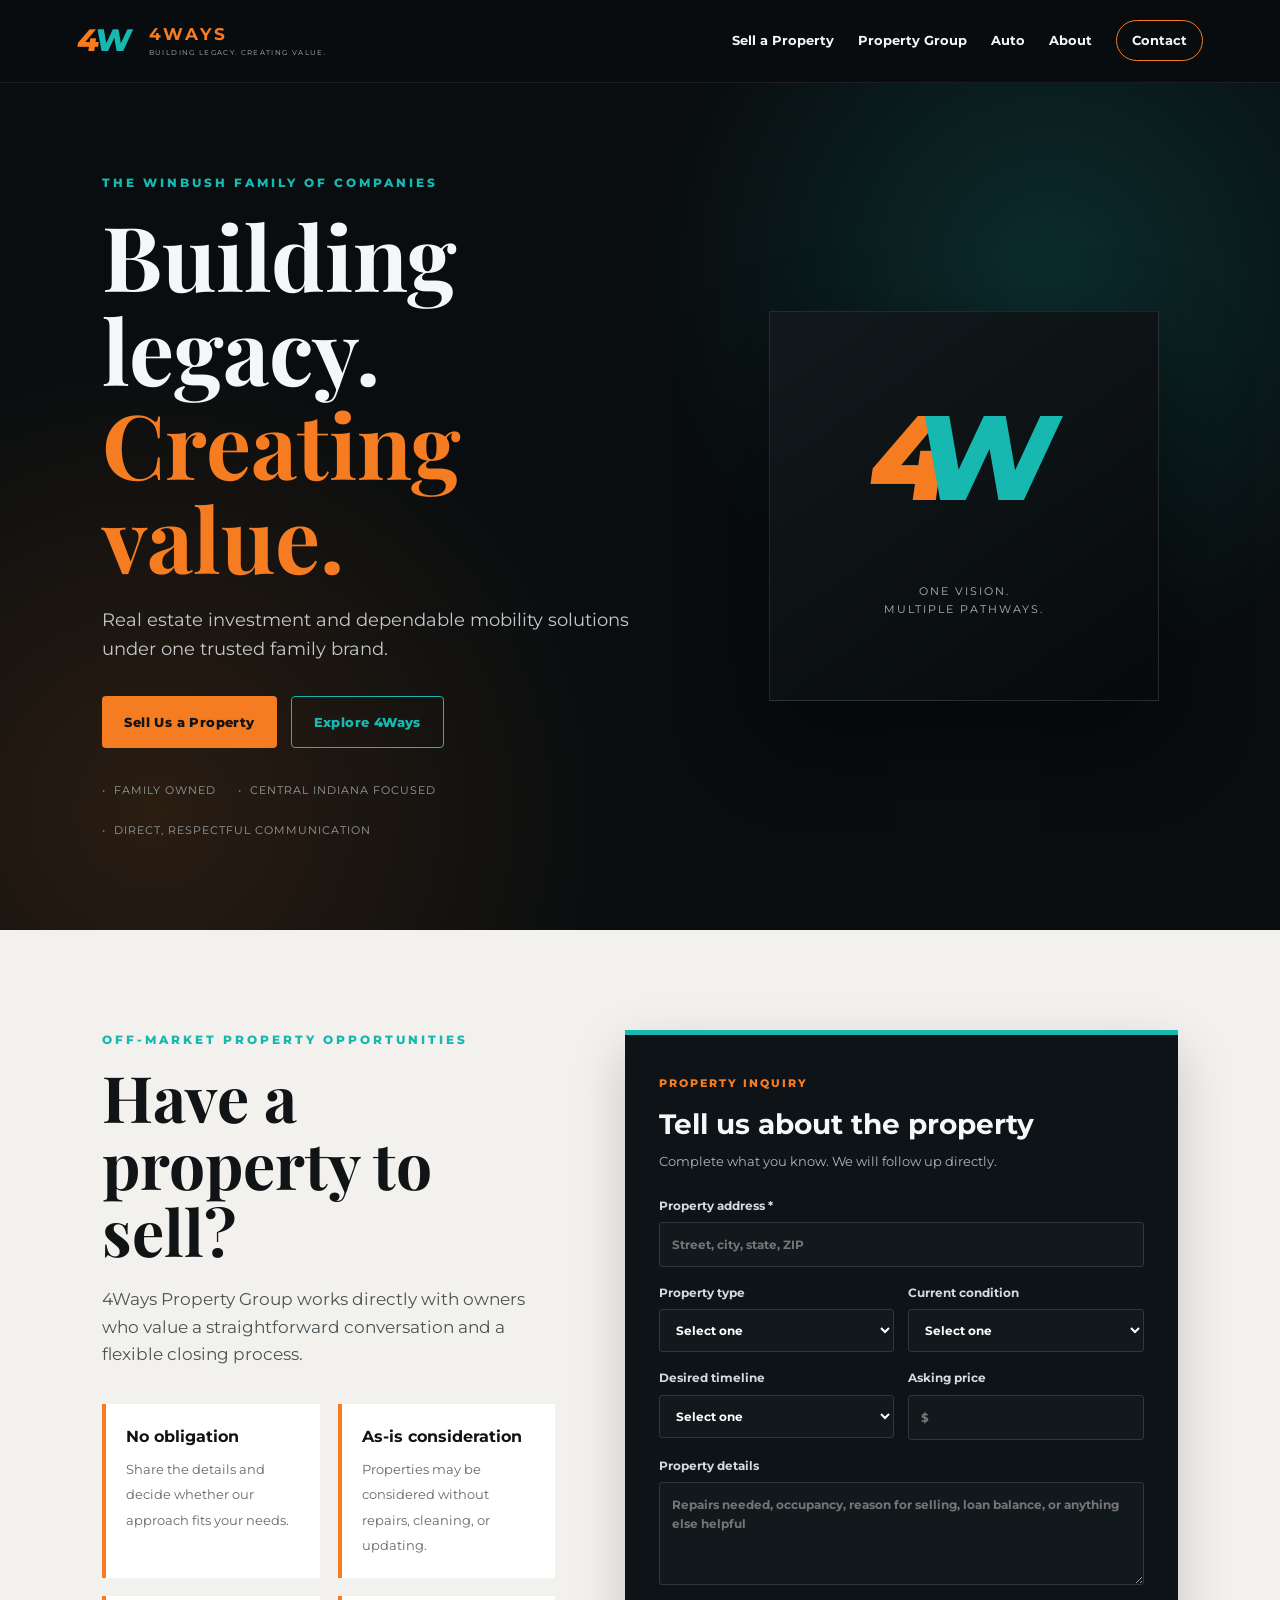
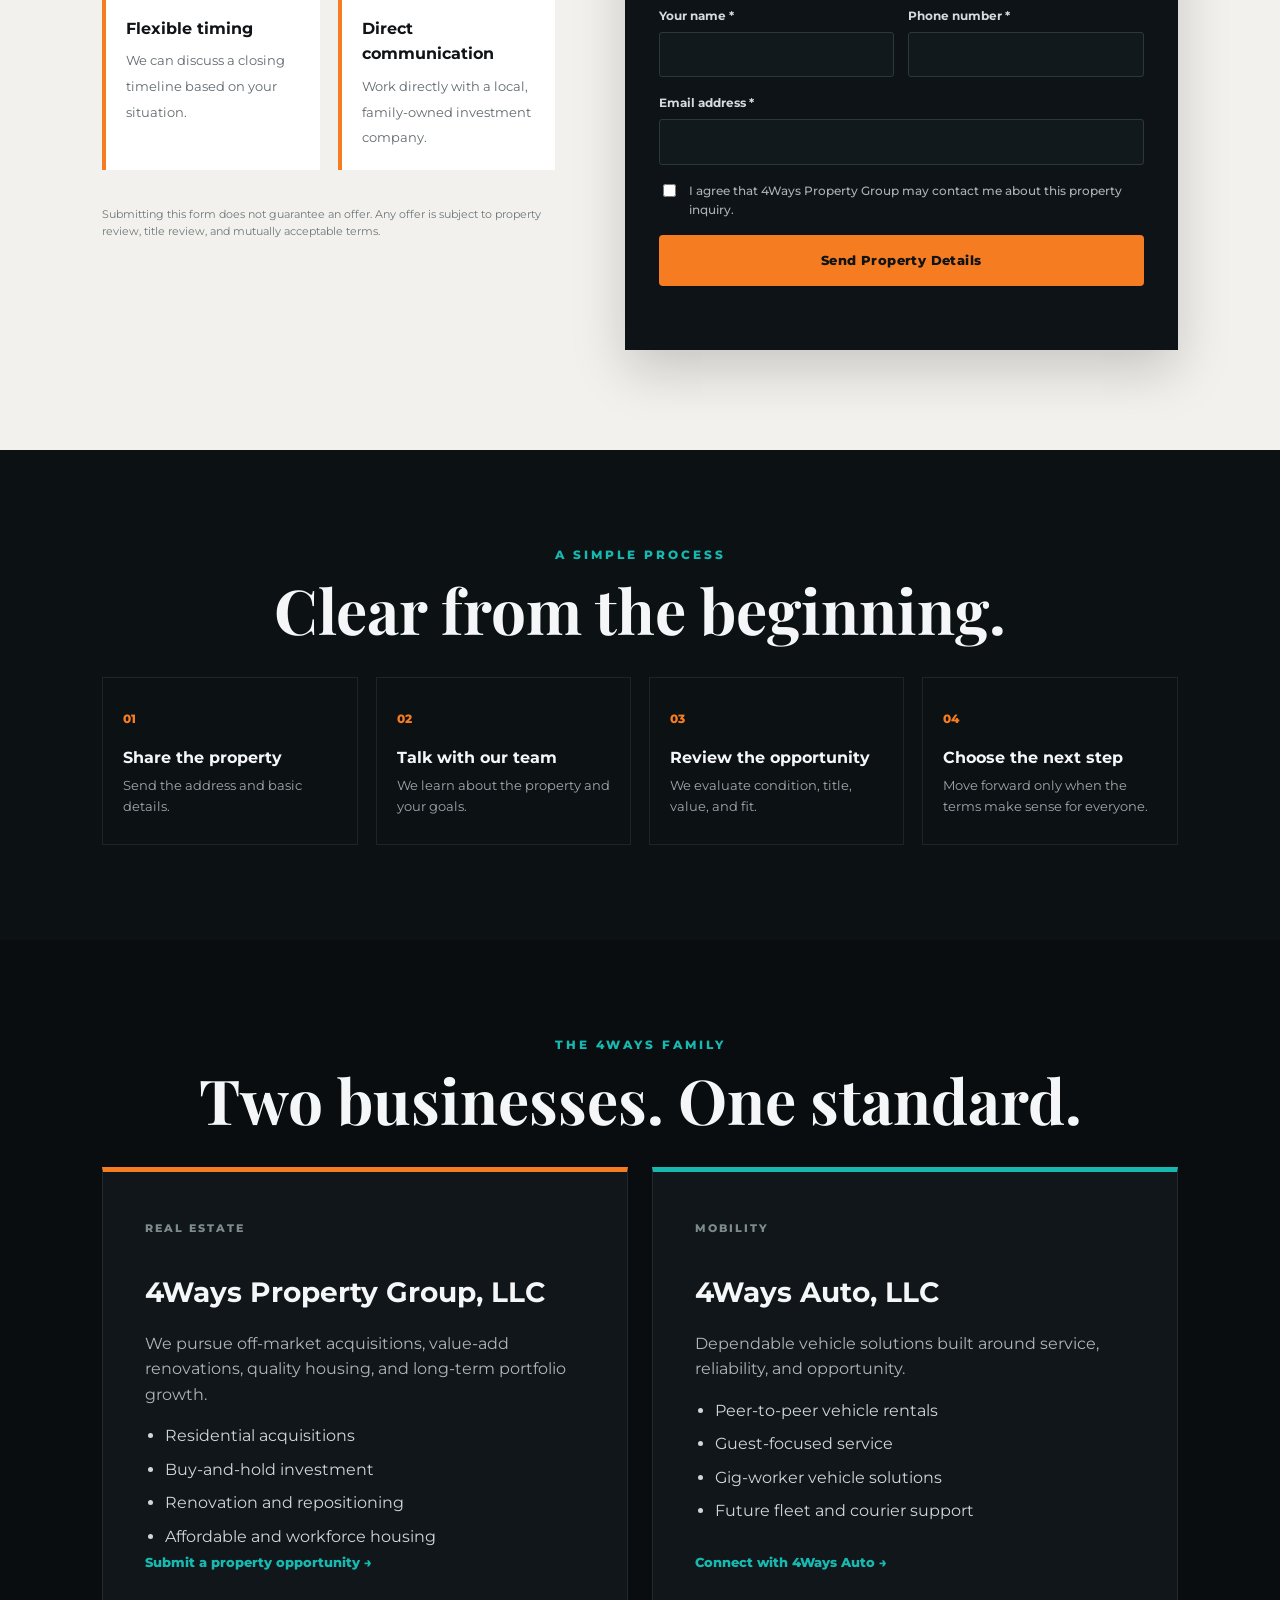
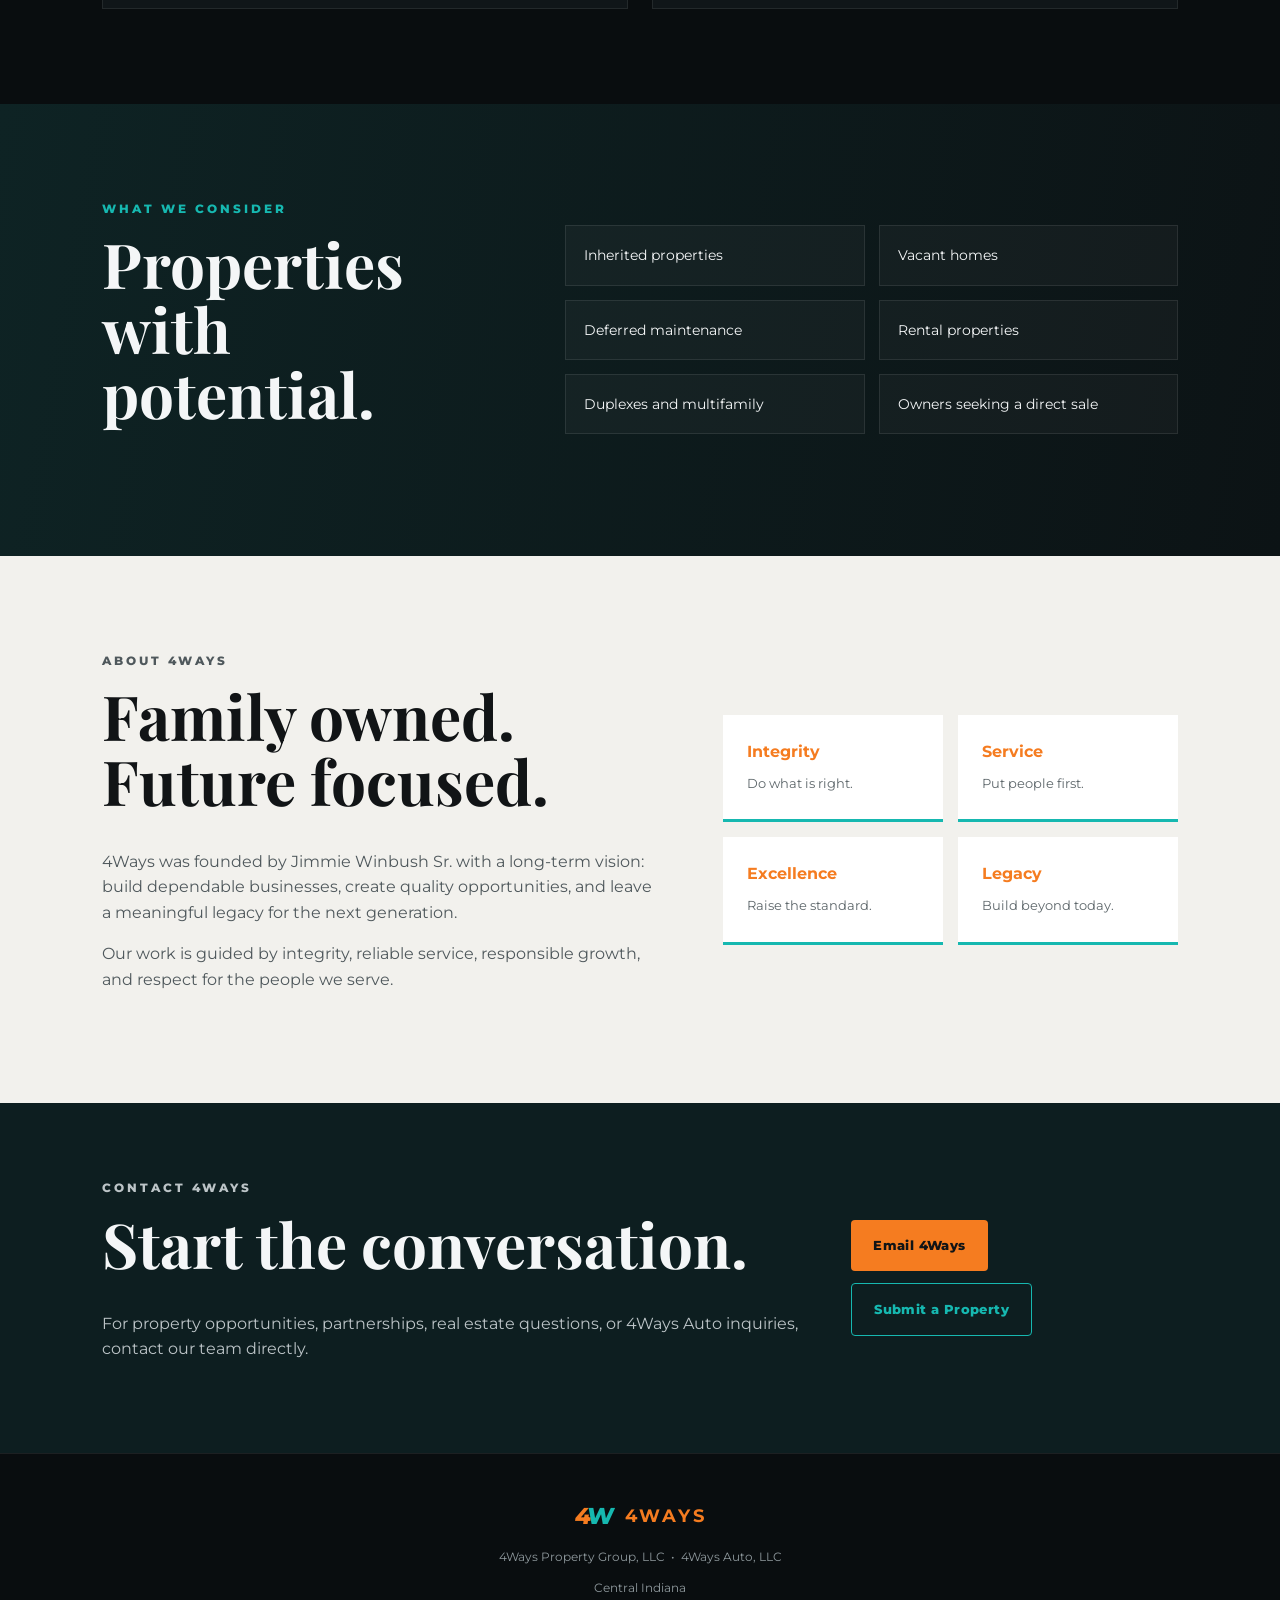
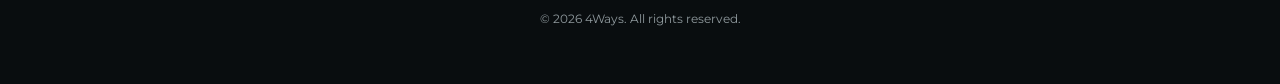
==== index.html @ 448c47f7 "Add files via upload" ====
<!DOCTYPE html>
<html lang="en">
<head>
  <meta charset="UTF-8">
  <meta name="viewport" content="width=device-width, initial-scale=1.0">
  <meta name="description" content="4Ways Property Group acquires off-market properties and creates long-term value through responsible real estate investment. 4Ways Auto provides dependable mobility solutions.">
  <title>4Ways | Property Group & Auto</title>
  <link rel="preconnect" href="https://fonts.googleapis.com">
  <link rel="preconnect" href="https://fonts.gstatic.com" crossorigin>
  <link href="https://fonts.googleapis.com/css2?family=Montserrat:wght@400;500;600;700;800&family=Playfair+Display:wght@700&display=swap" rel="stylesheet">
  <link rel="stylesheet" href="styles.css">
</head>
<body>
  <header class="site-header">
    <a class="brand" href="#home" aria-label="4Ways home">
      <span class="logo-mark" aria-hidden="true"><span>4</span>W</span>
      <span class="brand-text">
        <strong>4WAYS</strong>
        <small>BUILDING LEGACY. CREATING VALUE.</small>
      </span>
    </a>

    <button class="menu-toggle" aria-expanded="false" aria-controls="main-nav">Menu</button>

    <nav id="main-nav">
      <a href="#sell">Sell a Property</a>
      <a href="#property">Property Group</a>
      <a href="#auto">Auto</a>
      <a href="#about">About</a>
      <a class="nav-button" href="#contact">Contact</a>
    </nav>
  </header>

  <main>
    <section id="home" class="hero">
      <div class="hero-copy">
        <p class="eyebrow">THE WINBUSH FAMILY OF COMPANIES</p>
        <h1>Building legacy.<br><span>Creating value.</span></h1>
        <p class="lead">Real estate investment and dependable mobility solutions under one trusted family brand.</p>
        <div class="hero-actions">
          <a class="button primary" href="#sell">Sell Us a Property</a>
          <a class="button outline" href="#businesses">Explore 4Ways</a>
        </div>
        <div class="trust-row">
          <span>Family owned</span>
          <span>Central Indiana focused</span>
          <span>Direct, respectful communication</span>
        </div>
      </div>

      <div class="hero-panel" aria-label="4Ways brand mark">
        <div class="large-mark"><span>4</span>W</div>
        <p>One vision.<br>Multiple pathways.</p>
      </div>
    </section>

    <section id="sell" class="seller-section">
      <div class="seller-copy">
        <p class="eyebrow">OFF-MARKET PROPERTY OPPORTUNITIES</p>
        <h2>Have a property to sell?</h2>
        <p>4Ways Property Group works directly with owners who value a straightforward conversation and a flexible closing process.</p>

        <div class="benefits">
          <div><strong>No obligation</strong><span>Share the details and decide whether our approach fits your needs.</span></div>
          <div><strong>As-is consideration</strong><span>Properties may be considered without repairs, cleaning, or updating.</span></div>
          <div><strong>Flexible timing</strong><span>We can discuss a closing timeline based on your situation.</span></div>
          <div><strong>Direct communication</strong><span>Work directly with a local, family-owned investment company.</span></div>
        </div>

        <p class="disclaimer">Submitting this form does not guarantee an offer. Any offer is subject to property review, title review, and mutually acceptable terms.</p>
      </div>

      <form id="property-form" class="lead-form">
        <div class="form-heading">
          <span>PROPERTY INQUIRY</span>
          <h3>Tell us about the property</h3>
          <p>Complete what you know. We will follow up directly.</p>
        </div>

        <label>
          Property address *
          <input type="text" name="address" required placeholder="Street, city, state, ZIP">
        </label>

        <div class="field-grid">
          <label>
            Property type
            <select name="propertyType">
              <option value="">Select one</option>
              <option>Single-family home</option>
              <option>Duplex or multifamily</option>
              <option>Apartment building</option>
              <option>Mixed-use property</option>
              <option>Vacant land</option>
              <option>Other</option>
            </select>
          </label>

          <label>
            Current condition
            <select name="condition">
              <option value="">Select one</option>
              <option>Move-in ready</option>
              <option>Needs light updates</option>
              <option>Needs significant repairs</option>
              <option>Vacant or distressed</option>
              <option>Unsure</option>
            </select>
          </label>
        </div>

        <div class="field-grid">
          <label>
            Desired timeline
            <select name="timeline">
              <option value="">Select one</option>
              <option>As soon as possible</option>
              <option>Within 30 days</option>
              <option>Within 60–90 days</option>
              <option>Flexible</option>
              <option>Just exploring</option>
            </select>
          </label>

          <label>
            Asking price
            <input type="text" name="askingPrice" placeholder="$">
          </label>
        </div>

        <label>
          Property details
          <textarea name="details" rows="4" placeholder="Repairs needed, occupancy, reason for selling, loan balance, or anything else helpful"></textarea>
        </label>

        <div class="field-grid">
          <label>
            Your name *
            <input type="text" name="name" required>
          </label>

          <label>
            Phone number *
            <input type="tel" name="phone" required>
          </label>
        </div>

        <label>
          Email address *
          <input type="email" name="email" required>
        </label>

        <label class="consent">
          <input type="checkbox" required>
          <span>I agree that 4Ways Property Group may contact me about this property inquiry.</span>
        </label>

        <button class="button primary submit-button" type="submit">Send Property Details</button>
        <p id="form-status" class="form-status" role="status"></p>
      </form>
    </section>

    <section class="process">
      <p class="eyebrow">A SIMPLE PROCESS</p>
      <h2>Clear from the beginning.</h2>
      <div class="process-grid">
        <div><span>01</span><strong>Share the property</strong><p>Send the address and basic details.</p></div>
        <div><span>02</span><strong>Talk with our team</strong><p>We learn about the property and your goals.</p></div>
        <div><span>03</span><strong>Review the opportunity</strong><p>We evaluate condition, title, value, and fit.</p></div>
        <div><span>04</span><strong>Choose the next step</strong><p>Move forward only when the terms make sense for everyone.</p></div>
      </div>
    </section>

    <section id="businesses" class="businesses">
      <div class="section-heading">
        <p class="eyebrow">THE 4WAYS FAMILY</p>
        <h2>Two businesses. One standard.</h2>
      </div>

      <div class="business-grid">
        <article id="property" class="business-card property-card">
          <span class="card-label">REAL ESTATE</span>
          <h3>4Ways Property Group, LLC</h3>
          <p>We pursue off-market acquisitions, value-add renovations, quality housing, and long-term portfolio growth.</p>
          <ul>
            <li>Residential acquisitions</li>
            <li>Buy-and-hold investment</li>
            <li>Renovation and repositioning</li>
            <li>Affordable and workforce housing</li>
          </ul>
          <a href="#sell">Submit a property opportunity →</a>
        </article>

        <article id="auto" class="business-card auto-card">
          <span class="card-label">MOBILITY</span>
          <h3>4Ways Auto, LLC</h3>
          <p>Dependable vehicle solutions built around service, reliability, and opportunity.</p>
          <ul>
            <li>Peer-to-peer vehicle rentals</li>
            <li>Guest-focused service</li>
            <li>Gig-worker vehicle solutions</li>
            <li>Future fleet and courier support</li>
          </ul>
          <a href="#contact">Connect with 4Ways Auto →</a>
        </article>
      </div>
    </section>

    <section class="focus">
      <div>
        <p class="eyebrow">WHAT WE CONSIDER</p>
        <h2>Properties with potential.</h2>
      </div>
      <div class="focus-grid">
        <span>Inherited properties</span>
        <span>Vacant homes</span>
        <span>Deferred maintenance</span>
        <span>Rental properties</span>
        <span>Duplexes and multifamily</span>
        <span>Owners seeking a direct sale</span>
      </div>
    </section>

    <section id="about" class="about">
      <div class="about-copy">
        <p class="eyebrow">ABOUT 4WAYS</p>
        <h2>Family owned. Future focused.</h2>
        <p>4Ways was founded by Jimmie Winbush Sr. with a long-term vision: build dependable businesses, create quality opportunities, and leave a meaningful legacy for the next generation.</p>
        <p>Our work is guided by integrity, reliable service, responsible growth, and respect for the people we serve.</p>
      </div>

      <div class="values">
        <div><strong>Integrity</strong><span>Do what is right.</span></div>
        <div><strong>Service</strong><span>Put people first.</span></div>
        <div><strong>Excellence</strong><span>Raise the standard.</span></div>
        <div><strong>Legacy</strong><span>Build beyond today.</span></div>
      </div>
    </section>

    <section id="contact" class="contact">
      <div>
        <p class="eyebrow">CONTACT 4WAYS</p>
        <h2>Start the conversation.</h2>
        <p>For property opportunities, partnerships, real estate questions, or 4Ways Auto inquiries, contact our team directly.</p>
      </div>
      <div class="contact-actions">
        <a class="button primary" href="mailto:jwinbush@4wayspropertygroup.com">Email 4Ways</a>
        <a class="button outline" href="#sell">Submit a Property</a>
      </div>
    </section>
  </main>

  <footer>
    <div class="footer-logo"><span class="logo-mark"><span>4</span>W</span><strong>4WAYS</strong></div>
    <p>4Ways Property Group, LLC &nbsp;•&nbsp; 4Ways Auto, LLC</p>
    <p>Central Indiana</p>
    <p>© <span id="year"></span> 4Ways. All rights reserved.</p>
  </footer>

  <script src="script.js"></script>
</body>
</html>
---- styles.css ----
*{box-sizing:border-box}html{scroll-behavior:smooth;scroll-padding-top:86px}body{margin:0;background:#090d0f;color:#f4f6f7;font-family:Montserrat,Arial,sans-serif;line-height:1.6}a{color:inherit;text-decoration:none}button,input,select,textarea{font:inherit}.site-header{position:sticky;top:0;z-index:50;display:flex;align-items:center;justify-content:space-between;padding:16px 6vw;background:rgba(9,13,15,.94);backdrop-filter:blur(15px);border-bottom:1px solid rgba(255,255,255,.08)}.brand{display:flex;align-items:center;gap:12px}.logo-mark{display:inline-grid;grid-auto-flow:column;align-items:center;width:60px;font-size:31px;font-weight:800;letter-spacing:-9px;transform:skew(-8deg);padding-right:9px}.logo-mark span{color:#f57c20}.logo-mark{color:#16b8b0}.brand-text{display:flex;flex-direction:column;line-height:1}.brand-text strong{color:#f57c20;letter-spacing:3px;font-size:17px}.brand-text small{font-size:7px;letter-spacing:1.35px;color:#aeb7bb;margin-top:6px}nav{display:flex;align-items:center;gap:24px;font-size:13px;font-weight:700}nav a:hover{color:#16b8b0}.nav-button{border:1px solid #f57c20;border-radius:999px;padding:9px 15px}.menu-toggle{display:none;border:1px solid rgba(255,255,255,.2);background:transparent;color:white;padding:8px 12px;border-radius:4px}.hero{min-height:82vh;display:grid;grid-template-columns:1.15fr .85fr;gap:70px;align-items:center;padding:90px 8vw;background:radial-gradient(circle at 82% 22%,rgba(22,184,176,.18),transparent 32%),radial-gradient(circle at 12% 86%,rgba(245,124,32,.14),transparent 35%)}.eyebrow{margin:0;color:#16b8b0;font-size:12px;font-weight:800;letter-spacing:3px}.hero h1,.seller-copy h2,.process h2,.section-heading h2,.focus h2,.about h2,.contact h2{font-family:'Playfair Display',Georgia,serif;line-height:1.05}.hero h1{font-size:clamp(52px,7vw,94px);margin:16px 0 22px}.hero h1 span{color:#f57c20}.lead{max-width:700px;color:#c3c9cc;font-size:18px}.hero-actions{display:flex;gap:14px;flex-wrap:wrap;margin-top:32px}.button{display:inline-flex;align-items:center;justify-content:center;border:0;border-radius:4px;padding:15px 22px;font-weight:800;font-size:13px;letter-spacing:.4px;cursor:pointer}.primary{background:#f57c20;color:#111416}.outline{border:1px solid #16b8b0;color:#16b8b0;background:transparent}.trust-row{display:flex;gap:22px;flex-wrap:wrap;margin-top:34px;color:#949da1;font-size:11px;text-transform:uppercase;letter-spacing:1px}.trust-row span:before{content:'•';color:#16b8b0;margin-right:8px}.hero-panel{justify-self:center;width:min(390px,92%);aspect-ratio:1;border:1px solid rgba(255,255,255,.11);background:linear-gradient(145deg,#12191c,#070a0b);display:grid;place-items:center;text-align:center;box-shadow:0 35px 80px rgba(0,0,0,.46)}.large-mark{font-size:120px;font-weight:800;letter-spacing:-31px;transform:skew(-8deg);padding-right:30px;color:#16b8b0}.large-mark span{color:#f57c20}.hero-panel p{margin-top:-90px;color:#adb5b8;font-size:11px;letter-spacing:2px;text-transform:uppercase}.seller-section{display:grid;grid-template-columns:.9fr 1.1fr;gap:70px;padding:100px 8vw;background:#f2f1ed;color:#111416}.seller-copy h2{font-size:clamp(42px,5vw,68px);margin:14px 0 22px}.seller-copy>p:not(.eyebrow):not(.disclaimer){color:#4b5357;font-size:17px}.benefits{display:grid;grid-template-columns:1fr 1fr;gap:18px;margin:36px 0}.benefits div{padding:20px;background:white;border-left:4px solid #f57c20}.benefits strong{display:block;margin-bottom:6px}.benefits span{font-size:13px;color:#626a6e}.disclaimer{font-size:11px;color:#6f777a}.lead-form{background:#0d1316;color:#f6f7f8;padding:34px;border-top:5px solid #16b8b0;box-shadow:0 20px 50px rgba(0,0,0,.18)}.form-heading span{color:#f57c20;font-size:11px;font-weight:800;letter-spacing:2px}.form-heading h3{font-size:28px;margin:8px 0 4px}.form-heading p{margin:0 0 24px;color:#aeb6ba;font-size:13px}.lead-form label{display:block;font-size:12px;font-weight:700;color:#d6dadd;margin-bottom:16px}.lead-form input,.lead-form select,.lead-form textarea{width:100%;margin-top:7px;border:1px solid #2d383d;background:#11191d;color:white;padding:12px;border-radius:3px;outline:none}.lead-form input:focus,.lead-form select:focus,.lead-form textarea:focus{border-color:#16b8b0}.field-grid{display:grid;grid-template-columns:1fr 1fr;gap:14px}.consent{display:flex!important;gap:10px;align-items:flex-start;font-weight:500!important;color:#aab2b5!important}.consent input{width:auto;margin-top:3px}.submit-button{width:100%}.form-status{min-height:18px;font-size:12px;color:#16b8b0;margin-bottom:0}.process,.businesses,.focus,.about{padding:95px 8vw}.process{text-align:center;background:#0c1114}.process h2,.section-heading h2,.focus h2,.about h2,.contact h2{font-size:clamp(38px,5vw,62px);margin:13px 0 35px}.process-grid{display:grid;grid-template-columns:repeat(4,1fr);gap:18px}.process-grid div{padding:27px 20px;border:1px solid rgba(255,255,255,.08);text-align:left}.process-grid span{color:#f57c20;font-size:12px;font-weight:800}.process-grid strong{display:block;font-size:16px;margin:14px 0 5px}.process-grid p{margin:0;color:#9fa8ac;font-size:13px}.businesses{background:#090d0f}.section-heading{text-align:center}.business-grid{display:grid;grid-template-columns:1fr 1fr;gap:24px}.business-card{position:relative;padding:42px;min-height:430px;background:#101619;border:1px solid rgba(255,255,255,.08)}.property-card{border-top:5px solid #f57c20}.auto-card{border-top:5px solid #16b8b0}.card-label{font-size:11px;font-weight:800;letter-spacing:2px;color:#7f8a8f}.business-card h3{font-size:28px;margin:30px 0 14px}.business-card p{color:#aeb6ba}.business-card ul{padding-left:20px;color:#d2d6d8}.business-card li{margin:8px 0}.business-card a{position:absolute;left:42px;bottom:35px;color:#16b8b0;font-weight:800;font-size:13px}.focus{display:grid;grid-template-columns:.8fr 1.2fr;gap:55px;align-items:center;background:linear-gradient(100deg,#0e2324,#0c1315)}.focus-grid{display:grid;grid-template-columns:1fr 1fr;gap:14px}.focus-grid span{padding:18px;border:1px solid rgba(255,255,255,.09);background:rgba(255,255,255,.03);font-size:14px}.about{display:grid;grid-template-columns:1.1fr .9fr;gap:65px;align-items:center;background:#f2f1ed;color:#111416}.about-copy p{color:#4f585c}.values{display:grid;grid-template-columns:1fr 1fr;gap:15px}.values div{padding:24px;background:white;border-bottom:3px solid #16b8b0}.values strong{display:block;color:#f57c20;margin-bottom:5px}.values span{font-size:13px;color:#5e676b}.contact{padding:75px 8vw;display:flex;align-items:center;justify-content:space-between;gap:35px;background:#0d1e20}.contact p{color:#bcc4c7;max-width:720px}.contact-actions{display:flex;gap:12px;flex-wrap:wrap}footer{text-align:center;padding:44px 8vw;border-top:1px solid rgba(255,255,255,.08);color:#8f999d;font-size:12px}.footer-logo{display:flex;justify-content:center;align-items:center;gap:8px;color:#f57c20;font-size:18px;letter-spacing:3px}.footer-logo .logo-mark{font-size:23px;width:44px}@media(max-width:900px){.menu-toggle{display:block}nav{display:none;position:absolute;top:74px;left:0;right:0;background:#090d0f;padding:22px 6vw;flex-direction:column;align-items:flex-start}nav.open{display:flex}.hero,.seller-section,.focus,.about{grid-template-columns:1fr}.hero-panel{display:none}.process-grid{grid-template-columns:1fr 1fr}.business-grid{grid-template-columns:1fr}.business-card a{position:static;display:inline-block;margin-top:25px}}@media(max-width:580px){.brand-text small{display:none}.hero{padding:70px 7vw;min-height:auto}.hero h1{font-size:48px}.seller-section,.process,.businesses,.focus,.about{padding:70px 7vw}.field-grid,.benefits,.process-grid,.focus-grid,.values{grid-template-columns:1fr}.lead-form{padding:24px}.contact{padding:60px 7vw;flex-direction:column;align-items:flex-start}}
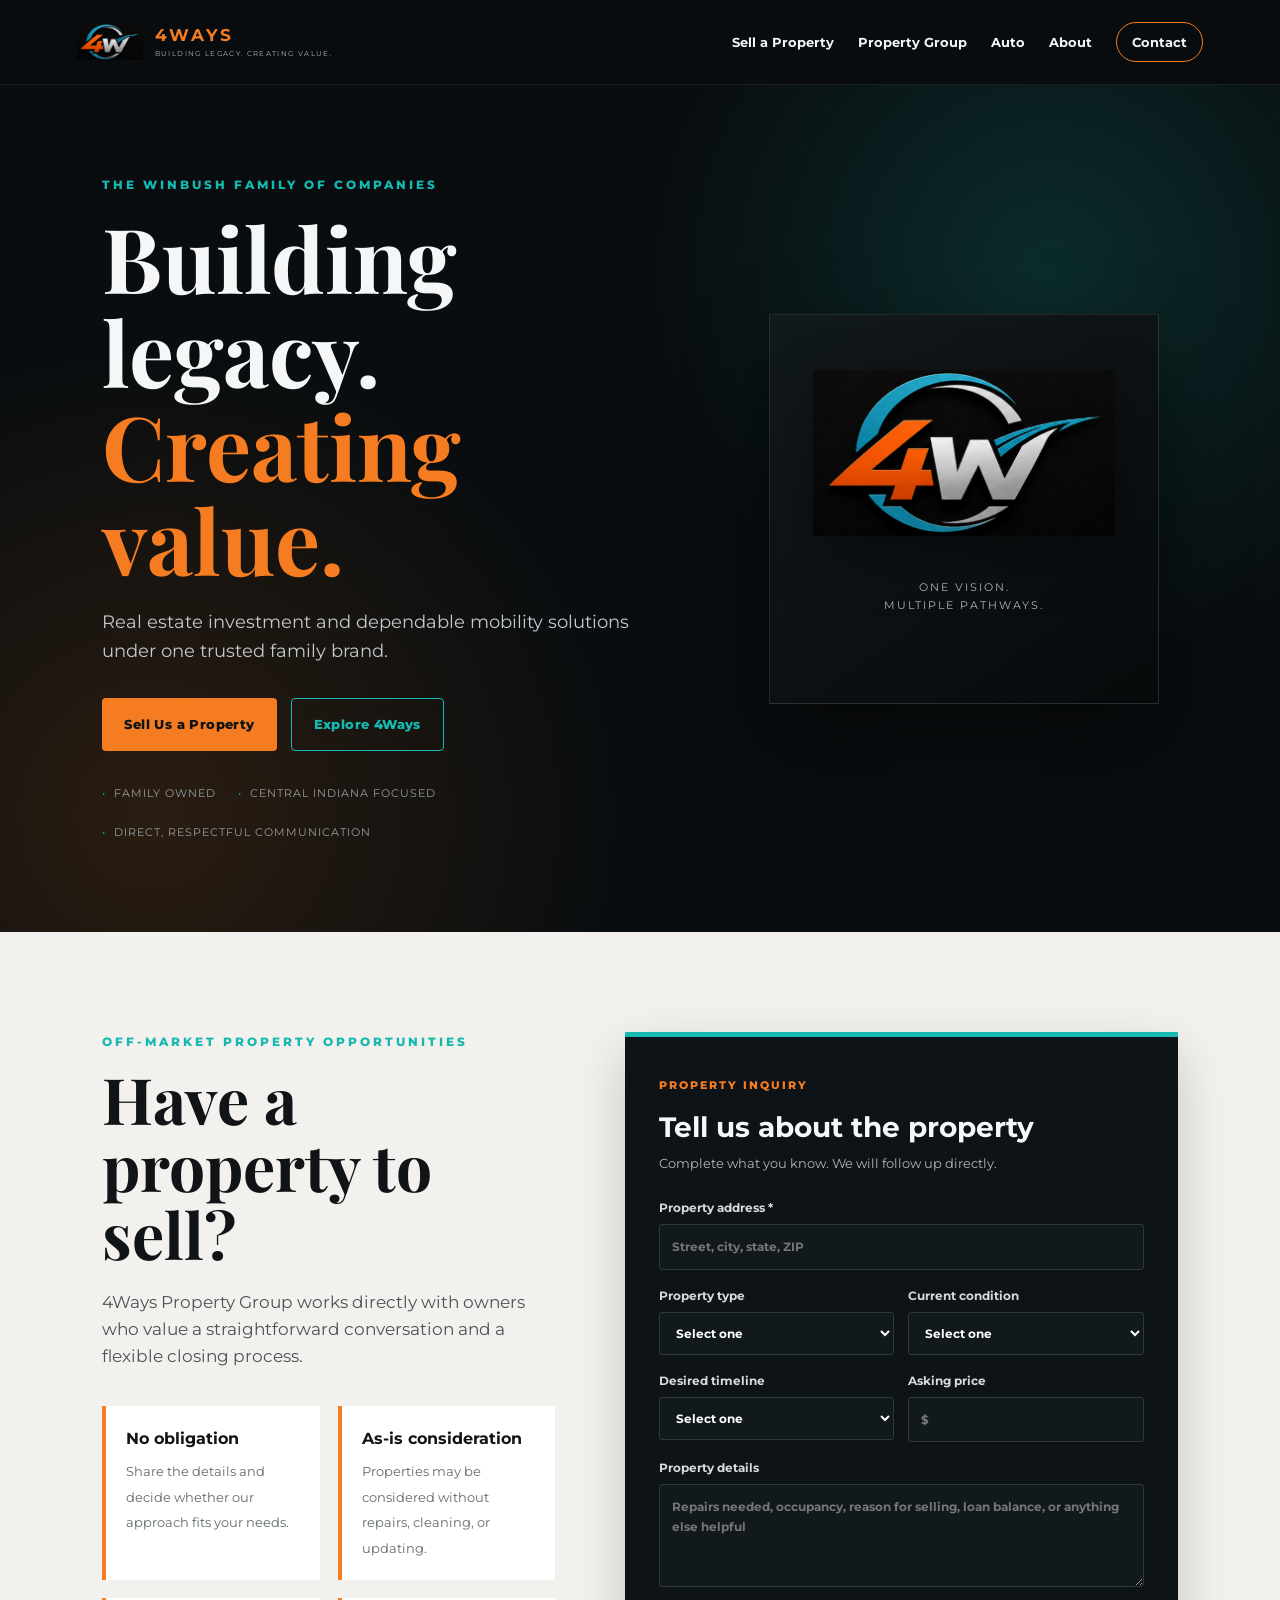
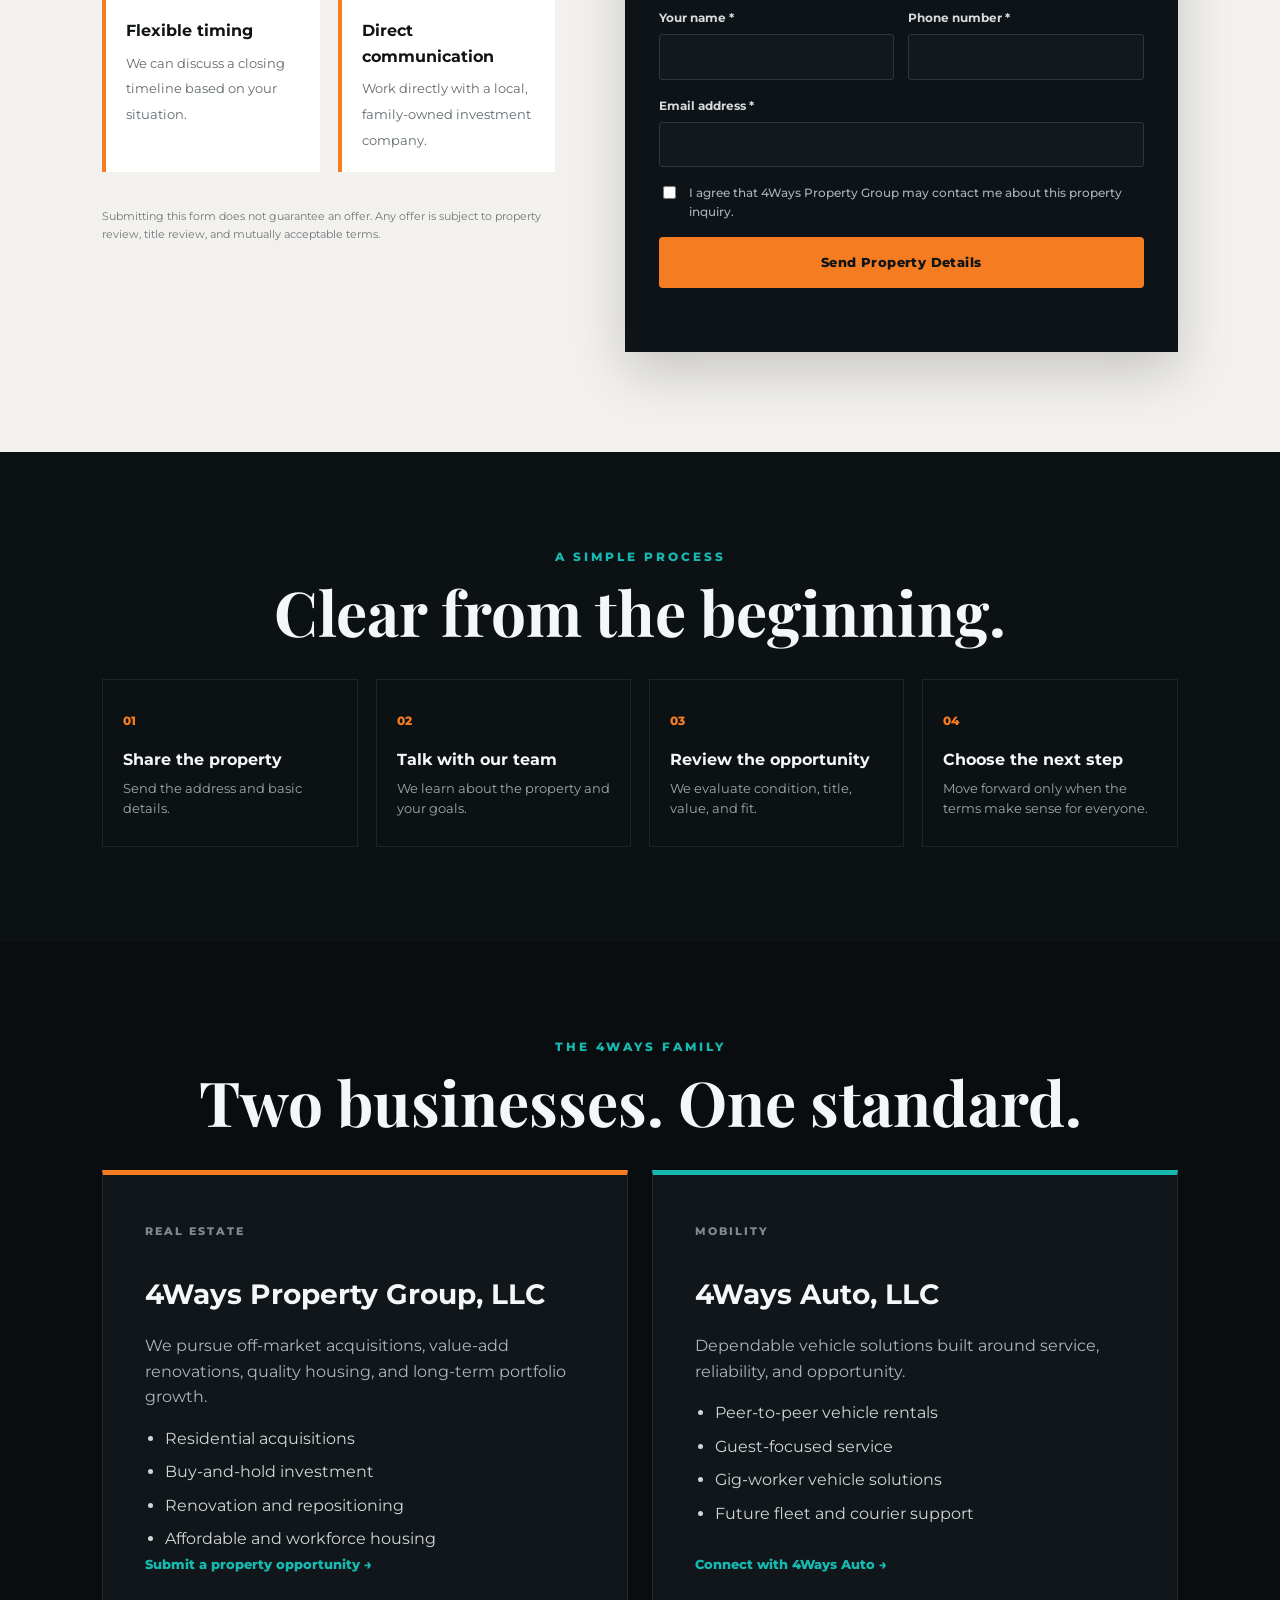
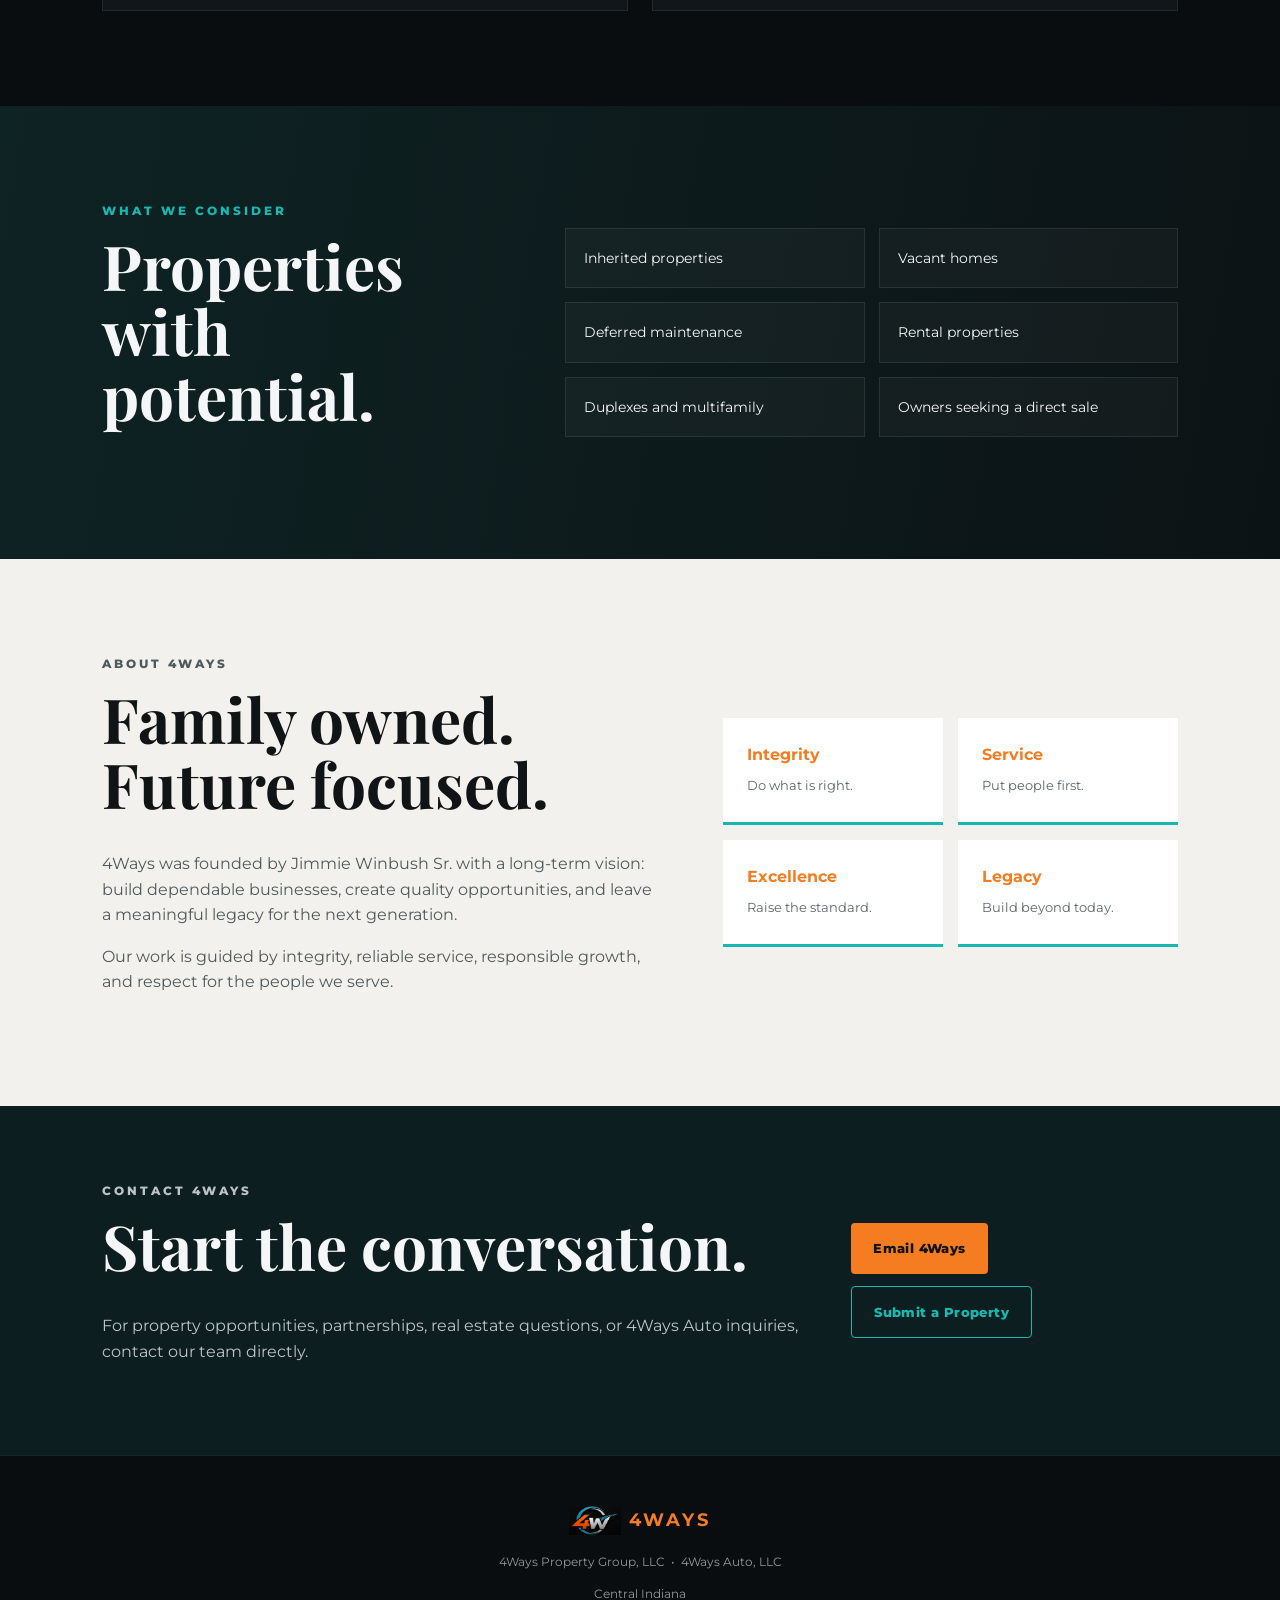
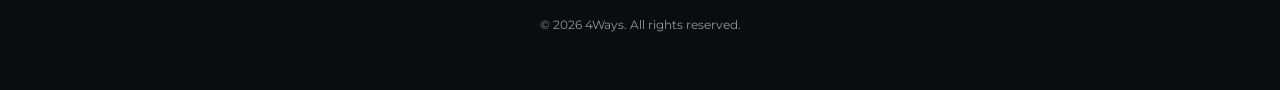
==== commit 3725d15e: "Add files via upload" ====
--- a/index.html
+++ b/index.html
@@ -13,7 +13,7 @@
 <body>
   <header class="site-header">
     <a class="brand" href="#home" aria-label="4Ways home">
-      <span class="logo-mark" aria-hidden="true"><span>4</span>W</span>
+      <img class="brand-logo" src="4ways-logo.png" alt="4Ways logo">
       <span class="brand-text">
         <strong>4WAYS</strong>
         <small>BUILDING LEGACY. CREATING VALUE.</small>
@@ -49,7 +49,7 @@
       </div>
 
       <div class="hero-panel" aria-label="4Ways brand mark">
-        <div class="large-mark"><span>4</span>W</div>
+        <img class="hero-logo" src="4ways-logo.png" alt="4Ways logo">
         <p>One vision.<br>Multiple pathways.</p>
       </div>
     </section>
@@ -251,7 +251,7 @@
   </main>
 
   <footer>
-    <div class="footer-logo"><span class="logo-mark"><span>4</span>W</span><strong>4WAYS</strong></div>
+    <div class="footer-logo"><img src="4ways-logo.png" alt="4Ways logo"><strong>4WAYS</strong></div>
     <p>4Ways Property Group, LLC &nbsp;•&nbsp; 4Ways Auto, LLC</p>
     <p>Central Indiana</p>
     <p>© <span id="year"></span> 4Ways. All rights reserved.</p>
--- a/styles.css
+++ b/styles.css
@@ -1 +1,22 @@
-*{box-sizing:border-box}html{scroll-behavior:smooth;scroll-padding-top:86px}body{margin:0;background:#090d0f;color:#f4f6f7;font-family:Montserrat,Arial,sans-serif;line-height:1.6}a{color:inherit;text-decoration:none}button,input,select,textarea{font:inherit}.site-header{position:sticky;top:0;z-index:50;display:flex;align-items:center;justify-content:space-between;padding:16px 6vw;background:rgba(9,13,15,.94);backdrop-filter:blur(15px);border-bottom:1px solid rgba(255,255,255,.08)}.brand{display:flex;align-items:center;gap:12px}.logo-mark{display:inline-grid;grid-auto-flow:column;align-items:center;width:60px;font-size:31px;font-weight:800;letter-spacing:-9px;transform:skew(-8deg);padding-right:9px}.logo-mark span{color:#f57c20}.logo-mark{color:#16b8b0}.brand-text{display:flex;flex-direction:column;line-height:1}.brand-text strong{color:#f57c20;letter-spacing:3px;font-size:17px}.brand-text small{font-size:7px;letter-spacing:1.35px;color:#aeb7bb;margin-top:6px}nav{display:flex;align-items:center;gap:24px;font-size:13px;font-weight:700}nav a:hover{color:#16b8b0}.nav-button{border:1px solid #f57c20;border-radius:999px;padding:9px 15px}.menu-toggle{display:none;border:1px solid rgba(255,255,255,.2);background:transparent;color:white;padding:8px 12px;border-radius:4px}.hero{min-height:82vh;display:grid;grid-template-columns:1.15fr .85fr;gap:70px;align-items:center;padding:90px 8vw;background:radial-gradient(circle at 82% 22%,rgba(22,184,176,.18),transparent 32%),radial-gradient(circle at 12% 86%,rgba(245,124,32,.14),transparent 35%)}.eyebrow{margin:0;color:#16b8b0;font-size:12px;font-weight:800;letter-spacing:3px}.hero h1,.seller-copy h2,.process h2,.section-heading h2,.focus h2,.about h2,.contact h2{font-family:'Playfair Display',Georgia,serif;line-height:1.05}.hero h1{font-size:clamp(52px,7vw,94px);margin:16px 0 22px}.hero h1 span{color:#f57c20}.lead{max-width:700px;color:#c3c9cc;font-size:18px}.hero-actions{display:flex;gap:14px;flex-wrap:wrap;margin-top:32px}.button{display:inline-flex;align-items:center;justify-content:center;border:0;border-radius:4px;padding:15px 22px;font-weight:800;font-size:13px;letter-spacing:.4px;cursor:pointer}.primary{background:#f57c20;color:#111416}.outline{border:1px solid #16b8b0;color:#16b8b0;background:transparent}.trust-row{display:flex;gap:22px;flex-wrap:wrap;margin-top:34px;color:#949da1;font-size:11px;text-transform:uppercase;letter-spacing:1px}.trust-row span:before{content:'•';color:#16b8b0;margin-right:8px}.hero-panel{justify-self:center;width:min(390px,92%);aspect-ratio:1;border:1px solid rgba(255,255,255,.11);background:linear-gradient(145deg,#12191c,#070a0b);display:grid;place-items:center;text-align:center;box-shadow:0 35px 80px rgba(0,0,0,.46)}.large-mark{font-size:120px;font-weight:800;letter-spacing:-31px;transform:skew(-8deg);padding-right:30px;color:#16b8b0}.large-mark span{color:#f57c20}.hero-panel p{margin-top:-90px;color:#adb5b8;font-size:11px;letter-spacing:2px;text-transform:uppercase}.seller-section{display:grid;grid-template-columns:.9fr 1.1fr;gap:70px;padding:100px 8vw;background:#f2f1ed;color:#111416}.seller-copy h2{font-size:clamp(42px,5vw,68px);margin:14px 0 22px}.seller-copy>p:not(.eyebrow):not(.disclaimer){color:#4b5357;font-size:17px}.benefits{display:grid;grid-template-columns:1fr 1fr;gap:18px;margin:36px 0}.benefits div{padding:20px;background:white;border-left:4px solid #f57c20}.benefits strong{display:block;margin-bottom:6px}.benefits span{font-size:13px;color:#626a6e}.disclaimer{font-size:11px;color:#6f777a}.lead-form{background:#0d1316;color:#f6f7f8;padding:34px;border-top:5px solid #16b8b0;box-shadow:0 20px 50px rgba(0,0,0,.18)}.form-heading span{color:#f57c20;font-size:11px;font-weight:800;letter-spacing:2px}.form-heading h3{font-size:28px;margin:8px 0 4px}.form-heading p{margin:0 0 24px;color:#aeb6ba;font-size:13px}.lead-form label{display:block;font-size:12px;font-weight:700;color:#d6dadd;margin-bottom:16px}.lead-form input,.lead-form select,.lead-form textarea{width:100%;margin-top:7px;border:1px solid #2d383d;background:#11191d;color:white;padding:12px;border-radius:3px;outline:none}.lead-form input:focus,.lead-form select:focus,.lead-form textarea:focus{border-color:#16b8b0}.field-grid{display:grid;grid-template-columns:1fr 1fr;gap:14px}.consent{display:flex!important;gap:10px;align-items:flex-start;font-weight:500!important;color:#aab2b5!important}.consent input{width:auto;margin-top:3px}.submit-button{width:100%}.form-status{min-height:18px;font-size:12px;color:#16b8b0;margin-bottom:0}.process,.businesses,.focus,.about{padding:95px 8vw}.process{text-align:center;background:#0c1114}.process h2,.section-heading h2,.focus h2,.about h2,.contact h2{font-size:clamp(38px,5vw,62px);margin:13px 0 35px}.process-grid{display:grid;grid-template-columns:repeat(4,1fr);gap:18px}.process-grid div{padding:27px 20px;border:1px solid rgba(255,255,255,.08);text-align:left}.process-grid span{color:#f57c20;font-size:12px;font-weight:800}.process-grid strong{display:block;font-size:16px;margin:14px 0 5px}.process-grid p{margin:0;color:#9fa8ac;font-size:13px}.businesses{background:#090d0f}.section-heading{text-align:center}.business-grid{display:grid;grid-template-columns:1fr 1fr;gap:24px}.business-card{position:relative;padding:42px;min-height:430px;background:#101619;border:1px solid rgba(255,255,255,.08)}.property-card{border-top:5px solid #f57c20}.auto-card{border-top:5px solid #16b8b0}.card-label{font-size:11px;font-weight:800;letter-spacing:2px;color:#7f8a8f}.business-card h3{font-size:28px;margin:30px 0 14px}.business-card p{color:#aeb6ba}.business-card ul{padding-left:20px;color:#d2d6d8}.business-card li{margin:8px 0}.business-card a{position:absolute;left:42px;bottom:35px;color:#16b8b0;font-weight:800;font-size:13px}.focus{display:grid;grid-template-columns:.8fr 1.2fr;gap:55px;align-items:center;background:linear-gradient(100deg,#0e2324,#0c1315)}.focus-grid{display:grid;grid-template-columns:1fr 1fr;gap:14px}.focus-grid span{padding:18px;border:1px solid rgba(255,255,255,.09);background:rgba(255,255,255,.03);font-size:14px}.about{display:grid;grid-template-columns:1.1fr .9fr;gap:65px;align-items:center;background:#f2f1ed;color:#111416}.about-copy p{color:#4f585c}.values{display:grid;grid-template-columns:1fr 1fr;gap:15px}.values div{padding:24px;background:white;border-bottom:3px solid #16b8b0}.values strong{display:block;color:#f57c20;margin-bottom:5px}.values span{font-size:13px;color:#5e676b}.contact{padding:75px 8vw;display:flex;align-items:center;justify-content:space-between;gap:35px;background:#0d1e20}.contact p{color:#bcc4c7;max-width:720px}.contact-actions{display:flex;gap:12px;flex-wrap:wrap}footer{text-align:center;padding:44px 8vw;border-top:1px solid rgba(255,255,255,.08);color:#8f999d;font-size:12px}.footer-logo{display:flex;justify-content:center;align-items:center;gap:8px;color:#f57c20;font-size:18px;letter-spacing:3px}.footer-logo .logo-mark{font-size:23px;width:44px}@media(max-width:900px){.menu-toggle{display:block}nav{display:none;position:absolute;top:74px;left:0;right:0;background:#090d0f;padding:22px 6vw;flex-direction:column;align-items:flex-start}nav.open{display:flex}.hero,.seller-section,.focus,.about{grid-template-columns:1fr}.hero-panel{display:none}.process-grid{grid-template-columns:1fr 1fr}.business-grid{grid-template-columns:1fr}.business-card a{position:static;display:inline-block;margin-top:25px}}@media(max-width:580px){.brand-text small{display:none}.hero{padding:70px 7vw;min-height:auto}.hero h1{font-size:48px}.seller-section,.process,.businesses,.focus,.about{padding:70px 7vw}.field-grid,.benefits,.process-grid,.focus-grid,.values{grid-template-columns:1fr}.lead-form{padding:24px}.contact{padding:60px 7vw;flex-direction:column;align-items:flex-start}}+*{box-sizing:border-box}html{scroll-behavior:smooth;scroll-padding-top:86px}body{margin:0;background:#090d0f;color:#f4f6f7;font-family:Montserrat,Arial,sans-serif;line-height:1.6}a{color:inherit;text-decoration:none}button,input,select,textarea{font:inherit}.site-header{position:sticky;top:0;z-index:50;display:flex;align-items:center;justify-content:space-between;padding:16px 6vw;background:rgba(9,13,15,.94);backdrop-filter:blur(15px);border-bottom:1px solid rgba(255,255,255,.08)}.brand{display:flex;align-items:center;gap:12px}.logo-mark{display:inline-grid;grid-auto-flow:column;align-items:center;width:60px;font-size:31px;font-weight:800;letter-spacing:-9px;transform:skew(-8deg);padding-right:9px}.logo-mark span{color:#f57c20}.logo-mark{color:#16b8b0}.brand-text{display:flex;flex-direction:column;line-height:1}.brand-text strong{color:#f57c20;letter-spacing:3px;font-size:17px}.brand-text small{font-size:7px;letter-spacing:1.35px;color:#aeb7bb;margin-top:6px}nav{display:flex;align-items:center;gap:24px;font-size:13px;font-weight:700}nav a:hover{color:#16b8b0}.nav-button{border:1px solid #f57c20;border-radius:999px;padding:9px 15px}.menu-toggle{display:none;border:1px solid rgba(255,255,255,.2);background:transparent;color:white;padding:8px 12px;border-radius:4px}.hero{min-height:82vh;display:grid;grid-template-columns:1.15fr .85fr;gap:70px;align-items:center;padding:90px 8vw;background:radial-gradient(circle at 82% 22%,rgba(22,184,176,.18),transparent 32%),radial-gradient(circle at 12% 86%,rgba(245,124,32,.14),transparent 35%)}.eyebrow{margin:0;color:#16b8b0;font-size:12px;font-weight:800;letter-spacing:3px}.hero h1,.seller-copy h2,.process h2,.section-heading h2,.focus h2,.about h2,.contact h2{font-family:'Playfair Display',Georgia,serif;line-height:1.05}.hero h1{font-size:clamp(52px,7vw,94px);margin:16px 0 22px}.hero h1 span{color:#f57c20}.lead{max-width:700px;color:#c3c9cc;font-size:18px}.hero-actions{display:flex;gap:14px;flex-wrap:wrap;margin-top:32px}.button{display:inline-flex;align-items:center;justify-content:center;border:0;border-radius:4px;padding:15px 22px;font-weight:800;font-size:13px;letter-spacing:.4px;cursor:pointer}.primary{background:#f57c20;color:#111416}.outline{border:1px solid #16b8b0;color:#16b8b0;background:transparent}.trust-row{display:flex;gap:22px;flex-wrap:wrap;margin-top:34px;color:#949da1;font-size:11px;text-transform:uppercase;letter-spacing:1px}.trust-row span:before{content:'•';color:#16b8b0;margin-right:8px}.hero-panel{justify-self:center;width:min(390px,92%);aspect-ratio:1;border:1px solid rgba(255,255,255,.11);background:linear-gradient(145deg,#12191c,#070a0b);display:grid;place-items:center;text-align:center;box-shadow:0 35px 80px rgba(0,0,0,.46)}.large-mark{font-size:120px;font-weight:800;letter-spacing:-31px;transform:skew(-8deg);padding-right:30px;color:#16b8b0}.large-mark span{color:#f57c20}.hero-panel p{margin-top:-90px;color:#adb5b8;font-size:11px;letter-spacing:2px;text-transform:uppercase}.seller-section{display:grid;grid-template-columns:.9fr 1.1fr;gap:70px;padding:100px 8vw;background:#f2f1ed;color:#111416}.seller-copy h2{font-size:clamp(42px,5vw,68px);margin:14px 0 22px}.seller-copy>p:not(.eyebrow):not(.disclaimer){color:#4b5357;font-size:17px}.benefits{display:grid;grid-template-columns:1fr 1fr;gap:18px;margin:36px 0}.benefits div{padding:20px;background:white;border-left:4px solid #f57c20}.benefits strong{display:block;margin-bottom:6px}.benefits span{font-size:13px;color:#626a6e}.disclaimer{font-size:11px;color:#6f777a}.lead-form{background:#0d1316;color:#f6f7f8;padding:34px;border-top:5px solid #16b8b0;box-shadow:0 20px 50px rgba(0,0,0,.18)}.form-heading span{color:#f57c20;font-size:11px;font-weight:800;letter-spacing:2px}.form-heading h3{font-size:28px;margin:8px 0 4px}.form-heading p{margin:0 0 24px;color:#aeb6ba;font-size:13px}.lead-form label{display:block;font-size:12px;font-weight:700;color:#d6dadd;margin-bottom:16px}.lead-form input,.lead-form select,.lead-form textarea{width:100%;margin-top:7px;border:1px solid #2d383d;background:#11191d;color:white;padding:12px;border-radius:3px;outline:none}.lead-form input:focus,.lead-form select:focus,.lead-form textarea:focus{border-color:#16b8b0}.field-grid{display:grid;grid-template-columns:1fr 1fr;gap:14px}.consent{display:flex!important;gap:10px;align-items:flex-start;font-weight:500!important;color:#aab2b5!important}.consent input{width:auto;margin-top:3px}.submit-button{width:100%}.form-status{min-height:18px;font-size:12px;color:#16b8b0;margin-bottom:0}.process,.businesses,.focus,.about{padding:95px 8vw}.process{text-align:center;background:#0c1114}.process h2,.section-heading h2,.focus h2,.about h2,.contact h2{font-size:clamp(38px,5vw,62px);margin:13px 0 35px}.process-grid{display:grid;grid-template-columns:repeat(4,1fr);gap:18px}.process-grid div{padding:27px 20px;border:1px solid rgba(255,255,255,.08);text-align:left}.process-grid span{color:#f57c20;font-size:12px;font-weight:800}.process-grid strong{display:block;font-size:16px;margin:14px 0 5px}.process-grid p{margin:0;color:#9fa8ac;font-size:13px}.businesses{background:#090d0f}.section-heading{text-align:center}.business-grid{display:grid;grid-template-columns:1fr 1fr;gap:24px}.business-card{position:relative;padding:42px;min-height:430px;background:#101619;border:1px solid rgba(255,255,255,.08)}.property-card{border-top:5px solid #f57c20}.auto-card{border-top:5px solid #16b8b0}.card-label{font-size:11px;font-weight:800;letter-spacing:2px;color:#7f8a8f}.business-card h3{font-size:28px;margin:30px 0 14px}.business-card p{color:#aeb6ba}.business-card ul{padding-left:20px;color:#d2d6d8}.business-card li{margin:8px 0}.business-card a{position:absolute;left:42px;bottom:35px;color:#16b8b0;font-weight:800;font-size:13px}.focus{display:grid;grid-template-columns:.8fr 1.2fr;gap:55px;align-items:center;background:linear-gradient(100deg,#0e2324,#0c1315)}.focus-grid{display:grid;grid-template-columns:1fr 1fr;gap:14px}.focus-grid span{padding:18px;border:1px solid rgba(255,255,255,.09);background:rgba(255,255,255,.03);font-size:14px}.about{display:grid;grid-template-columns:1.1fr .9fr;gap:65px;align-items:center;background:#f2f1ed;color:#111416}.about-copy p{color:#4f585c}.values{display:grid;grid-template-columns:1fr 1fr;gap:15px}.values div{padding:24px;background:white;border-bottom:3px solid #16b8b0}.values strong{display:block;color:#f57c20;margin-bottom:5px}.values span{font-size:13px;color:#5e676b}.contact{padding:75px 8vw;display:flex;align-items:center;justify-content:space-between;gap:35px;background:#0d1e20}.contact p{color:#bcc4c7;max-width:720px}.contact-actions{display:flex;gap:12px;flex-wrap:wrap}footer{text-align:center;padding:44px 8vw;border-top:1px solid rgba(255,255,255,.08);color:#8f999d;font-size:12px}.footer-logo{display:flex;justify-content:center;align-items:center;gap:8px;color:#f57c20;font-size:18px;letter-spacing:3px}.footer-logo .logo-mark{font-size:23px;width:44px}@media(max-width:900px){.menu-toggle{display:block}nav{display:none;position:absolute;top:74px;left:0;right:0;background:#090d0f;padding:22px 6vw;flex-direction:column;align-items:flex-start}nav.open{display:flex}.hero,.seller-section,.focus,.about{grid-template-columns:1fr}.hero-panel{display:none}.process-grid{grid-template-columns:1fr 1fr}.business-grid{grid-template-columns:1fr}.business-card a{position:static;display:inline-block;margin-top:25px}}@media(max-width:580px){.brand-text small{display:none}.hero{padding:70px 7vw;min-height:auto}.hero h1{font-size:48px}.seller-section,.process,.businesses,.focus,.about{padding:70px 7vw}.field-grid,.benefits,.process-grid,.focus-grid,.values{grid-template-columns:1fr}.lead-form{padding:24px}.contact{padding:60px 7vw;flex-direction:column;align-items:flex-start}}
+.brand-logo{
+  width:66px;
+  height:52px;
+  object-fit:contain;
+  display:block;
+}
+.hero-logo{
+  width:78%;
+  max-width:320px;
+  height:auto;
+  object-fit:contain;
+  display:block;
+  filter:drop-shadow(0 18px 28px rgba(0,0,0,.35));
+}
+.footer-logo img{
+  width:52px;
+  height:40px;
+  object-fit:contain;
+}
+
+.logo-mark,.large-mark{display:none!important}
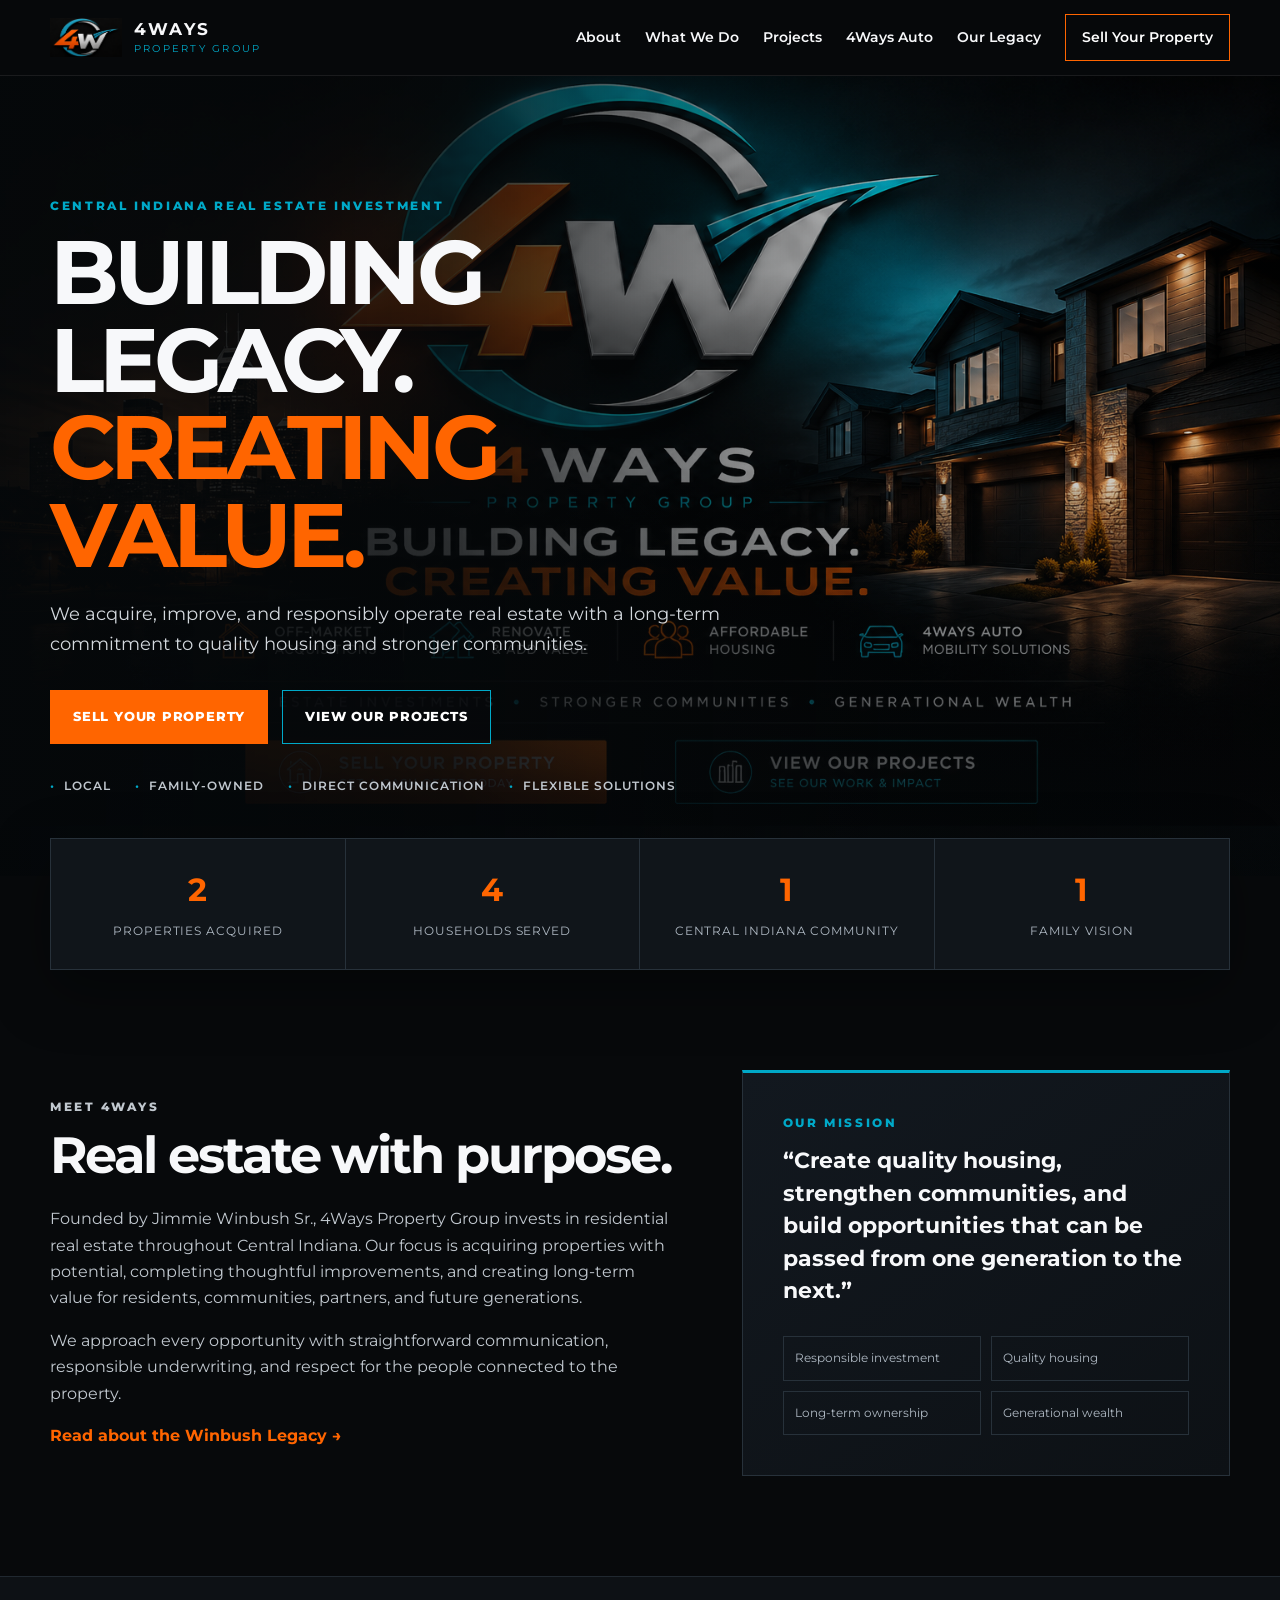
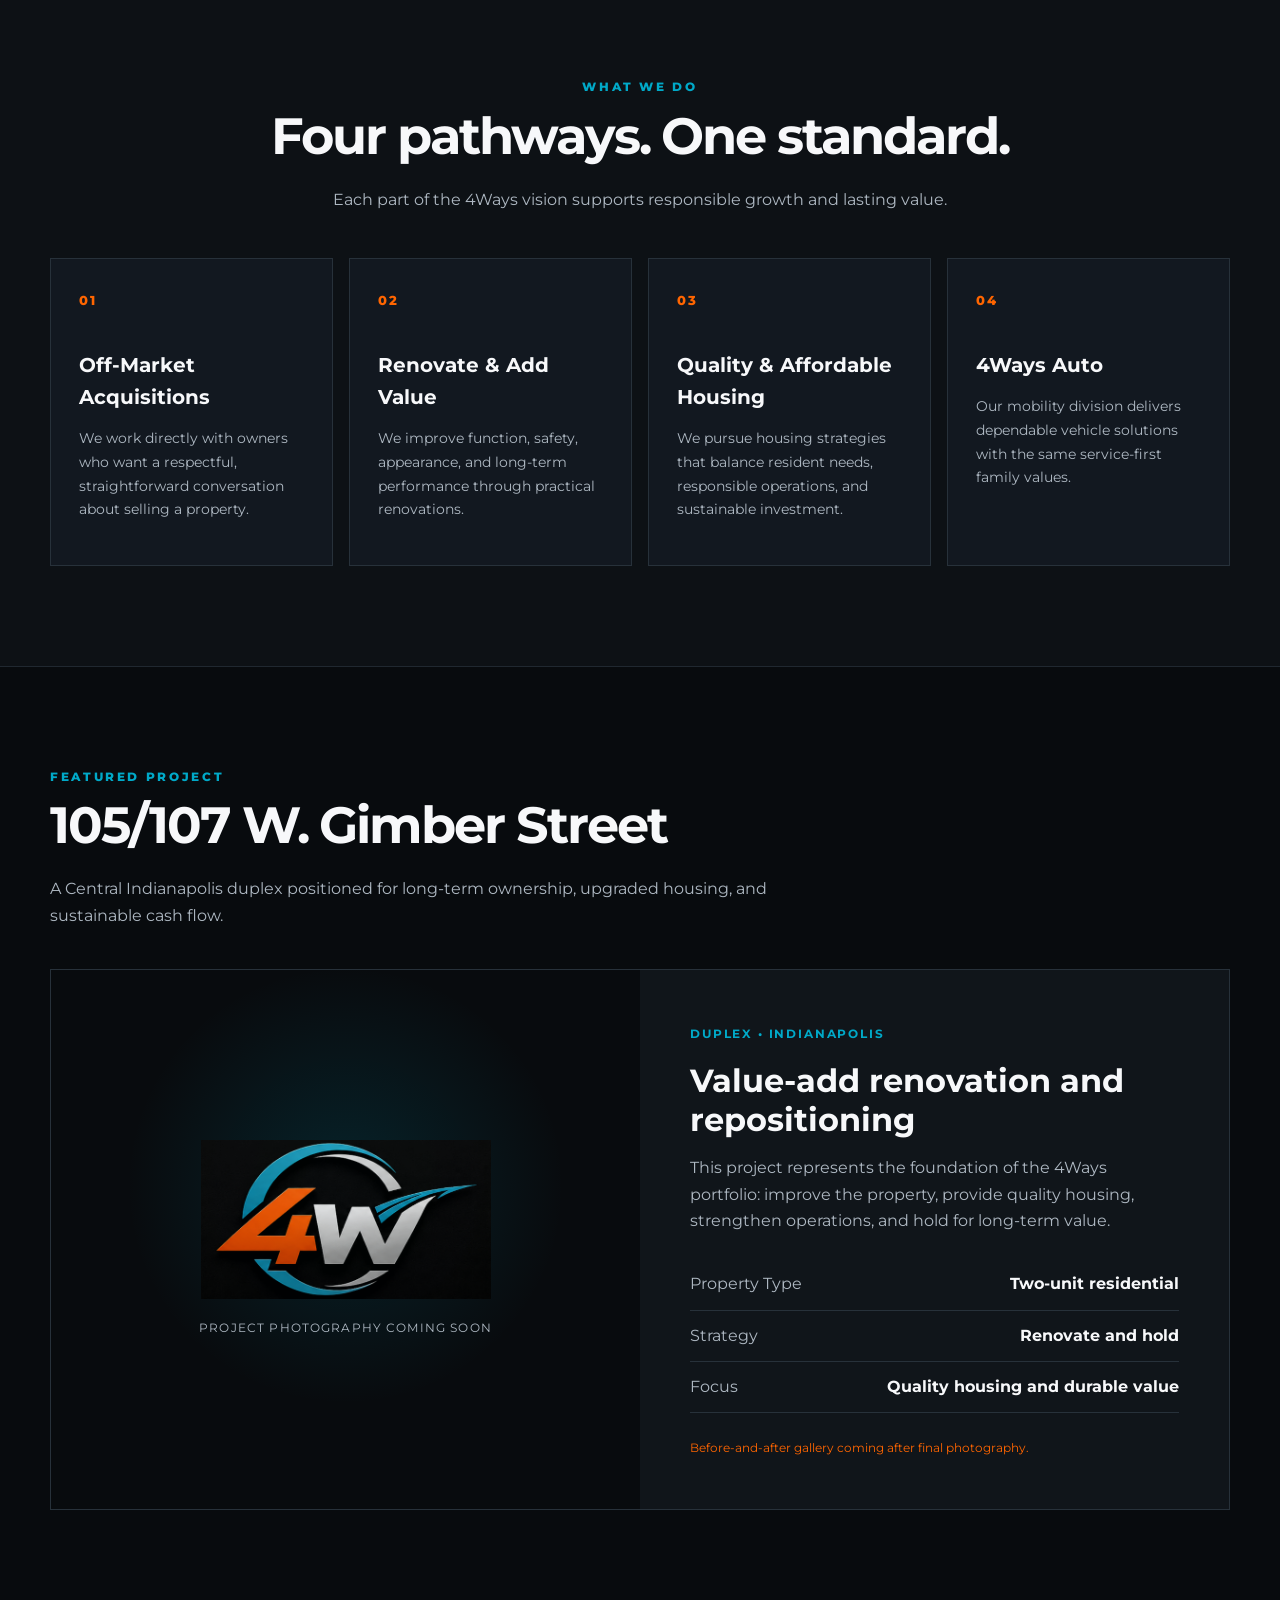
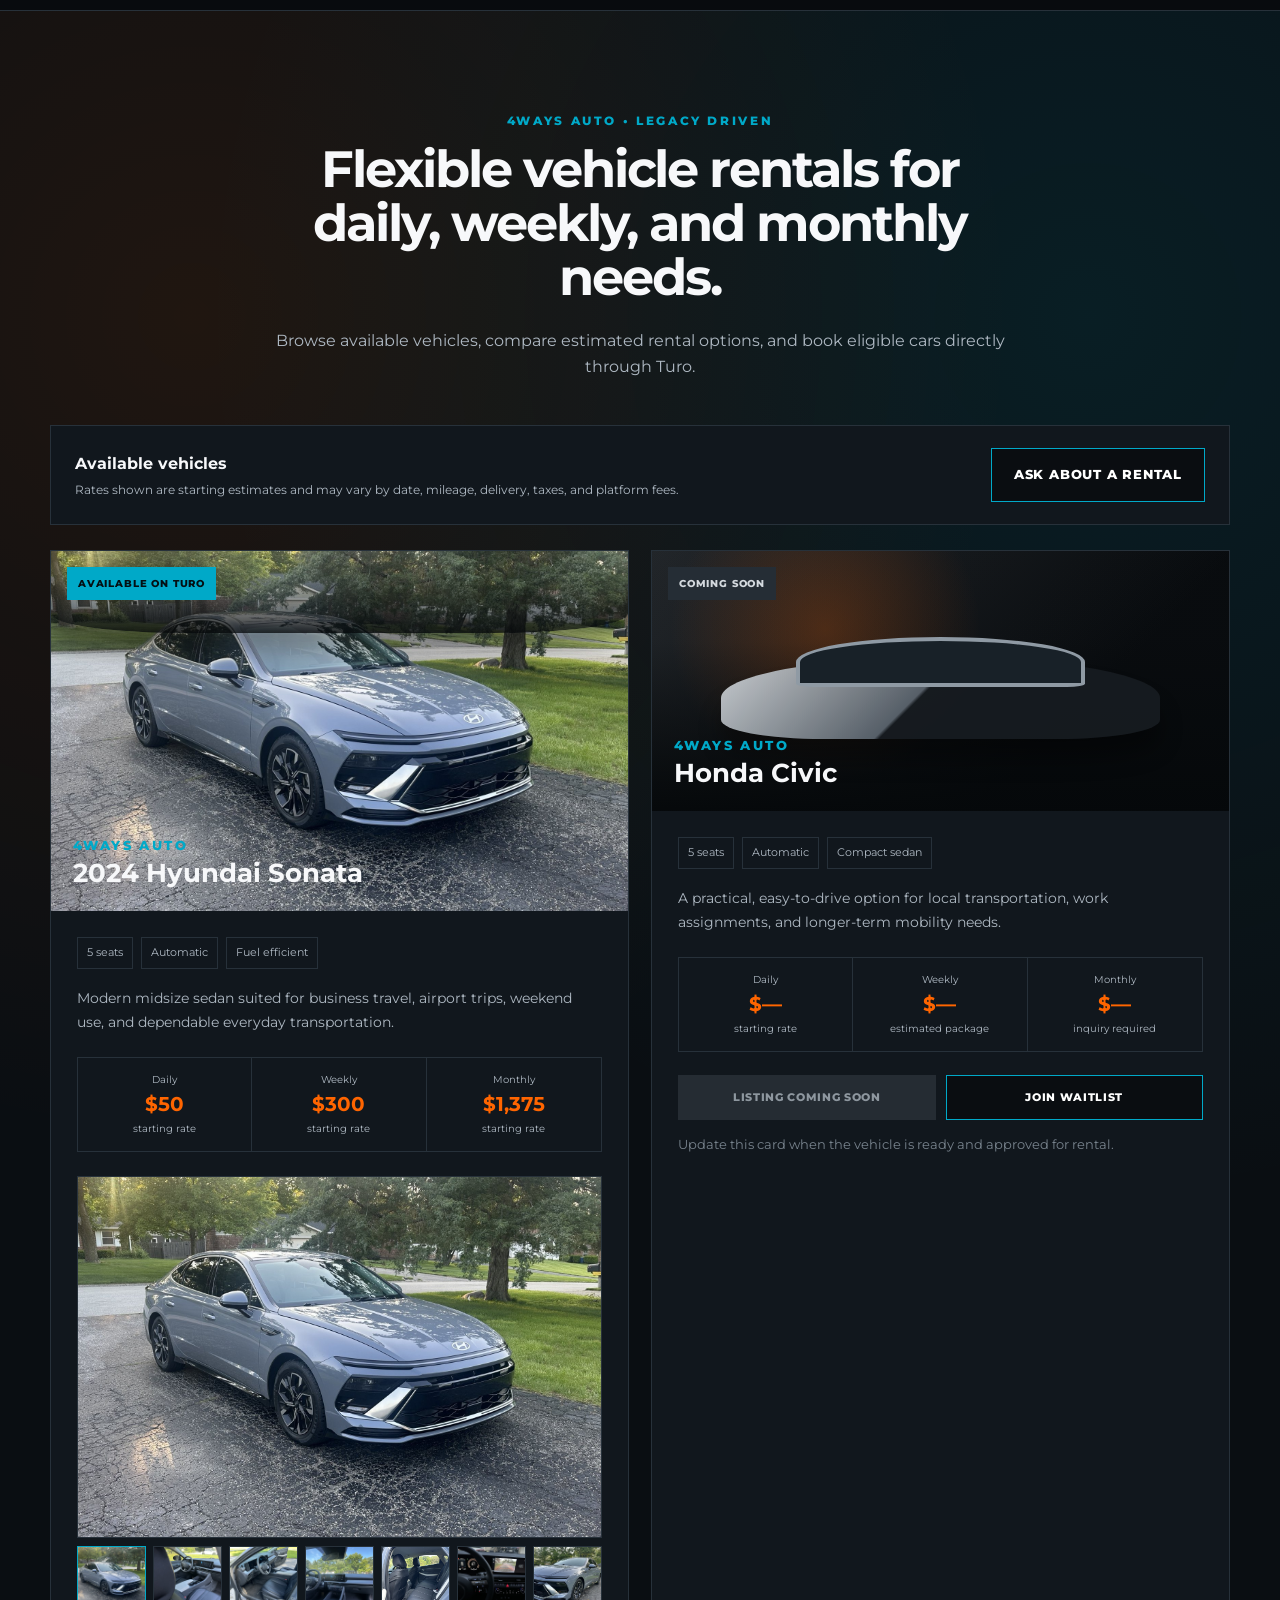
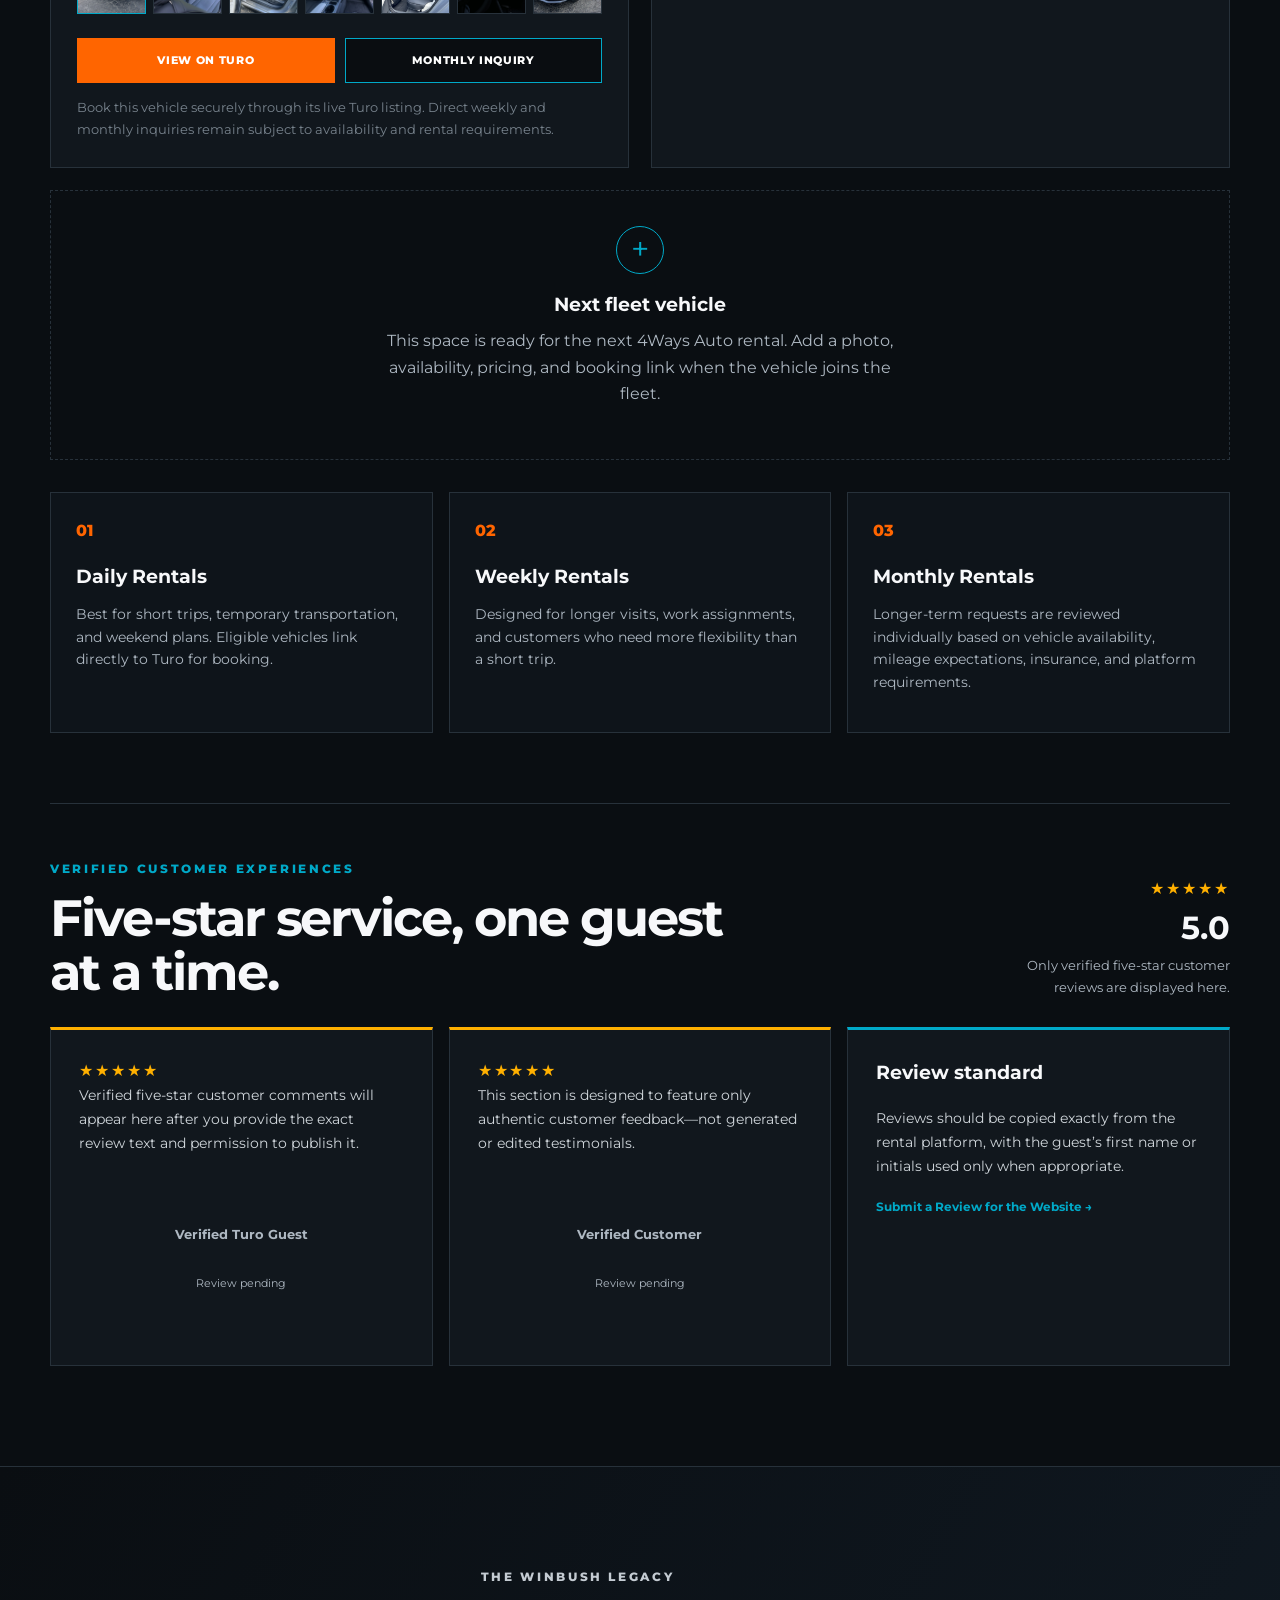
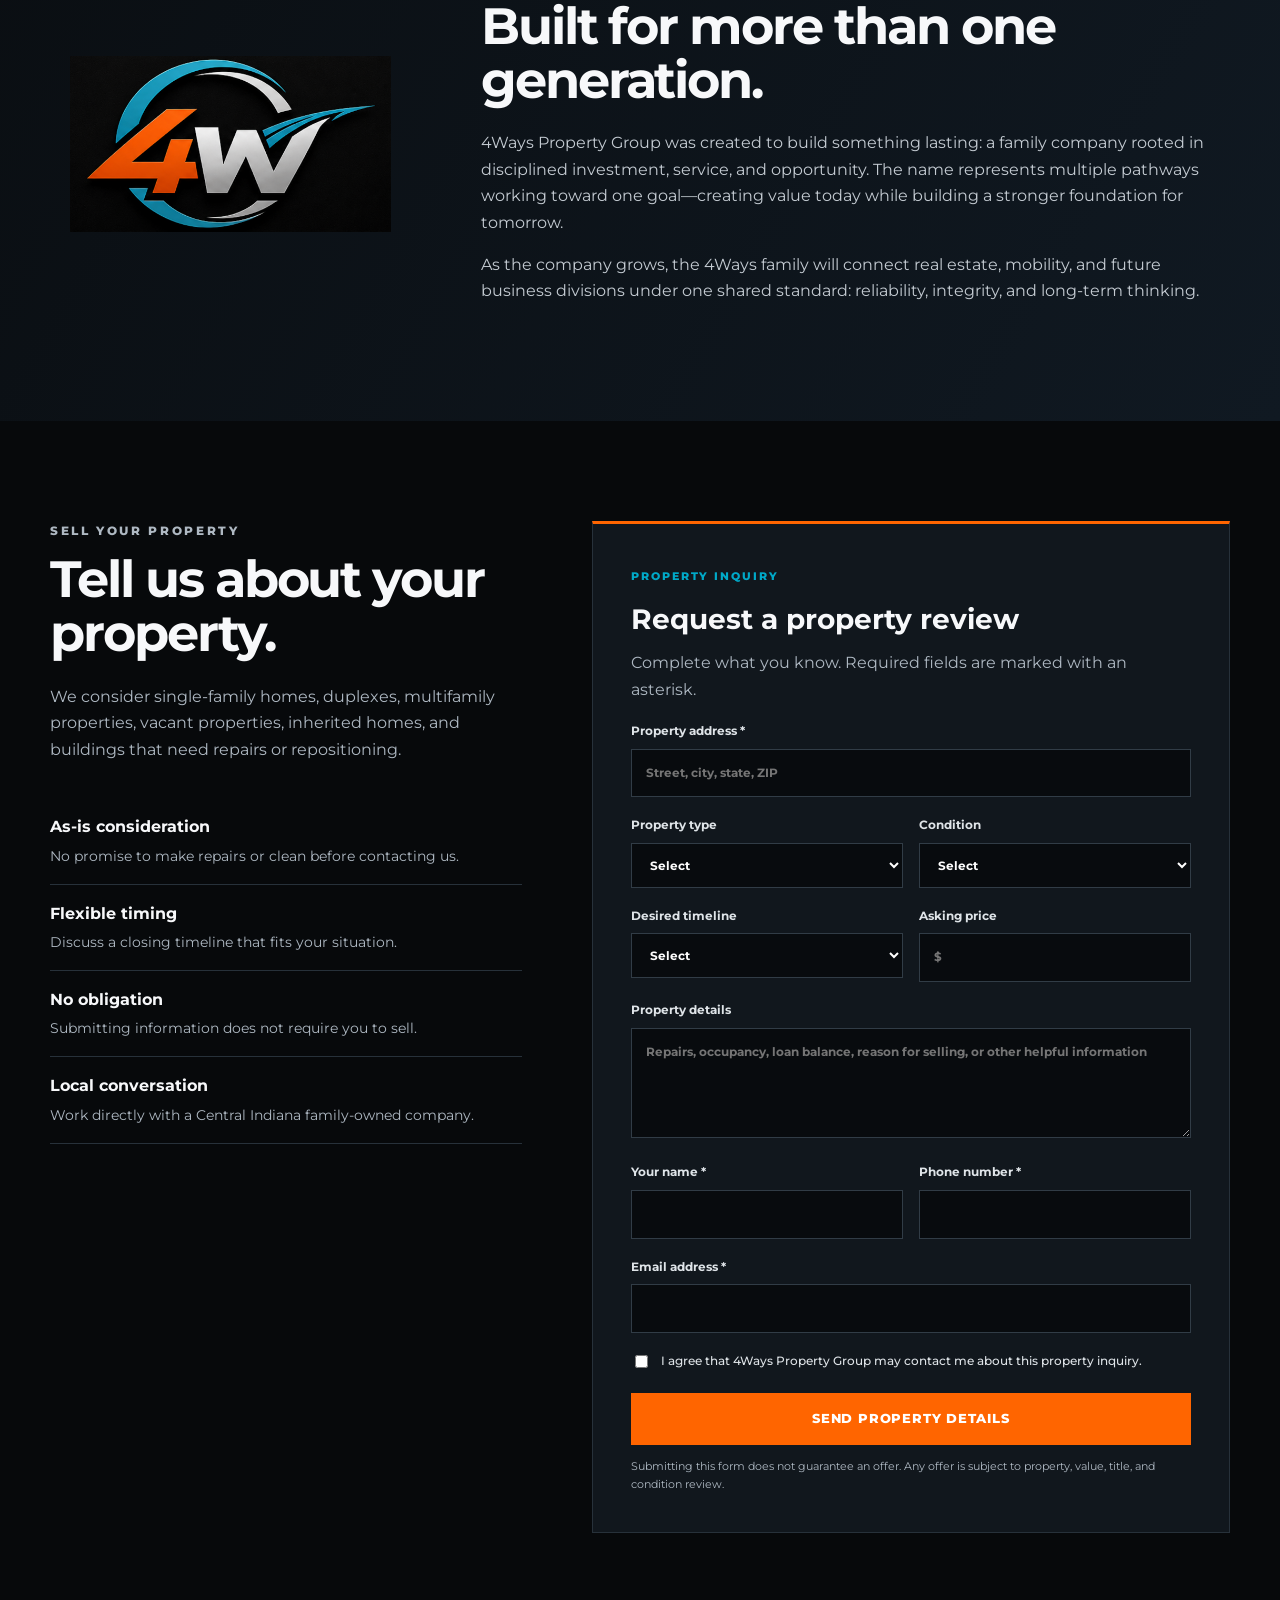
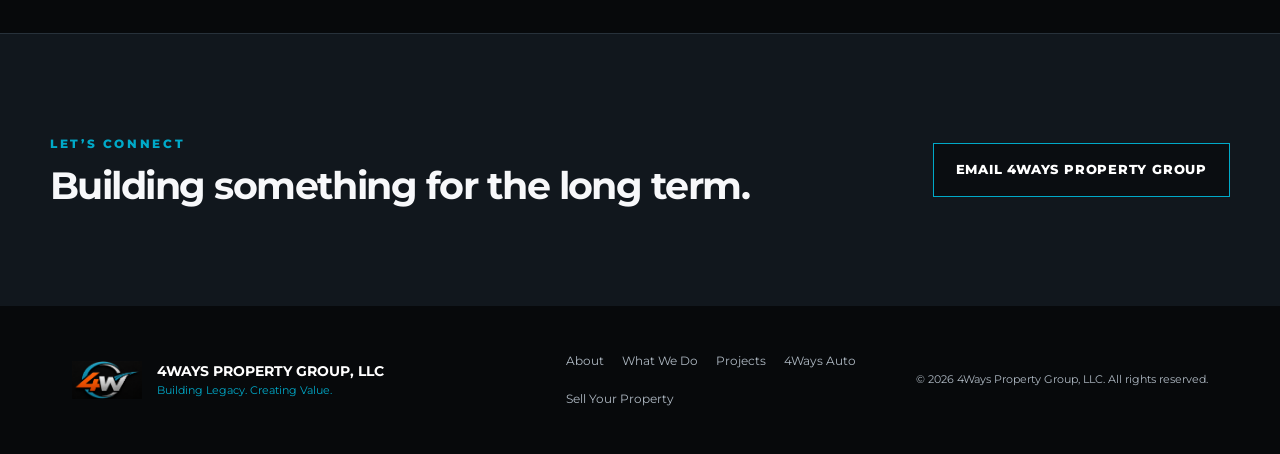
==== commit 84b5e369: "Add files via upload" ====
--- a/index.html
+++ b/index.html
@@ -1,105 +1,326 @@
-<!DOCTYPE html>
+<!doctype html>
 <html lang="en">
 <head>
-  <meta charset="UTF-8">
-  <meta name="viewport" content="width=device-width, initial-scale=1.0">
-  <meta name="description" content="4Ways Property Group acquires off-market properties and creates long-term value through responsible real estate investment. 4Ways Auto provides dependable mobility solutions.">
-  <title>4Ways | Property Group & Auto</title>
+  <meta charset="utf-8">
+  <meta name="viewport" content="width=device-width, initial-scale=1">
+  <meta name="description" content="4Ways Property Group is a family-owned Central Indiana real estate investment company focused on off-market acquisitions, renovations, quality housing, and long-term value.">
+  <meta name="theme-color" content="#080b0e">
+
+  <meta property="og:title" content="4Ways Property Group | Building Legacy. Creating Value.">
+  <meta property="og:description" content="Off-market acquisitions, value-add renovations, affordable housing, and long-term real estate investment in Central Indiana.">
+  <meta property="og:image" content="4ways-hero-banner.png">
+  <meta property="og:type" content="website">
+
+  <title>4Ways Property Group | Building Legacy. Creating Value.</title>
+  <link rel="icon" href="4ways-logo.png">
   <link rel="preconnect" href="https://fonts.googleapis.com">
   <link rel="preconnect" href="https://fonts.gstatic.com" crossorigin>
-  <link href="https://fonts.googleapis.com/css2?family=Montserrat:wght@400;500;600;700;800&family=Playfair+Display:wght@700&display=swap" rel="stylesheet">
+  <link href="https://fonts.googleapis.com/css2?family=Montserrat:wght@400;500;600;700;800&display=swap" rel="stylesheet">
   <link rel="stylesheet" href="styles.css">
 </head>
+
 <body>
   <header class="site-header">
-    <a class="brand" href="#home" aria-label="4Ways home">
-      <img class="brand-logo" src="4ways-logo.png" alt="4Ways logo">
-      <span class="brand-text">
+    <a class="brand" href="#home" aria-label="4Ways Property Group home">
+      <img src="4ways-logo.png" alt="4Ways logo">
+      <span>
         <strong>4WAYS</strong>
-        <small>BUILDING LEGACY. CREATING VALUE.</small>
+        <small>PROPERTY GROUP</small>
       </span>
     </a>
 
-    <button class="menu-toggle" aria-expanded="false" aria-controls="main-nav">Menu</button>
-
-    <nav id="main-nav">
-      <a href="#sell">Sell a Property</a>
-      <a href="#property">Property Group</a>
-      <a href="#auto">Auto</a>
+    <button class="menu-button" type="button" aria-expanded="false" aria-controls="main-nav">
+      Menu
+    </button>
+
+    <nav id="main-nav" aria-label="Main navigation">
       <a href="#about">About</a>
-      <a class="nav-button" href="#contact">Contact</a>
+      <a href="#services">What We Do</a>
+      <a href="#projects">Projects</a>
+      <a href="#auto">4Ways Auto</a>
+      <a href="#legacy">Our Legacy</a>
+      <a class="nav-cta" href="#sell">Sell Your Property</a>
     </nav>
   </header>
 
   <main>
-    <section id="home" class="hero">
-      <div class="hero-copy">
-        <p class="eyebrow">THE WINBUSH FAMILY OF COMPANIES</p>
-        <h1>Building legacy.<br><span>Creating value.</span></h1>
-        <p class="lead">Real estate investment and dependable mobility solutions under one trusted family brand.</p>
+    <section id="home" class="hero" aria-label="4Ways Property Group introduction">
+      <img class="hero-art" src="4ways-hero-banner.png" alt="4Ways Property Group hero graphic featuring Indianapolis, housing, and the 4Ways brand">
+      <div class="hero-overlay"></div>
+      <div class="hero-content">
+        <p class="eyebrow">CENTRAL INDIANA REAL ESTATE INVESTMENT</p>
+        <h1>Building Legacy.<br><span>Creating Value.</span></h1>
+        <p class="hero-lead">We acquire, improve, and responsibly operate real estate with a long-term commitment to quality housing and stronger communities.</p>
         <div class="hero-actions">
-          <a class="button primary" href="#sell">Sell Us a Property</a>
-          <a class="button outline" href="#businesses">Explore 4Ways</a>
-        </div>
-        <div class="trust-row">
-          <span>Family owned</span>
-          <span>Central Indiana focused</span>
-          <span>Direct, respectful communication</span>
-        </div>
-      </div>
-
-      <div class="hero-panel" aria-label="4Ways brand mark">
-        <img class="hero-logo" src="4ways-logo.png" alt="4Ways logo">
-        <p>One vision.<br>Multiple pathways.</p>
+          <a class="button primary" href="#sell">Sell Your Property</a>
+          <a class="button secondary" href="#projects">View Our Projects</a>
+        </div>
+        <div class="trust-strip">
+          <span>Local</span>
+          <span>Family-Owned</span>
+          <span>Direct Communication</span>
+          <span>Flexible Solutions</span>
+        </div>
+      </div>
+    </section>
+
+    <section class="impact" aria-label="4Ways impact">
+      <div>
+        <strong>2</strong>
+        <span>Properties Acquired</span>
+      </div>
+      <div>
+        <strong>4</strong>
+        <span>Households Served</span>
+      </div>
+      <div>
+        <strong>1</strong>
+        <span>Central Indiana Community</span>
+      </div>
+      <div>
+        <strong>1</strong>
+        <span>Family Vision</span>
+      </div>
+    </section>
+
+    <section id="about" class="split-section">
+      <div class="section-copy">
+        <p class="eyebrow">MEET 4WAYS</p>
+        <h2>Real estate with purpose.</h2>
+        <p>Founded by Jimmie Winbush Sr., 4Ways Property Group invests in residential real estate throughout Central Indiana. Our focus is acquiring properties with potential, completing thoughtful improvements, and creating long-term value for residents, communities, partners, and future generations.</p>
+        <p>We approach every opportunity with straightforward communication, responsible underwriting, and respect for the people connected to the property.</p>
+        <a class="text-link" href="#legacy">Read about the Winbush Legacy →</a>
+      </div>
+
+      <aside class="mission-card">
+        <p class="eyebrow">OUR MISSION</p>
+        <blockquote>“Create quality housing, strengthen communities, and build opportunities that can be passed from one generation to the next.”</blockquote>
+        <div class="mission-list">
+          <span>Responsible investment</span>
+          <span>Quality housing</span>
+          <span>Long-term ownership</span>
+          <span>Generational wealth</span>
+        </div>
+      </aside>
+    </section>
+
+    <section id="services" class="dark-section">
+      <div class="section-heading">
+        <p class="eyebrow">WHAT WE DO</p>
+        <h2>Four pathways. One standard.</h2>
+        <p>Each part of the 4Ways vision supports responsible growth and lasting value.</p>
+      </div>
+
+      <div class="service-grid">
+        <article>
+          <span class="service-number">01</span>
+          <h3>Off-Market Acquisitions</h3>
+          <p>We work directly with owners who want a respectful, straightforward conversation about selling a property.</p>
+        </article>
+        <article>
+          <span class="service-number">02</span>
+          <h3>Renovate & Add Value</h3>
+          <p>We improve function, safety, appearance, and long-term performance through practical renovations.</p>
+        </article>
+        <article>
+          <span class="service-number">03</span>
+          <h3>Quality & Affordable Housing</h3>
+          <p>We pursue housing strategies that balance resident needs, responsible operations, and sustainable investment.</p>
+        </article>
+        <article>
+          <span class="service-number">04</span>
+          <h3>4Ways Auto</h3>
+          <p>Our mobility division delivers dependable vehicle solutions with the same service-first family values.</p>
+        </article>
+      </div>
+    </section>
+
+    <section id="projects" class="projects-section">
+      <div class="section-heading left">
+        <p class="eyebrow">FEATURED PROJECT</p>
+        <h2>105/107 W. Gimber Street</h2>
+        <p>A Central Indianapolis duplex positioned for long-term ownership, upgraded housing, and sustainable cash flow.</p>
+      </div>
+
+      <div class="project-card">
+        <div class="project-visual">
+          <div class="project-placeholder">
+            <img src="4ways-logo.png" alt="">
+            <span>Project photography coming soon</span>
+          </div>
+        </div>
+        <div class="project-details">
+          <span class="project-tag">DUPLEX • INDIANAPOLIS</span>
+          <h3>Value-add renovation and repositioning</h3>
+          <p>This project represents the foundation of the 4Ways portfolio: improve the property, provide quality housing, strengthen operations, and hold for long-term value.</p>
+          <dl>
+            <div><dt>Property Type</dt><dd>Two-unit residential</dd></div>
+            <div><dt>Strategy</dt><dd>Renovate and hold</dd></div>
+            <div><dt>Focus</dt><dd>Quality housing and durable value</dd></div>
+          </dl>
+          <span class="coming-soon">Before-and-after gallery coming after final photography.</span>
+        </div>
+      </div>
+    </section>
+
+
+    <section id="auto" class="auto-section">
+      <div class="section-heading">
+        <p class="eyebrow">4WAYS AUTO • LEGACY DRIVEN</p>
+        <h2>Flexible vehicle rentals for daily, weekly, and monthly needs.</h2>
+        <p>Browse available vehicles, compare estimated rental options, and book eligible cars directly through Turo.</p>
+      </div>
+
+      <div class="auto-toolbar">
+        <div>
+          <strong>Available vehicles</strong>
+          <span>Rates shown are starting estimates and may vary by date, mileage, delivery, taxes, and platform fees.</span>
+        </div>
+        <a class="button secondary" href="mailto:jwinbush@4wayspropertygroup.com?subject=4Ways%20Auto%20Rental%20Inquiry">Ask About a Rental</a>
+      </div>
+
+      <div class="vehicle-grid">
+        <article class="vehicle-card">
+          <div class="vehicle-image real-vehicle-image">
+            <img src="sonata-exterior-main.jpg" alt="2024 Hyundai Sonata available from 4Ways Auto">
+            <span class="availability available">Available on Turo</span>
+            <div class="vehicle-name-overlay">
+              <small>4WAYS AUTO</small>
+              <strong>2024 Hyundai Sonata</strong>
+            </div>
+          </div>
+          <div class="vehicle-content">
+            <div class="vehicle-meta"><span>5 seats</span><span>Automatic</span><span>Fuel efficient</span></div>
+            <p>Modern midsize sedan suited for business travel, airport trips, weekend use, and dependable everyday transportation.</p>
+            <div class="rate-grid">
+              <div><small>Daily</small><strong>$50</strong><span>starting rate</span></div>
+              <div><small>Weekly</small><strong>$300</strong><span>starting rate</span></div>
+              <div><small>Monthly</small><strong>$1,375</strong><span>starting rate</span></div>
+            </div>
+
+            <div class="vehicle-gallery" aria-label="2024 Hyundai Sonata photo gallery">
+              <button type="button" class="gallery-main" data-gallery-main>
+                <img src="sonata-exterior-main.jpg" alt="Exterior view of the 2024 Hyundai Sonata">
+              </button>
+              <div class="gallery-thumbnails">
+                <button type="button" data-gallery-src="sonata-exterior-main.jpg" data-gallery-alt="Exterior view of the 2024 Hyundai Sonata"><img src="sonata-exterior-main.jpg" alt=""></button>
+                <button type="button" data-gallery-src="sonata-interior-rear-view.jpg" data-gallery-alt="Front interior viewed from the rear seat"><img src="sonata-interior-rear-view.jpg" alt=""></button>
+                <button type="button" data-gallery-src="sonata-driver-seat.jpg" data-gallery-alt="Driver seat and front cabin"><img src="sonata-driver-seat.jpg" alt=""></button>
+                <button type="button" data-gallery-src="sonata-dashboard-wide.jpg" data-gallery-alt="Wide dashboard and infotainment display"><img src="sonata-dashboard-wide.jpg" alt=""></button>
+                <button type="button" data-gallery-src="sonata-rear-seats.jpg" data-gallery-alt="Rear passenger seating"><img src="sonata-rear-seats.jpg" alt=""></button>
+                <button type="button" data-gallery-src="sonata-reverse-camera.jpg" data-gallery-alt="Digital dashboard and reverse camera"><img src="sonata-reverse-camera.jpg" alt=""></button>
+                <button type="button" data-gallery-src="sonata-exterior-close.jpg" data-gallery-alt="Close exterior view of the Hyundai Sonata"><img src="sonata-exterior-close.jpg" alt=""></button>
+              </div>
+            </div>
+            <div class="vehicle-actions">
+              <a class="button primary" href="https://turo.com/us/en/car-rental/united-states/carmel-in/hyundai/sonata/3814436" target="_blank" rel="noopener">View on Turo</a>
+              <a class="button secondary" href="mailto:jwinbush@4wayspropertygroup.com?subject=2024%20Hyundai%20Sonata%20Rental%20Inquiry">Monthly Inquiry</a>
+            </div>
+            <small class="vehicle-note">Book this vehicle securely through its live Turo listing. Direct weekly and monthly inquiries remain subject to availability and rental requirements.</small>
+          </div>
+        </article>
+
+        <article class="vehicle-card">
+          <div class="vehicle-image vehicle-image-civic">
+            <span class="availability planned">Coming Soon</span>
+            <div class="vehicle-name-overlay">
+              <small>4WAYS AUTO</small>
+              <strong>Honda Civic</strong>
+            </div>
+          </div>
+          <div class="vehicle-content">
+            <div class="vehicle-meta"><span>5 seats</span><span>Automatic</span><span>Compact sedan</span></div>
+            <p>A practical, easy-to-drive option for local transportation, work assignments, and longer-term mobility needs.</p>
+            <div class="rate-grid">
+              <div><small>Daily</small><strong>$—</strong><span>starting rate</span></div>
+              <div><small>Weekly</small><strong>$—</strong><span>estimated package</span></div>
+              <div><small>Monthly</small><strong>$—</strong><span>inquiry required</span></div>
+            </div>
+            <div class="vehicle-actions">
+              <a class="button primary disabled-link" href="#auto">Listing Coming Soon</a>
+              <a class="button secondary" href="mailto:jwinbush@4wayspropertygroup.com?subject=Honda%20Civic%20Rental%20Inquiry">Join Waitlist</a>
+            </div>
+            <small class="vehicle-note">Update this card when the vehicle is ready and approved for rental.</small>
+          </div>
+        </article>
+
+        <article class="vehicle-card add-vehicle-card">
+          <div><span class="plus-mark">+</span><h3>Next fleet vehicle</h3><p>This space is ready for the next 4Ways Auto rental. Add a photo, availability, pricing, and booking link when the vehicle joins the fleet.</p></div>
+        </article>
+      </div>
+
+      <div class="rental-info">
+        <article><span>01</span><h3>Daily Rentals</h3><p>Best for short trips, temporary transportation, and weekend plans. Eligible vehicles link directly to Turo for booking.</p></article>
+        <article><span>02</span><h3>Weekly Rentals</h3><p>Designed for longer visits, work assignments, and customers who need more flexibility than a short trip.</p></article>
+        <article><span>03</span><h3>Monthly Rentals</h3><p>Longer-term requests are reviewed individually based on vehicle availability, mileage expectations, insurance, and platform requirements.</p></article>
+      </div>
+
+      <div class="reviews-panel">
+        <div class="reviews-heading">
+          <div><p class="eyebrow">VERIFIED CUSTOMER EXPERIENCES</p><h2>Five-star service, one guest at a time.</h2></div>
+          <div class="rating-summary" aria-label="5 out of 5 stars"><span class="stars">★★★★★</span><strong>5.0</strong><small>Only verified five-star customer reviews are displayed here.</small></div>
+        </div>
+        <div class="review-grid">
+          <article class="review-card placeholder-review"><span class="stars">★★★★★</span><p>Verified five-star customer comments will appear here after you provide the exact review text and permission to publish it.</p><footer><strong>Verified Turo Guest</strong><span>Review pending</span></footer></article>
+          <article class="review-card placeholder-review"><span class="stars">★★★★★</span><p>This section is designed to feature only authentic customer feedback—not generated or edited testimonials.</p><footer><strong>Verified Customer</strong><span>Review pending</span></footer></article>
+          <article class="review-card review-policy"><h3>Review standard</h3><p>Reviews should be copied exactly from the rental platform, with the guest’s first name or initials used only when appropriate.</p><a href="mailto:jwinbush@4wayspropertygroup.com?subject=Add%20a%204Ways%20Auto%20Review">Submit a Review for the Website →</a></article>
+        </div>
+      </div>
+    </section>
+
+    <section id="legacy" class="legacy-section">
+      <div class="legacy-logo">
+        <img src="4ways-logo.png" alt="4Ways logo">
+      </div>
+      <div>
+        <p class="eyebrow">THE WINBUSH LEGACY</p>
+        <h2>Built for more than one generation.</h2>
+        <p>4Ways Property Group was created to build something lasting: a family company rooted in disciplined investment, service, and opportunity. The name represents multiple pathways working toward one goal—creating value today while building a stronger foundation for tomorrow.</p>
+        <p>As the company grows, the 4Ways family will connect real estate, mobility, and future business divisions under one shared standard: reliability, integrity, and long-term thinking.</p>
       </div>
     </section>
 
     <section id="sell" class="seller-section">
-      <div class="seller-copy">
-        <p class="eyebrow">OFF-MARKET PROPERTY OPPORTUNITIES</p>
-        <h2>Have a property to sell?</h2>
-        <p>4Ways Property Group works directly with owners who value a straightforward conversation and a flexible closing process.</p>
-
-        <div class="benefits">
-          <div><strong>No obligation</strong><span>Share the details and decide whether our approach fits your needs.</span></div>
-          <div><strong>As-is consideration</strong><span>Properties may be considered without repairs, cleaning, or updating.</span></div>
-          <div><strong>Flexible timing</strong><span>We can discuss a closing timeline based on your situation.</span></div>
-          <div><strong>Direct communication</strong><span>Work directly with a local, family-owned investment company.</span></div>
-        </div>
-
-        <p class="disclaimer">Submitting this form does not guarantee an offer. Any offer is subject to property review, title review, and mutually acceptable terms.</p>
+      <div class="seller-intro">
+        <p class="eyebrow">SELL YOUR PROPERTY</p>
+        <h2>Tell us about your property.</h2>
+        <p>We consider single-family homes, duplexes, multifamily properties, vacant properties, inherited homes, and buildings that need repairs or repositioning.</p>
+
+        <div class="benefit-list">
+          <div><strong>As-is consideration</strong><span>No promise to make repairs or clean before contacting us.</span></div>
+          <div><strong>Flexible timing</strong><span>Discuss a closing timeline that fits your situation.</span></div>
+          <div><strong>No obligation</strong><span>Submitting information does not require you to sell.</span></div>
+          <div><strong>Local conversation</strong><span>Work directly with a Central Indiana family-owned company.</span></div>
+        </div>
       </div>
 
       <form id="property-form" class="lead-form">
-        <div class="form-heading">
+        <div class="form-title">
           <span>PROPERTY INQUIRY</span>
-          <h3>Tell us about the property</h3>
-          <p>Complete what you know. We will follow up directly.</p>
-        </div>
-
-        <label>
-          Property address *
-          <input type="text" name="address" required placeholder="Street, city, state, ZIP">
+          <h3>Request a property review</h3>
+          <p>Complete what you know. Required fields are marked with an asterisk.</p>
+        </div>
+
+        <label>Property address *
+          <input name="address" type="text" required placeholder="Street, city, state, ZIP">
         </label>
 
         <div class="field-grid">
-          <label>
-            Property type
+          <label>Property type
             <select name="propertyType">
-              <option value="">Select one</option>
+              <option value="">Select</option>
               <option>Single-family home</option>
-              <option>Duplex or multifamily</option>
+              <option>Duplex</option>
+              <option>Multifamily property</option>
               <option>Apartment building</option>
-              <option>Mixed-use property</option>
+              <option>Mixed-use building</option>
               <option>Vacant land</option>
               <option>Other</option>
             </select>
           </label>
-
-          <label>
-            Current condition
+          <label>Condition
             <select name="condition">
-              <option value="">Select one</option>
+              <option value="">Select</option>
               <option>Move-in ready</option>
               <option>Needs light updates</option>
               <option>Needs significant repairs</option>
@@ -110,10 +331,9 @@
         </div>
 
         <div class="field-grid">
-          <label>
-            Desired timeline
+          <label>Desired timeline
             <select name="timeline">
-              <option value="">Select one</option>
+              <option value="">Select</option>
               <option>As soon as possible</option>
               <option>Within 30 days</option>
               <option>Within 60–90 days</option>
@@ -121,33 +341,26 @@
               <option>Just exploring</option>
             </select>
           </label>
-
-          <label>
-            Asking price
-            <input type="text" name="askingPrice" placeholder="$">
-          </label>
-        </div>
-
-        <label>
-          Property details
-          <textarea name="details" rows="4" placeholder="Repairs needed, occupancy, reason for selling, loan balance, or anything else helpful"></textarea>
+          <label>Asking price
+            <input name="askingPrice" type="text" inputmode="decimal" placeholder="$">
+          </label>
+        </div>
+
+        <label>Property details
+          <textarea name="details" rows="4" placeholder="Repairs, occupancy, loan balance, reason for selling, or other helpful information"></textarea>
         </label>
 
         <div class="field-grid">
-          <label>
-            Your name *
-            <input type="text" name="name" required>
-          </label>
-
-          <label>
-            Phone number *
-            <input type="tel" name="phone" required>
-          </label>
-        </div>
-
-        <label>
-          Email address *
-          <input type="email" name="email" required>
+          <label>Your name *
+            <input name="name" type="text" required>
+          </label>
+          <label>Phone number *
+            <input name="phone" type="tel" required>
+          </label>
+        </div>
+
+        <label>Email address *
+          <input name="email" type="email" required>
         </label>
 
         <label class="consent">
@@ -155,106 +368,34 @@
           <span>I agree that 4Ways Property Group may contact me about this property inquiry.</span>
         </label>
 
-        <button class="button primary submit-button" type="submit">Send Property Details</button>
+        <button class="button primary full" type="submit">Send Property Details</button>
         <p id="form-status" class="form-status" role="status"></p>
+        <small class="form-note">Submitting this form does not guarantee an offer. Any offer is subject to property, value, title, and condition review.</small>
       </form>
     </section>
 
-    <section class="process">
-      <p class="eyebrow">A SIMPLE PROCESS</p>
-      <h2>Clear from the beginning.</h2>
-      <div class="process-grid">
-        <div><span>01</span><strong>Share the property</strong><p>Send the address and basic details.</p></div>
-        <div><span>02</span><strong>Talk with our team</strong><p>We learn about the property and your goals.</p></div>
-        <div><span>03</span><strong>Review the opportunity</strong><p>We evaluate condition, title, value, and fit.</p></div>
-        <div><span>04</span><strong>Choose the next step</strong><p>Move forward only when the terms make sense for everyone.</p></div>
-      </div>
-    </section>
-
-    <section id="businesses" class="businesses">
-      <div class="section-heading">
-        <p class="eyebrow">THE 4WAYS FAMILY</p>
-        <h2>Two businesses. One standard.</h2>
-      </div>
-
-      <div class="business-grid">
-        <article id="property" class="business-card property-card">
-          <span class="card-label">REAL ESTATE</span>
-          <h3>4Ways Property Group, LLC</h3>
-          <p>We pursue off-market acquisitions, value-add renovations, quality housing, and long-term portfolio growth.</p>
-          <ul>
-            <li>Residential acquisitions</li>
-            <li>Buy-and-hold investment</li>
-            <li>Renovation and repositioning</li>
-            <li>Affordable and workforce housing</li>
-          </ul>
-          <a href="#sell">Submit a property opportunity →</a>
-        </article>
-
-        <article id="auto" class="business-card auto-card">
-          <span class="card-label">MOBILITY</span>
-          <h3>4Ways Auto, LLC</h3>
-          <p>Dependable vehicle solutions built around service, reliability, and opportunity.</p>
-          <ul>
-            <li>Peer-to-peer vehicle rentals</li>
-            <li>Guest-focused service</li>
-            <li>Gig-worker vehicle solutions</li>
-            <li>Future fleet and courier support</li>
-          </ul>
-          <a href="#contact">Connect with 4Ways Auto →</a>
-        </article>
-      </div>
-    </section>
-
-    <section class="focus">
-      <div>
-        <p class="eyebrow">WHAT WE CONSIDER</p>
-        <h2>Properties with potential.</h2>
-      </div>
-      <div class="focus-grid">
-        <span>Inherited properties</span>
-        <span>Vacant homes</span>
-        <span>Deferred maintenance</span>
-        <span>Rental properties</span>
-        <span>Duplexes and multifamily</span>
-        <span>Owners seeking a direct sale</span>
-      </div>
-    </section>
-
-    <section id="about" class="about">
-      <div class="about-copy">
-        <p class="eyebrow">ABOUT 4WAYS</p>
-        <h2>Family owned. Future focused.</h2>
-        <p>4Ways was founded by Jimmie Winbush Sr. with a long-term vision: build dependable businesses, create quality opportunities, and leave a meaningful legacy for the next generation.</p>
-        <p>Our work is guided by integrity, reliable service, responsible growth, and respect for the people we serve.</p>
-      </div>
-
-      <div class="values">
-        <div><strong>Integrity</strong><span>Do what is right.</span></div>
-        <div><strong>Service</strong><span>Put people first.</span></div>
-        <div><strong>Excellence</strong><span>Raise the standard.</span></div>
-        <div><strong>Legacy</strong><span>Build beyond today.</span></div>
-      </div>
-    </section>
-
-    <section id="contact" class="contact">
-      <div>
-        <p class="eyebrow">CONTACT 4WAYS</p>
-        <h2>Start the conversation.</h2>
-        <p>For property opportunities, partnerships, real estate questions, or 4Ways Auto inquiries, contact our team directly.</p>
-      </div>
-      <div class="contact-actions">
-        <a class="button primary" href="mailto:jwinbush@4wayspropertygroup.com">Email 4Ways</a>
-        <a class="button outline" href="#sell">Submit a Property</a>
-      </div>
+    <section class="contact-strip">
+      <div>
+        <p class="eyebrow">LET’S CONNECT</p>
+        <h2>Building something for the long term.</h2>
+      </div>
+      <a class="button secondary" href="mailto:jwinbush@4wayspropertygroup.com">Email 4Ways Property Group</a>
     </section>
   </main>
 
   <footer>
-    <div class="footer-logo"><img src="4ways-logo.png" alt="4Ways logo"><strong>4WAYS</strong></div>
-    <p>4Ways Property Group, LLC &nbsp;•&nbsp; 4Ways Auto, LLC</p>
-    <p>Central Indiana</p>
-    <p>© <span id="year"></span> 4Ways. All rights reserved.</p>
+    <div class="footer-brand">
+      <img src="4ways-logo.png" alt="4Ways logo">
+      <div><strong>4WAYS PROPERTY GROUP, LLC</strong><span>Building Legacy. Creating Value.</span></div>
+    </div>
+    <div class="footer-links">
+      <a href="#about">About</a>
+      <a href="#services">What We Do</a>
+      <a href="#projects">Projects</a>
+      <a href="#auto">4Ways Auto</a>
+      <a href="#sell">Sell Your Property</a>
+    </div>
+    <p>© <span id="year"></span> 4Ways Property Group, LLC. All rights reserved.</p>
   </footer>
 
   <script src="script.js"></script>
--- a/styles.css
+++ b/styles.css
@@ -1,22 +1,251 @@
-*{box-sizing:border-box}html{scroll-behavior:smooth;scroll-padding-top:86px}body{margin:0;background:#090d0f;color:#f4f6f7;font-family:Montserrat,Arial,sans-serif;line-height:1.6}a{color:inherit;text-decoration:none}button,input,select,textarea{font:inherit}.site-header{position:sticky;top:0;z-index:50;display:flex;align-items:center;justify-content:space-between;padding:16px 6vw;background:rgba(9,13,15,.94);backdrop-filter:blur(15px);border-bottom:1px solid rgba(255,255,255,.08)}.brand{display:flex;align-items:center;gap:12px}.logo-mark{display:inline-grid;grid-auto-flow:column;align-items:center;width:60px;font-size:31px;font-weight:800;letter-spacing:-9px;transform:skew(-8deg);padding-right:9px}.logo-mark span{color:#f57c20}.logo-mark{color:#16b8b0}.brand-text{display:flex;flex-direction:column;line-height:1}.brand-text strong{color:#f57c20;letter-spacing:3px;font-size:17px}.brand-text small{font-size:7px;letter-spacing:1.35px;color:#aeb7bb;margin-top:6px}nav{display:flex;align-items:center;gap:24px;font-size:13px;font-weight:700}nav a:hover{color:#16b8b0}.nav-button{border:1px solid #f57c20;border-radius:999px;padding:9px 15px}.menu-toggle{display:none;border:1px solid rgba(255,255,255,.2);background:transparent;color:white;padding:8px 12px;border-radius:4px}.hero{min-height:82vh;display:grid;grid-template-columns:1.15fr .85fr;gap:70px;align-items:center;padding:90px 8vw;background:radial-gradient(circle at 82% 22%,rgba(22,184,176,.18),transparent 32%),radial-gradient(circle at 12% 86%,rgba(245,124,32,.14),transparent 35%)}.eyebrow{margin:0;color:#16b8b0;font-size:12px;font-weight:800;letter-spacing:3px}.hero h1,.seller-copy h2,.process h2,.section-heading h2,.focus h2,.about h2,.contact h2{font-family:'Playfair Display',Georgia,serif;line-height:1.05}.hero h1{font-size:clamp(52px,7vw,94px);margin:16px 0 22px}.hero h1 span{color:#f57c20}.lead{max-width:700px;color:#c3c9cc;font-size:18px}.hero-actions{display:flex;gap:14px;flex-wrap:wrap;margin-top:32px}.button{display:inline-flex;align-items:center;justify-content:center;border:0;border-radius:4px;padding:15px 22px;font-weight:800;font-size:13px;letter-spacing:.4px;cursor:pointer}.primary{background:#f57c20;color:#111416}.outline{border:1px solid #16b8b0;color:#16b8b0;background:transparent}.trust-row{display:flex;gap:22px;flex-wrap:wrap;margin-top:34px;color:#949da1;font-size:11px;text-transform:uppercase;letter-spacing:1px}.trust-row span:before{content:'•';color:#16b8b0;margin-right:8px}.hero-panel{justify-self:center;width:min(390px,92%);aspect-ratio:1;border:1px solid rgba(255,255,255,.11);background:linear-gradient(145deg,#12191c,#070a0b);display:grid;place-items:center;text-align:center;box-shadow:0 35px 80px rgba(0,0,0,.46)}.large-mark{font-size:120px;font-weight:800;letter-spacing:-31px;transform:skew(-8deg);padding-right:30px;color:#16b8b0}.large-mark span{color:#f57c20}.hero-panel p{margin-top:-90px;color:#adb5b8;font-size:11px;letter-spacing:2px;text-transform:uppercase}.seller-section{display:grid;grid-template-columns:.9fr 1.1fr;gap:70px;padding:100px 8vw;background:#f2f1ed;color:#111416}.seller-copy h2{font-size:clamp(42px,5vw,68px);margin:14px 0 22px}.seller-copy>p:not(.eyebrow):not(.disclaimer){color:#4b5357;font-size:17px}.benefits{display:grid;grid-template-columns:1fr 1fr;gap:18px;margin:36px 0}.benefits div{padding:20px;background:white;border-left:4px solid #f57c20}.benefits strong{display:block;margin-bottom:6px}.benefits span{font-size:13px;color:#626a6e}.disclaimer{font-size:11px;color:#6f777a}.lead-form{background:#0d1316;color:#f6f7f8;padding:34px;border-top:5px solid #16b8b0;box-shadow:0 20px 50px rgba(0,0,0,.18)}.form-heading span{color:#f57c20;font-size:11px;font-weight:800;letter-spacing:2px}.form-heading h3{font-size:28px;margin:8px 0 4px}.form-heading p{margin:0 0 24px;color:#aeb6ba;font-size:13px}.lead-form label{display:block;font-size:12px;font-weight:700;color:#d6dadd;margin-bottom:16px}.lead-form input,.lead-form select,.lead-form textarea{width:100%;margin-top:7px;border:1px solid #2d383d;background:#11191d;color:white;padding:12px;border-radius:3px;outline:none}.lead-form input:focus,.lead-form select:focus,.lead-form textarea:focus{border-color:#16b8b0}.field-grid{display:grid;grid-template-columns:1fr 1fr;gap:14px}.consent{display:flex!important;gap:10px;align-items:flex-start;font-weight:500!important;color:#aab2b5!important}.consent input{width:auto;margin-top:3px}.submit-button{width:100%}.form-status{min-height:18px;font-size:12px;color:#16b8b0;margin-bottom:0}.process,.businesses,.focus,.about{padding:95px 8vw}.process{text-align:center;background:#0c1114}.process h2,.section-heading h2,.focus h2,.about h2,.contact h2{font-size:clamp(38px,5vw,62px);margin:13px 0 35px}.process-grid{display:grid;grid-template-columns:repeat(4,1fr);gap:18px}.process-grid div{padding:27px 20px;border:1px solid rgba(255,255,255,.08);text-align:left}.process-grid span{color:#f57c20;font-size:12px;font-weight:800}.process-grid strong{display:block;font-size:16px;margin:14px 0 5px}.process-grid p{margin:0;color:#9fa8ac;font-size:13px}.businesses{background:#090d0f}.section-heading{text-align:center}.business-grid{display:grid;grid-template-columns:1fr 1fr;gap:24px}.business-card{position:relative;padding:42px;min-height:430px;background:#101619;border:1px solid rgba(255,255,255,.08)}.property-card{border-top:5px solid #f57c20}.auto-card{border-top:5px solid #16b8b0}.card-label{font-size:11px;font-weight:800;letter-spacing:2px;color:#7f8a8f}.business-card h3{font-size:28px;margin:30px 0 14px}.business-card p{color:#aeb6ba}.business-card ul{padding-left:20px;color:#d2d6d8}.business-card li{margin:8px 0}.business-card a{position:absolute;left:42px;bottom:35px;color:#16b8b0;font-weight:800;font-size:13px}.focus{display:grid;grid-template-columns:.8fr 1.2fr;gap:55px;align-items:center;background:linear-gradient(100deg,#0e2324,#0c1315)}.focus-grid{display:grid;grid-template-columns:1fr 1fr;gap:14px}.focus-grid span{padding:18px;border:1px solid rgba(255,255,255,.09);background:rgba(255,255,255,.03);font-size:14px}.about{display:grid;grid-template-columns:1.1fr .9fr;gap:65px;align-items:center;background:#f2f1ed;color:#111416}.about-copy p{color:#4f585c}.values{display:grid;grid-template-columns:1fr 1fr;gap:15px}.values div{padding:24px;background:white;border-bottom:3px solid #16b8b0}.values strong{display:block;color:#f57c20;margin-bottom:5px}.values span{font-size:13px;color:#5e676b}.contact{padding:75px 8vw;display:flex;align-items:center;justify-content:space-between;gap:35px;background:#0d1e20}.contact p{color:#bcc4c7;max-width:720px}.contact-actions{display:flex;gap:12px;flex-wrap:wrap}footer{text-align:center;padding:44px 8vw;border-top:1px solid rgba(255,255,255,.08);color:#8f999d;font-size:12px}.footer-logo{display:flex;justify-content:center;align-items:center;gap:8px;color:#f57c20;font-size:18px;letter-spacing:3px}.footer-logo .logo-mark{font-size:23px;width:44px}@media(max-width:900px){.menu-toggle{display:block}nav{display:none;position:absolute;top:74px;left:0;right:0;background:#090d0f;padding:22px 6vw;flex-direction:column;align-items:flex-start}nav.open{display:flex}.hero,.seller-section,.focus,.about{grid-template-columns:1fr}.hero-panel{display:none}.process-grid{grid-template-columns:1fr 1fr}.business-grid{grid-template-columns:1fr}.business-card a{position:static;display:inline-block;margin-top:25px}}@media(max-width:580px){.brand-text small{display:none}.hero{padding:70px 7vw;min-height:auto}.hero h1{font-size:48px}.seller-section,.process,.businesses,.focus,.about{padding:70px 7vw}.field-grid,.benefits,.process-grid,.focus-grid,.values{grid-template-columns:1fr}.lead-form{padding:24px}.contact{padding:60px 7vw;flex-direction:column;align-items:flex-start}}
-.brand-logo{
-  width:66px;
-  height:52px;
-  object-fit:contain;
+:root{
+  --black:#07090b;
+  --ink:#101419;
+  --panel:#11171d;
+  --line:#27313a;
+  --white:#f7f8fa;
+  --muted:#aeb8c2;
+  --orange:#ff6500;
+  --teal:#00a9c8;
+  --max:1180px;
+}
+*{box-sizing:border-box}
+html{scroll-behavior:smooth}
+body{
+  margin:0;
+  font-family:Montserrat,Arial,sans-serif;
+  color:var(--white);
+  background:var(--black);
+  line-height:1.65;
+}
+img{max-width:100%;display:block}
+a{color:inherit;text-decoration:none}
+button,input,select,textarea{font:inherit}
+.site-header{
+  position:sticky;top:0;z-index:50;
+  min-height:76px;padding:10px max(22px,calc((100% - var(--max))/2));
+  display:flex;align-items:center;justify-content:space-between;gap:30px;
+  background:rgba(7,9,11,.93);backdrop-filter:blur(14px);
+  border-bottom:1px solid rgba(255,255,255,.08);
+}
+.brand{display:flex;align-items:center;gap:12px}
+.brand img{width:72px;height:54px;object-fit:contain}
+.brand span{display:flex;flex-direction:column;line-height:1.1}
+.brand strong{font-size:1.05rem;letter-spacing:.15em}
+.brand small{color:var(--teal);font-size:.61rem;letter-spacing:.23em;margin-top:5px}
+nav{display:flex;align-items:center;gap:24px;font-size:.85rem;font-weight:600}
+nav a:hover{color:var(--teal)}
+.nav-cta{padding:11px 16px;border:1px solid var(--orange);color:#fff}
+.menu-button{display:none;background:none;border:1px solid var(--line);color:#fff;padding:9px 13px}
+.hero{position:relative;min-height:760px;display:flex;align-items:center;overflow:hidden}
+.hero-art{position:absolute;inset:0;width:100%;height:100%;object-fit:cover;object-position:center}
+.hero-overlay{position:absolute;inset:0;background:linear-gradient(90deg,rgba(5,8,10,.96) 0%,rgba(5,8,10,.82) 35%,rgba(5,8,10,.28) 70%,rgba(5,8,10,.1) 100%),linear-gradient(0deg,rgba(5,8,10,.82),transparent 50%)}
+.hero-content{position:relative;z-index:2;width:min(var(--max),calc(100% - 44px));margin:auto;padding:120px 0 80px}
+.eyebrow{margin:0 0 12px;color:var(--teal);font-size:.75rem;font-weight:800;letter-spacing:.22em}
+h1,h2,h3,p{margin-top:0}
+h1{max-width:760px;margin-bottom:20px;font-size:clamp(3rem,7vw,6rem);line-height:.98;letter-spacing:-.055em;text-transform:uppercase}
+h1 span{color:var(--orange)}
+.hero-lead{max-width:690px;color:#d3d8dd;font-size:1.12rem}
+.hero-actions{display:flex;gap:14px;flex-wrap:wrap;margin:32px 0}
+.button{display:inline-flex;justify-content:center;align-items:center;padding:15px 22px;border:1px solid transparent;font-size:.82rem;font-weight:800;letter-spacing:.06em;text-transform:uppercase;cursor:pointer}
+.primary{background:var(--orange);color:#fff}
+.primary:hover{filter:brightness(1.08)}
+.secondary{background:rgba(7,9,11,.65);border-color:var(--teal);color:#fff}
+.secondary:hover{background:var(--teal);color:#041014}
+.trust-strip{display:flex;flex-wrap:wrap;gap:8px 24px;color:#c0c7ce;font-size:.78rem;font-weight:600;text-transform:uppercase;letter-spacing:.08em}
+.trust-strip span:before{content:"•";color:var(--teal);margin-right:9px}
+.impact{max-width:var(--max);margin:-38px auto 0;position:relative;z-index:4;display:grid;grid-template-columns:repeat(4,1fr);background:#10151a;border:1px solid var(--line);box-shadow:0 20px 60px rgba(0,0,0,.38)}
+.impact div{padding:25px;text-align:center;border-right:1px solid var(--line)}
+.impact div:last-child{border-right:none}
+.impact strong{display:block;color:var(--orange);font-size:2rem}
+.impact span{font-size:.72rem;color:var(--muted);text-transform:uppercase;letter-spacing:.08em}
+.split-section,.seller-section,.legacy-section,.projects-section,.dark-section,.contact-strip{padding:100px max(22px,calc((100% - var(--max))/2))}
+.split-section{display:grid;grid-template-columns:1.12fr .88fr;gap:70px;align-items:center}
+h2{font-size:clamp(2.15rem,4vw,4rem);line-height:1.05;letter-spacing:-.04em;margin-bottom:24px}
+.section-copy p{color:#c1c8cf}
+.text-link{color:var(--orange);font-weight:700}
+.mission-card{padding:40px;background:linear-gradient(145deg,#12181f,#0d1115);border:1px solid var(--line);border-top:3px solid var(--teal)}
+blockquote{margin:0 0 30px;font-size:1.35rem;font-weight:700;line-height:1.5}
+.mission-list{display:grid;grid-template-columns:1fr 1fr;gap:10px}
+.mission-list span{padding:11px;border:1px solid var(--line);color:var(--muted);font-size:.78rem}
+.dark-section{background:#0d1115;border-block:1px solid #202830}
+.section-heading{max-width:760px;text-align:center;margin:0 auto 45px}
+.section-heading.left{text-align:left;margin:0 0 40px}
+.section-heading>p:last-child{color:var(--muted)}
+.service-grid{display:grid;grid-template-columns:repeat(4,1fr);gap:16px}
+.service-grid article{min-height:280px;padding:28px;background:#121820;border:1px solid var(--line)}
+.service-grid article:hover{border-color:var(--teal);transform:translateY(-4px);transition:.2s ease}
+.service-number{color:var(--orange);font-size:.8rem;font-weight:800;letter-spacing:.15em}
+.service-grid h3{margin:35px 0 14px;font-size:1.22rem}
+.service-grid p{color:var(--muted);font-size:.9rem}
+.projects-section{background:#080b0e}
+.project-card{display:grid;grid-template-columns:1fr 1fr;border:1px solid var(--line);background:#10151a}
+.project-visual{min-height:440px;background:radial-gradient(circle at 50% 40%,rgba(0,169,200,.15),transparent 50%),#080b0e;display:flex;align-items:center;justify-content:center}
+.project-placeholder{text-align:center;color:var(--muted);text-transform:uppercase;font-size:.72rem;letter-spacing:.1em}
+.project-placeholder img{width:290px;margin:0 auto 20px;opacity:.92}
+.project-details{padding:50px}
+.project-tag{color:var(--teal);font-size:.72rem;font-weight:700;letter-spacing:.16em}
+.project-details h3{font-size:2rem;line-height:1.2;margin:16px 0}
+.project-details p{color:var(--muted)}
+.project-details dl{margin:25px 0}
+.project-details dl div{display:flex;justify-content:space-between;gap:20px;padding:12px 0;border-bottom:1px solid var(--line)}
+.project-details dt{color:var(--muted)}
+.project-details dd{margin:0;text-align:right;font-weight:700}
+.coming-soon{display:block;color:var(--orange);font-size:.76rem}
+.legacy-section{display:grid;grid-template-columns:.65fr 1.35fr;gap:70px;align-items:center;background:linear-gradient(120deg,#0a0e12,#101922)}
+.legacy-logo{padding:20px}
+.legacy-section p{color:#c4cbd2}
+.seller-section{display:grid;grid-template-columns:.85fr 1.15fr;gap:70px;align-items:start}
+.seller-intro>p{color:var(--muted)}
+.benefit-list{margin-top:35px}
+.benefit-list div{padding:16px 0;border-bottom:1px solid var(--line)}
+.benefit-list strong,.benefit-list span{display:block}
+.benefit-list span{color:var(--muted);font-size:.87rem;margin-top:4px}
+.lead-form{padding:38px;background:#11171d;border:1px solid var(--line);border-top:3px solid var(--orange)}
+.form-title span{color:var(--teal);font-size:.68rem;font-weight:800;letter-spacing:.18em}
+.form-title h3{font-size:1.75rem;margin:8px 0}
+.form-title p,.form-note{color:var(--muted)}
+label{display:block;margin-top:18px;color:#dfe4e8;font-size:.78rem;font-weight:700}
+input,select,textarea{width:100%;margin-top:7px;padding:13px 14px;color:#fff;background:#080b0e;border:1px solid #313c46;outline:none}
+input:focus,select:focus,textarea:focus{border-color:var(--teal)}
+textarea{resize:vertical}
+.field-grid{display:grid;grid-template-columns:1fr 1fr;gap:16px}
+.consent{display:flex;gap:10px;align-items:flex-start;font-weight:500}
+.consent input{width:auto;margin-top:4px}
+.full{width:100%;margin-top:22px;border:none}
+.form-status{margin:12px 0 0;color:var(--teal);font-size:.85rem}
+.form-note{display:block;margin-top:10px;font-size:.7rem}
+.contact-strip{display:flex;justify-content:space-between;align-items:center;gap:30px;background:#11171d;border-top:1px solid var(--line)}
+.contact-strip h2{margin-bottom:0;font-size:clamp(1.8rem,3vw,3rem)}
+footer{max-width:var(--max);margin:auto;padding:45px 22px;color:var(--muted);display:grid;grid-template-columns:1.3fr .9fr auto;align-items:center;gap:28px}
+.footer-brand{display:flex;align-items:center;gap:15px}
+.footer-brand img{width:70px}
+.footer-brand div{display:flex;flex-direction:column}
+.footer-brand strong{color:#fff;font-size:.85rem}
+.footer-brand span{font-size:.68rem;color:var(--teal)}
+.footer-links{display:flex;gap:18px;flex-wrap:wrap;font-size:.75rem}
+footer>p{margin:0;font-size:.68rem;text-align:right}
+@media(max-width:900px){
+  .menu-button{display:block}
+  nav{display:none;position:absolute;top:76px;left:0;right:0;padding:20px 22px;background:#080b0e;border-bottom:1px solid var(--line);flex-direction:column;align-items:stretch}
+  nav.open{display:flex}
+  .hero{min-height:690px}
+  .hero-overlay{background:linear-gradient(90deg,rgba(5,8,10,.94),rgba(5,8,10,.55)),linear-gradient(0deg,rgba(5,8,10,.8),transparent)}
+  .impact{grid-template-columns:1fr 1fr;margin:0}
+  .impact div:nth-child(2){border-right:none}
+  .impact div:nth-child(-n+2){border-bottom:1px solid var(--line)}
+  .split-section,.seller-section,.legacy-section{grid-template-columns:1fr;gap:42px}
+  .service-grid{grid-template-columns:1fr 1fr}
+  .project-card{grid-template-columns:1fr}
+  .project-visual{min-height:330px}
+  footer{grid-template-columns:1fr}
+  footer>p{text-align:left}
+}
+@media(max-width:560px){
+  .brand img{width:58px}
+  .brand small{font-size:.53rem}
+  .hero{min-height:660px}
+  .hero-content{padding-top:90px}
+  h1{font-size:2.65rem}
+  .hero-lead{font-size:.98rem}
+  .impact{grid-template-columns:1fr 1fr}
+  .impact div{padding:20px 10px}
+  .impact strong{font-size:1.55rem}
+  .split-section,.seller-section,.legacy-section,.projects-section,.dark-section,.contact-strip{padding-top:72px;padding-bottom:72px}
+  .service-grid,.field-grid,.mission-list{grid-template-columns:1fr}
+  .project-details{padding:30px}
+  .contact-strip{align-items:flex-start;flex-direction:column}
+}
+
+.auto-section{padding:100px max(22px,calc((100% - var(--max))/2));background:radial-gradient(circle at 15% 10%,rgba(255,101,0,.09),transparent 28%),radial-gradient(circle at 85% 10%,rgba(0,169,200,.10),transparent 30%),#0a0e12;border-block:1px solid var(--line)}
+.auto-toolbar{display:flex;justify-content:space-between;align-items:center;gap:25px;padding:22px 24px;margin-bottom:25px;background:#11171d;border:1px solid var(--line)}
+.auto-toolbar div{display:flex;flex-direction:column}.auto-toolbar strong{font-size:1rem}.auto-toolbar span{color:var(--muted);font-size:.75rem;margin-top:3px}
+.vehicle-grid{display:grid;grid-template-columns:repeat(2,1fr);gap:22px}.vehicle-card{overflow:hidden;background:#11171d;border:1px solid var(--line)}
+.vehicle-image{position:relative;min-height:260px;display:flex;align-items:flex-end;background-position:center;background-size:cover}
+.vehicle-image-sonata{background:linear-gradient(0deg,rgba(5,8,10,.96),rgba(5,8,10,.08) 65%),radial-gradient(circle at 70% 30%,rgba(0,169,200,.32),transparent 35%),linear-gradient(135deg,#202c36,#090c0f 70%)}
+.vehicle-image-civic{background:linear-gradient(0deg,rgba(5,8,10,.96),rgba(5,8,10,.08) 65%),radial-gradient(circle at 30% 30%,rgba(255,101,0,.25),transparent 35%),linear-gradient(135deg,#24282c,#090c0f 70%)}
+.vehicle-image:after{content:"";position:absolute;left:12%;right:12%;bottom:72px;height:82px;border-radius:60% 60% 28% 28%;background:linear-gradient(135deg,#dce1e5,#5e6872 45%,#171c21 46% 100%);box-shadow:0 20px 25px rgba(0,0,0,.4);opacity:.9}
+.vehicle-image:before{content:"";position:absolute;left:25%;right:25%;bottom:124px;height:42px;border-radius:80% 80% 10% 10%;background:#182128;border:4px solid #8f9aa4;z-index:1}
+.availability{position:absolute;z-index:3;top:16px;left:16px;padding:8px 11px;font-size:.65rem;font-weight:800;letter-spacing:.08em;text-transform:uppercase}.availability.available{background:var(--teal);color:#041014}.availability.planned{background:#252d35;color:#d4d9de}
+.vehicle-name-overlay{position:relative;z-index:3;padding:22px;width:100%}.vehicle-name-overlay small{display:block;color:var(--teal);font-weight:800;letter-spacing:.18em}.vehicle-name-overlay strong{display:block;font-size:1.65rem;line-height:1.2}
+.vehicle-content{padding:26px}.vehicle-meta{display:flex;gap:8px;flex-wrap:wrap;margin-bottom:18px}.vehicle-meta span{padding:6px 9px;border:1px solid var(--line);color:var(--muted);font-size:.68rem}.vehicle-content>p{color:var(--muted);font-size:.9rem}
+.rate-grid{display:grid;grid-template-columns:repeat(3,1fr);margin:23px 0;border:1px solid var(--line)}.rate-grid div{padding:14px;text-align:center;border-right:1px solid var(--line)}.rate-grid div:last-child{border-right:0}.rate-grid small,.rate-grid span{display:block;color:var(--muted);font-size:.6rem}.rate-grid strong{display:block;color:var(--orange);font-size:1.25rem}
+.vehicle-actions{display:flex;gap:10px;flex-wrap:wrap}.vehicle-actions .button{flex:1;padding:12px 10px;font-size:.7rem}.vehicle-note{display:block;color:#78838d;margin-top:14px}.disabled-link{background:#252c33;color:#8e979f;pointer-events:none}
+.add-vehicle-card{grid-column:1/-1;min-height:210px;display:flex;align-items:center;justify-content:center;text-align:center;padding:35px;border-style:dashed;background:transparent}.add-vehicle-card>div{max-width:520px}.plus-mark{display:inline-flex;width:48px;height:48px;border:1px solid var(--teal);color:var(--teal);align-items:center;justify-content:center;border-radius:50%;font-size:2rem}.add-vehicle-card h3{margin:16px 0 8px}.add-vehicle-card p{color:var(--muted)}
+.rental-info{display:grid;grid-template-columns:repeat(3,1fr);gap:16px;margin-top:32px}.rental-info article{padding:25px;background:#0e141a;border:1px solid var(--line)}.rental-info article>span{color:var(--orange);font-weight:800}.rental-info h3{margin:18px 0 10px}.rental-info p{color:var(--muted);font-size:.86rem}
+.reviews-panel{margin-top:70px;padding-top:55px;border-top:1px solid var(--line)}.reviews-heading{display:flex;justify-content:space-between;align-items:flex-end;gap:40px;margin-bottom:28px}.reviews-heading h2{max-width:700px;margin-bottom:0}.rating-summary{min-width:220px;text-align:right}.stars{color:#ffb000;letter-spacing:.12em}.rating-summary strong{display:block;font-size:2rem}.rating-summary small{display:block;color:var(--muted);max-width:240px;margin-left:auto}
+.review-grid{display:grid;grid-template-columns:repeat(3,1fr);gap:16px}.review-card{padding:28px;background:#11171d;border:1px solid var(--line)}.review-card>p{color:#d0d6db;font-size:.9rem}.review-card footer{display:flex;flex-direction:column;margin-top:24px}.review-card footer strong{font-size:.8rem}.review-card footer span{color:var(--muted);font-size:.7rem}.placeholder-review{border-top:3px solid #ffb000}.review-policy{border-top:3px solid var(--teal)}.review-policy a{color:var(--teal);font-weight:700;font-size:.78rem}
+@media(max-width:900px){.vehicle-grid{grid-template-columns:1fr}.add-vehicle-card{grid-column:auto}.rental-info,.review-grid{grid-template-columns:1fr}.reviews-heading{align-items:flex-start;flex-direction:column}.rating-summary{text-align:left}.rating-summary small{margin-left:0}}
+@media(max-width:560px){.auto-section{padding-top:72px;padding-bottom:72px}.auto-toolbar{align-items:flex-start;flex-direction:column}.rate-grid{grid-template-columns:1fr}.rate-grid div{border-right:0;border-bottom:1px solid var(--line)}.rate-grid div:last-child{border-bottom:0}}
+
+
+/* Real Sonata photography */
+.real-vehicle-image{
+  min-height:360px;
+  background:#080b0e;
+}
+.real-vehicle-image>img{
+  position:absolute;
+  inset:0;
+  width:100%;
+  height:100%;
+  object-fit:cover;
+  object-position:center;
+}
+.real-vehicle-image:before,
+.real-vehicle-image:after{
+  display:none;
+}
+.real-vehicle-image::after{
+  content:"";
   display:block;
-}
-.hero-logo{
-  width:78%;
-  max-width:320px;
-  height:auto;
-  object-fit:contain;
+  position:absolute;
+  inset:0;
+  background:linear-gradient(0deg,rgba(5,8,10,.94),rgba(5,8,10,.03) 68%);
+}
+.vehicle-gallery{
+  margin:24px 0;
+}
+.gallery-main{
   display:block;
-  filter:drop-shadow(0 18px 28px rgba(0,0,0,.35));
-}
-.footer-logo img{
-  width:52px;
-  height:40px;
-  object-fit:contain;
-}
-
-.logo-mark,.large-mark{display:none!important}
+  width:100%;
+  padding:0;
+  border:1px solid var(--line);
+  background:#080b0e;
+  cursor:pointer;
+  overflow:hidden;
+}
+.gallery-main img{
+  width:100%;
+  height:360px;
+  object-fit:cover;
+}
+.gallery-thumbnails{
+  display:grid;
+  grid-template-columns:repeat(7,1fr);
+  gap:7px;
+  margin-top:8px;
+}
+.gallery-thumbnails button{
+  padding:0;
+  height:68px;
+  overflow:hidden;
+  border:1px solid var(--line);
+  background:#080b0e;
+  cursor:pointer;
+}
+.gallery-thumbnails button:hover,
+.gallery-thumbnails button.active{
+  border-color:var(--teal);
+}
+.gallery-thumbnails img{
+  width:100%;
+  height:100%;
+  object-fit:cover;
+}
+@media(max-width:700px){
+  .gallery-main img{height:280px}
+  .gallery-thumbnails{
+    grid-template-columns:repeat(4,1fr);
+  }
+}
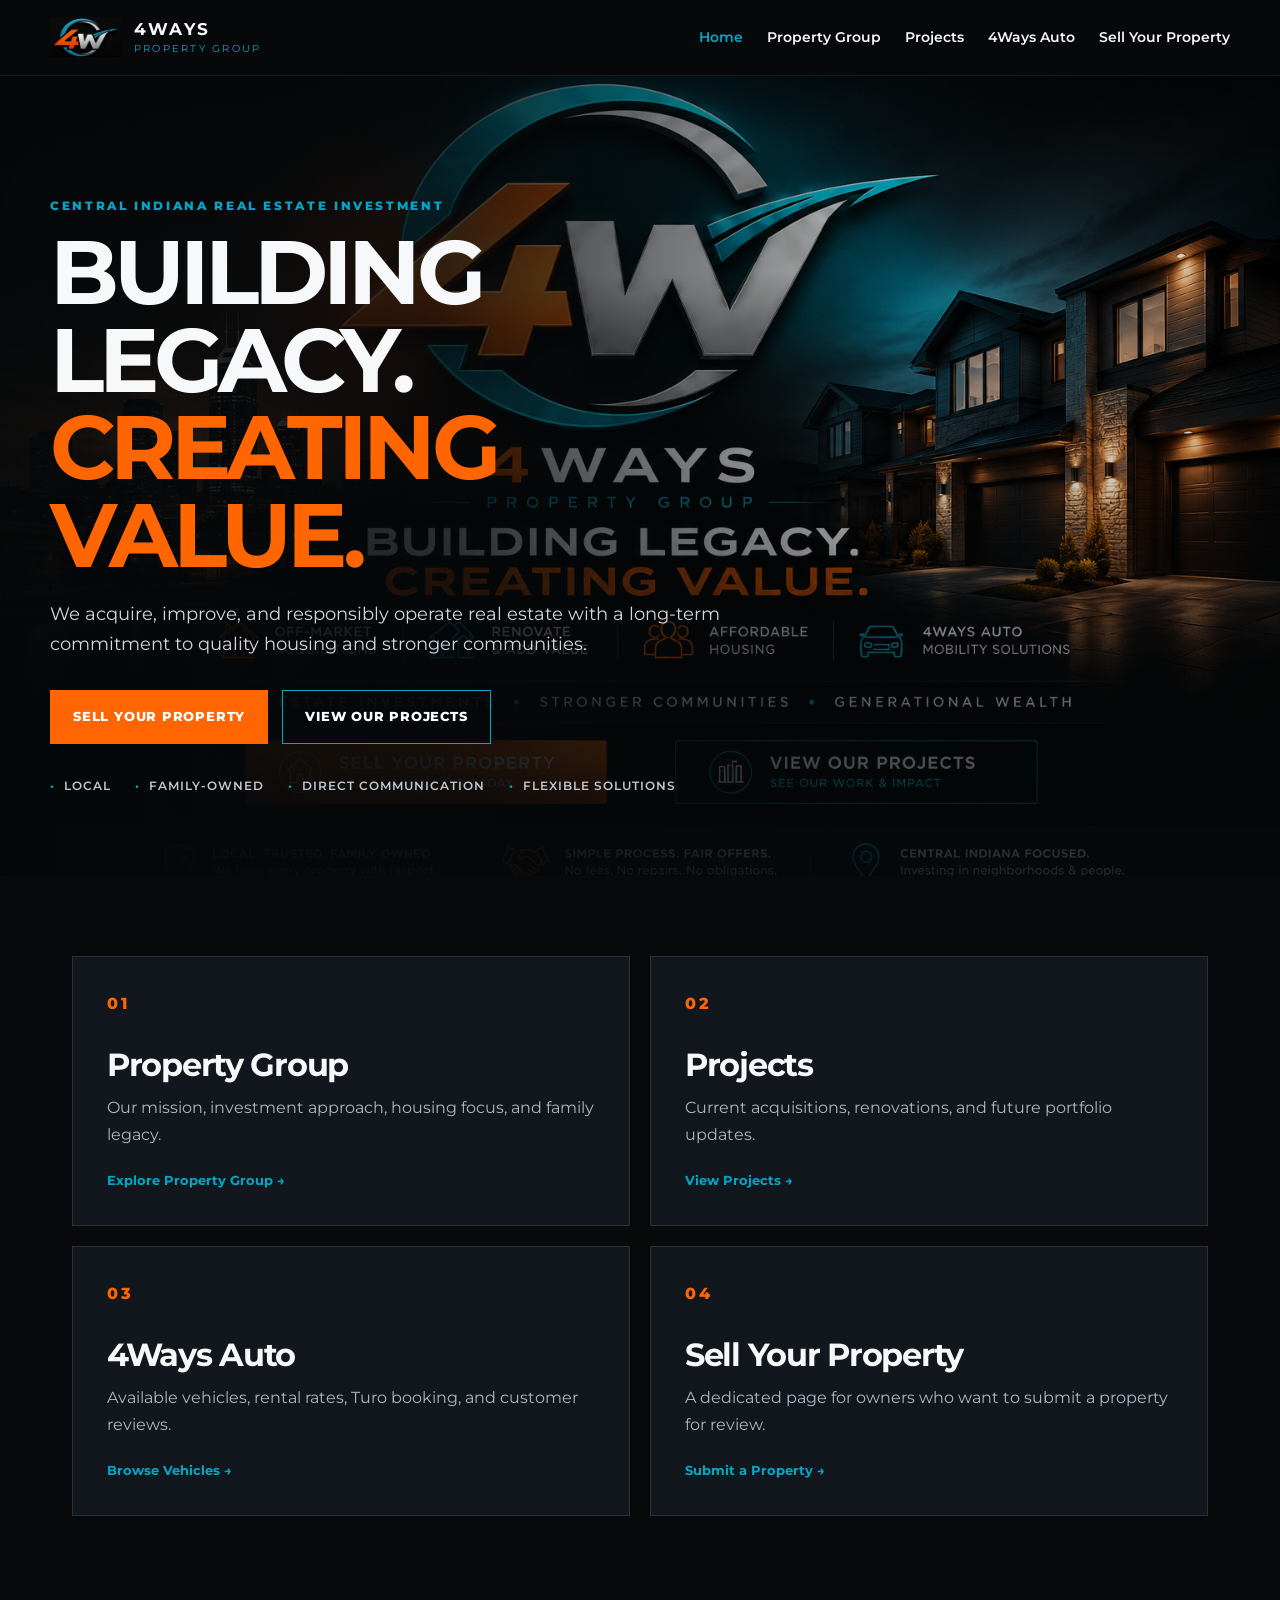
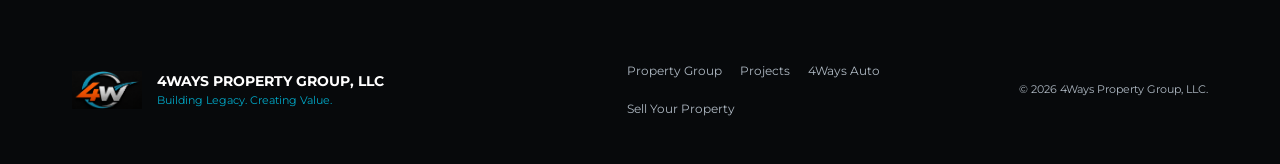
==== commit 552e4adf: "Add files via upload" ====
--- a/index.html
+++ b/index.html
@@ -3,48 +3,31 @@
 <head>
   <meta charset="utf-8">
   <meta name="viewport" content="width=device-width, initial-scale=1">
-  <meta name="description" content="4Ways Property Group is a family-owned Central Indiana real estate investment company focused on off-market acquisitions, renovations, quality housing, and long-term value.">
+  <meta name="description" content="The digital home of 4Ways Property Group and 4Ways Auto.">
   <meta name="theme-color" content="#080b0e">
-
-  <meta property="og:title" content="4Ways Property Group | Building Legacy. Creating Value.">
-  <meta property="og:description" content="Off-market acquisitions, value-add renovations, affordable housing, and long-term real estate investment in Central Indiana.">
-  <meta property="og:image" content="4ways-hero-banner.png">
-  <meta property="og:type" content="website">
-
-  <title>4Ways Property Group | Building Legacy. Creating Value.</title>
+  <title>4Ways | Building Legacy. Creating Value.</title>
   <link rel="icon" href="4ways-logo.png">
   <link rel="preconnect" href="https://fonts.googleapis.com">
   <link rel="preconnect" href="https://fonts.gstatic.com" crossorigin>
   <link href="https://fonts.googleapis.com/css2?family=Montserrat:wght@400;500;600;700;800&display=swap" rel="stylesheet">
   <link rel="stylesheet" href="styles.css">
 </head>
-
 <body>
-  <header class="site-header">
-    <a class="brand" href="#home" aria-label="4Ways Property Group home">
-      <img src="4ways-logo.png" alt="4Ways logo">
-      <span>
-        <strong>4WAYS</strong>
-        <small>PROPERTY GROUP</small>
-      </span>
-    </a>
-
-    <button class="menu-button" type="button" aria-expanded="false" aria-controls="main-nav">
-      Menu
-    </button>
-
-    <nav id="main-nav" aria-label="Main navigation">
-      <a href="#about">About</a>
-      <a href="#services">What We Do</a>
-      <a href="#projects">Projects</a>
-      <a href="#auto">4Ways Auto</a>
-      <a href="#legacy">Our Legacy</a>
-      <a class="nav-cta" href="#sell">Sell Your Property</a>
-    </nav>
-  </header>
-
-  <main>
-    <section id="home" class="hero" aria-label="4Ways Property Group introduction">
+<header class="site-header">
+  <a class="brand" href="index.html" aria-label="4Ways home">
+    <img src="4ways-logo.png" alt="4Ways logo">
+    <span><strong>4WAYS</strong><small>PROPERTY GROUP</small></span>
+  </a>
+  <button class="menu-button" type="button" aria-expanded="false" aria-controls="main-nav">Menu</button>
+  <nav id="main-nav" aria-label="Main navigation">
+    <a class="active" href="index.html">Home</a>
+<a href="property.html">Property Group</a>
+<a href="projects.html">Projects</a>
+<a href="auto.html">4Ways Auto</a>
+<a href="sell.html">Sell Your Property</a>
+  </nav>
+</header>
+<main><section id="home" class="hero" aria-label="4Ways Property Group introduction">
       <img class="hero-art" src="4ways-hero-banner.png" alt="4Ways Property Group hero graphic featuring Indianapolis, housing, and the 4Ways brand">
       <div class="hero-overlay"></div>
       <div class="hero-content">
@@ -52,8 +35,8 @@
         <h1>Building Legacy.<br><span>Creating Value.</span></h1>
         <p class="hero-lead">We acquire, improve, and responsibly operate real estate with a long-term commitment to quality housing and stronger communities.</p>
         <div class="hero-actions">
-          <a class="button primary" href="#sell">Sell Your Property</a>
-          <a class="button secondary" href="#projects">View Our Projects</a>
+          <a class="button primary" href="sell.html">Sell Your Property</a>
+          <a class="button secondary" href="projects.html">View Our Projects</a>
         </div>
         <div class="trust-strip">
           <span>Local</span>
@@ -63,341 +46,26 @@
         </div>
       </div>
     </section>
-
-    <section class="impact" aria-label="4Ways impact">
-      <div>
-        <strong>2</strong>
-        <span>Properties Acquired</span>
-      </div>
-      <div>
-        <strong>4</strong>
-        <span>Households Served</span>
-      </div>
-      <div>
-        <strong>1</strong>
-        <span>Central Indiana Community</span>
-      </div>
-      <div>
-        <strong>1</strong>
-        <span>Family Vision</span>
-      </div>
-    </section>
-
-    <section id="about" class="split-section">
-      <div class="section-copy">
-        <p class="eyebrow">MEET 4WAYS</p>
-        <h2>Real estate with purpose.</h2>
-        <p>Founded by Jimmie Winbush Sr., 4Ways Property Group invests in residential real estate throughout Central Indiana. Our focus is acquiring properties with potential, completing thoughtful improvements, and creating long-term value for residents, communities, partners, and future generations.</p>
-        <p>We approach every opportunity with straightforward communication, responsible underwriting, and respect for the people connected to the property.</p>
-        <a class="text-link" href="#legacy">Read about the Winbush Legacy →</a>
-      </div>
-
-      <aside class="mission-card">
-        <p class="eyebrow">OUR MISSION</p>
-        <blockquote>“Create quality housing, strengthen communities, and build opportunities that can be passed from one generation to the next.”</blockquote>
-        <div class="mission-list">
-          <span>Responsible investment</span>
-          <span>Quality housing</span>
-          <span>Long-term ownership</span>
-          <span>Generational wealth</span>
-        </div>
-      </aside>
-    </section>
-
-    <section id="services" class="dark-section">
-      <div class="section-heading">
-        <p class="eyebrow">WHAT WE DO</p>
-        <h2>Four pathways. One standard.</h2>
-        <p>Each part of the 4Ways vision supports responsible growth and lasting value.</p>
-      </div>
-
-      <div class="service-grid">
-        <article>
-          <span class="service-number">01</span>
-          <h3>Off-Market Acquisitions</h3>
-          <p>We work directly with owners who want a respectful, straightforward conversation about selling a property.</p>
-        </article>
-        <article>
-          <span class="service-number">02</span>
-          <h3>Renovate & Add Value</h3>
-          <p>We improve function, safety, appearance, and long-term performance through practical renovations.</p>
-        </article>
-        <article>
-          <span class="service-number">03</span>
-          <h3>Quality & Affordable Housing</h3>
-          <p>We pursue housing strategies that balance resident needs, responsible operations, and sustainable investment.</p>
-        </article>
-        <article>
-          <span class="service-number">04</span>
-          <h3>4Ways Auto</h3>
-          <p>Our mobility division delivers dependable vehicle solutions with the same service-first family values.</p>
-        </article>
-      </div>
-    </section>
-
-    <section id="projects" class="projects-section">
-      <div class="section-heading left">
-        <p class="eyebrow">FEATURED PROJECT</p>
-        <h2>105/107 W. Gimber Street</h2>
-        <p>A Central Indianapolis duplex positioned for long-term ownership, upgraded housing, and sustainable cash flow.</p>
-      </div>
-
-      <div class="project-card">
-        <div class="project-visual">
-          <div class="project-placeholder">
-            <img src="4ways-logo.png" alt="">
-            <span>Project photography coming soon</span>
-          </div>
-        </div>
-        <div class="project-details">
-          <span class="project-tag">DUPLEX • INDIANAPOLIS</span>
-          <h3>Value-add renovation and repositioning</h3>
-          <p>This project represents the foundation of the 4Ways portfolio: improve the property, provide quality housing, strengthen operations, and hold for long-term value.</p>
-          <dl>
-            <div><dt>Property Type</dt><dd>Two-unit residential</dd></div>
-            <div><dt>Strategy</dt><dd>Renovate and hold</dd></div>
-            <div><dt>Focus</dt><dd>Quality housing and durable value</dd></div>
-          </dl>
-          <span class="coming-soon">Before-and-after gallery coming after final photography.</span>
-        </div>
-      </div>
-    </section>
-
-
-    <section id="auto" class="auto-section">
-      <div class="section-heading">
-        <p class="eyebrow">4WAYS AUTO • LEGACY DRIVEN</p>
-        <h2>Flexible vehicle rentals for daily, weekly, and monthly needs.</h2>
-        <p>Browse available vehicles, compare estimated rental options, and book eligible cars directly through Turo.</p>
-      </div>
-
-      <div class="auto-toolbar">
-        <div>
-          <strong>Available vehicles</strong>
-          <span>Rates shown are starting estimates and may vary by date, mileage, delivery, taxes, and platform fees.</span>
-        </div>
-        <a class="button secondary" href="mailto:jwinbush@4wayspropertygroup.com?subject=4Ways%20Auto%20Rental%20Inquiry">Ask About a Rental</a>
-      </div>
-
-      <div class="vehicle-grid">
-        <article class="vehicle-card">
-          <div class="vehicle-image real-vehicle-image">
-            <img src="sonata-exterior-main.jpg" alt="2024 Hyundai Sonata available from 4Ways Auto">
-            <span class="availability available">Available on Turo</span>
-            <div class="vehicle-name-overlay">
-              <small>4WAYS AUTO</small>
-              <strong>2024 Hyundai Sonata</strong>
-            </div>
-          </div>
-          <div class="vehicle-content">
-            <div class="vehicle-meta"><span>5 seats</span><span>Automatic</span><span>Fuel efficient</span></div>
-            <p>Modern midsize sedan suited for business travel, airport trips, weekend use, and dependable everyday transportation.</p>
-            <div class="rate-grid">
-              <div><small>Daily</small><strong>$50</strong><span>starting rate</span></div>
-              <div><small>Weekly</small><strong>$300</strong><span>starting rate</span></div>
-              <div><small>Monthly</small><strong>$1,375</strong><span>starting rate</span></div>
-            </div>
-
-            <div class="vehicle-gallery" aria-label="2024 Hyundai Sonata photo gallery">
-              <button type="button" class="gallery-main" data-gallery-main>
-                <img src="sonata-exterior-main.jpg" alt="Exterior view of the 2024 Hyundai Sonata">
-              </button>
-              <div class="gallery-thumbnails">
-                <button type="button" data-gallery-src="sonata-exterior-main.jpg" data-gallery-alt="Exterior view of the 2024 Hyundai Sonata"><img src="sonata-exterior-main.jpg" alt=""></button>
-                <button type="button" data-gallery-src="sonata-interior-rear-view.jpg" data-gallery-alt="Front interior viewed from the rear seat"><img src="sonata-interior-rear-view.jpg" alt=""></button>
-                <button type="button" data-gallery-src="sonata-driver-seat.jpg" data-gallery-alt="Driver seat and front cabin"><img src="sonata-driver-seat.jpg" alt=""></button>
-                <button type="button" data-gallery-src="sonata-dashboard-wide.jpg" data-gallery-alt="Wide dashboard and infotainment display"><img src="sonata-dashboard-wide.jpg" alt=""></button>
-                <button type="button" data-gallery-src="sonata-rear-seats.jpg" data-gallery-alt="Rear passenger seating"><img src="sonata-rear-seats.jpg" alt=""></button>
-                <button type="button" data-gallery-src="sonata-reverse-camera.jpg" data-gallery-alt="Digital dashboard and reverse camera"><img src="sonata-reverse-camera.jpg" alt=""></button>
-                <button type="button" data-gallery-src="sonata-exterior-close.jpg" data-gallery-alt="Close exterior view of the Hyundai Sonata"><img src="sonata-exterior-close.jpg" alt=""></button>
-              </div>
-            </div>
-            <div class="vehicle-actions">
-              <a class="button primary" href="https://turo.com/us/en/car-rental/united-states/carmel-in/hyundai/sonata/3814436" target="_blank" rel="noopener">View on Turo</a>
-              <a class="button secondary" href="mailto:jwinbush@4wayspropertygroup.com?subject=2024%20Hyundai%20Sonata%20Rental%20Inquiry">Monthly Inquiry</a>
-            </div>
-            <small class="vehicle-note">Book this vehicle securely through its live Turo listing. Direct weekly and monthly inquiries remain subject to availability and rental requirements.</small>
-          </div>
-        </article>
-
-        <article class="vehicle-card">
-          <div class="vehicle-image vehicle-image-civic">
-            <span class="availability planned">Coming Soon</span>
-            <div class="vehicle-name-overlay">
-              <small>4WAYS AUTO</small>
-              <strong>Honda Civic</strong>
-            </div>
-          </div>
-          <div class="vehicle-content">
-            <div class="vehicle-meta"><span>5 seats</span><span>Automatic</span><span>Compact sedan</span></div>
-            <p>A practical, easy-to-drive option for local transportation, work assignments, and longer-term mobility needs.</p>
-            <div class="rate-grid">
-              <div><small>Daily</small><strong>$—</strong><span>starting rate</span></div>
-              <div><small>Weekly</small><strong>$—</strong><span>estimated package</span></div>
-              <div><small>Monthly</small><strong>$—</strong><span>inquiry required</span></div>
-            </div>
-            <div class="vehicle-actions">
-              <a class="button primary disabled-link" href="#auto">Listing Coming Soon</a>
-              <a class="button secondary" href="mailto:jwinbush@4wayspropertygroup.com?subject=Honda%20Civic%20Rental%20Inquiry">Join Waitlist</a>
-            </div>
-            <small class="vehicle-note">Update this card when the vehicle is ready and approved for rental.</small>
-          </div>
-        </article>
-
-        <article class="vehicle-card add-vehicle-card">
-          <div><span class="plus-mark">+</span><h3>Next fleet vehicle</h3><p>This space is ready for the next 4Ways Auto rental. Add a photo, availability, pricing, and booking link when the vehicle joins the fleet.</p></div>
-        </article>
-      </div>
-
-      <div class="rental-info">
-        <article><span>01</span><h3>Daily Rentals</h3><p>Best for short trips, temporary transportation, and weekend plans. Eligible vehicles link directly to Turo for booking.</p></article>
-        <article><span>02</span><h3>Weekly Rentals</h3><p>Designed for longer visits, work assignments, and customers who need more flexibility than a short trip.</p></article>
-        <article><span>03</span><h3>Monthly Rentals</h3><p>Longer-term requests are reviewed individually based on vehicle availability, mileage expectations, insurance, and platform requirements.</p></article>
-      </div>
-
-      <div class="reviews-panel">
-        <div class="reviews-heading">
-          <div><p class="eyebrow">VERIFIED CUSTOMER EXPERIENCES</p><h2>Five-star service, one guest at a time.</h2></div>
-          <div class="rating-summary" aria-label="5 out of 5 stars"><span class="stars">★★★★★</span><strong>5.0</strong><small>Only verified five-star customer reviews are displayed here.</small></div>
-        </div>
-        <div class="review-grid">
-          <article class="review-card placeholder-review"><span class="stars">★★★★★</span><p>Verified five-star customer comments will appear here after you provide the exact review text and permission to publish it.</p><footer><strong>Verified Turo Guest</strong><span>Review pending</span></footer></article>
-          <article class="review-card placeholder-review"><span class="stars">★★★★★</span><p>This section is designed to feature only authentic customer feedback—not generated or edited testimonials.</p><footer><strong>Verified Customer</strong><span>Review pending</span></footer></article>
-          <article class="review-card review-policy"><h3>Review standard</h3><p>Reviews should be copied exactly from the rental platform, with the guest’s first name or initials used only when appropriate.</p><a href="mailto:jwinbush@4wayspropertygroup.com?subject=Add%20a%204Ways%20Auto%20Review">Submit a Review for the Website →</a></article>
-        </div>
-      </div>
-    </section>
-
-    <section id="legacy" class="legacy-section">
-      <div class="legacy-logo">
-        <img src="4ways-logo.png" alt="4Ways logo">
-      </div>
-      <div>
-        <p class="eyebrow">THE WINBUSH LEGACY</p>
-        <h2>Built for more than one generation.</h2>
-        <p>4Ways Property Group was created to build something lasting: a family company rooted in disciplined investment, service, and opportunity. The name represents multiple pathways working toward one goal—creating value today while building a stronger foundation for tomorrow.</p>
-        <p>As the company grows, the 4Ways family will connect real estate, mobility, and future business divisions under one shared standard: reliability, integrity, and long-term thinking.</p>
-      </div>
-    </section>
-
-    <section id="sell" class="seller-section">
-      <div class="seller-intro">
-        <p class="eyebrow">SELL YOUR PROPERTY</p>
-        <h2>Tell us about your property.</h2>
-        <p>We consider single-family homes, duplexes, multifamily properties, vacant properties, inherited homes, and buildings that need repairs or repositioning.</p>
-
-        <div class="benefit-list">
-          <div><strong>As-is consideration</strong><span>No promise to make repairs or clean before contacting us.</span></div>
-          <div><strong>Flexible timing</strong><span>Discuss a closing timeline that fits your situation.</span></div>
-          <div><strong>No obligation</strong><span>Submitting information does not require you to sell.</span></div>
-          <div><strong>Local conversation</strong><span>Work directly with a Central Indiana family-owned company.</span></div>
-        </div>
-      </div>
-
-      <form id="property-form" class="lead-form">
-        <div class="form-title">
-          <span>PROPERTY INQUIRY</span>
-          <h3>Request a property review</h3>
-          <p>Complete what you know. Required fields are marked with an asterisk.</p>
-        </div>
-
-        <label>Property address *
-          <input name="address" type="text" required placeholder="Street, city, state, ZIP">
-        </label>
-
-        <div class="field-grid">
-          <label>Property type
-            <select name="propertyType">
-              <option value="">Select</option>
-              <option>Single-family home</option>
-              <option>Duplex</option>
-              <option>Multifamily property</option>
-              <option>Apartment building</option>
-              <option>Mixed-use building</option>
-              <option>Vacant land</option>
-              <option>Other</option>
-            </select>
-          </label>
-          <label>Condition
-            <select name="condition">
-              <option value="">Select</option>
-              <option>Move-in ready</option>
-              <option>Needs light updates</option>
-              <option>Needs significant repairs</option>
-              <option>Vacant or distressed</option>
-              <option>Unsure</option>
-            </select>
-          </label>
-        </div>
-
-        <div class="field-grid">
-          <label>Desired timeline
-            <select name="timeline">
-              <option value="">Select</option>
-              <option>As soon as possible</option>
-              <option>Within 30 days</option>
-              <option>Within 60–90 days</option>
-              <option>Flexible</option>
-              <option>Just exploring</option>
-            </select>
-          </label>
-          <label>Asking price
-            <input name="askingPrice" type="text" inputmode="decimal" placeholder="$">
-          </label>
-        </div>
-
-        <label>Property details
-          <textarea name="details" rows="4" placeholder="Repairs, occupancy, loan balance, reason for selling, or other helpful information"></textarea>
-        </label>
-
-        <div class="field-grid">
-          <label>Your name *
-            <input name="name" type="text" required>
-          </label>
-          <label>Phone number *
-            <input name="phone" type="tel" required>
-          </label>
-        </div>
-
-        <label>Email address *
-          <input name="email" type="email" required>
-        </label>
-
-        <label class="consent">
-          <input type="checkbox" required>
-          <span>I agree that 4Ways Property Group may contact me about this property inquiry.</span>
-        </label>
-
-        <button class="button primary full" type="submit">Send Property Details</button>
-        <p id="form-status" class="form-status" role="status"></p>
-        <small class="form-note">Submitting this form does not guarantee an offer. Any offer is subject to property, value, title, and condition review.</small>
-      </form>
-    </section>
-
-    <section class="contact-strip">
-      <div>
-        <p class="eyebrow">LET’S CONNECT</p>
-        <h2>Building something for the long term.</h2>
-      </div>
-      <a class="button secondary" href="mailto:jwinbush@4wayspropertygroup.com">Email 4Ways Property Group</a>
-    </section>
-  </main>
-
-  <footer>
-    <div class="footer-brand">
-      <img src="4ways-logo.png" alt="4Ways logo">
-      <div><strong>4WAYS PROPERTY GROUP, LLC</strong><span>Building Legacy. Creating Value.</span></div>
-    </div>
-    <div class="footer-links">
-      <a href="#about">About</a>
-      <a href="#services">What We Do</a>
-      <a href="#projects">Projects</a>
-      <a href="#auto">4Ways Auto</a>
-      <a href="#sell">Sell Your Property</a>
-    </div>
-    <p>© <span id="year"></span> 4Ways Property Group, LLC. All rights reserved.</p>
-  </footer>
-
-  <script src="script.js"></script>
+<section class="layer-grid">
+  <a class="layer-card" href="property.html"><span>01</span><h2>Property Group</h2><p>Our mission, investment approach, housing focus, and family legacy.</p><strong>Explore Property Group →</strong></a>
+  <a class="layer-card" href="projects.html"><span>02</span><h2>Projects</h2><p>Current acquisitions, renovations, and future portfolio updates.</p><strong>View Projects →</strong></a>
+  <a class="layer-card" href="auto.html"><span>03</span><h2>4Ways Auto</h2><p>Available vehicles, rental rates, Turo booking, and customer reviews.</p><strong>Browse Vehicles →</strong></a>
+  <a class="layer-card" href="sell.html"><span>04</span><h2>Sell Your Property</h2><p>A dedicated page for owners who want to submit a property for review.</p><strong>Submit a Property →</strong></a>
+</section>
+</main>
+<footer>
+  <div class="footer-brand">
+    <img src="4ways-logo.png" alt="4Ways logo">
+    <div><strong>4WAYS PROPERTY GROUP, LLC</strong><span>Building Legacy. Creating Value.</span></div>
+  </div>
+  <div class="footer-links">
+    <a href="property.html">Property Group</a>
+    <a href="projects.html">Projects</a>
+    <a href="auto.html">4Ways Auto</a>
+    <a href="sell.html">Sell Your Property</a>
+  </div>
+  <p>© <span id="year"></span> 4Ways Property Group, LLC.</p>
+</footer>
+<script src="script.js"></script>
 </body>
-</html>
+</html>
--- a/styles.css
+++ b/styles.css
@@ -249,3 +249,20 @@
     grid-template-columns:repeat(4,1fr);
   }
 }
+
+nav a.active{color:var(--teal)}
+.page-hero{
+  padding:130px max(22px,calc((100% - var(--max))/2)) 75px;
+  background:radial-gradient(circle at 80% 15%,rgba(0,169,200,.12),transparent 28%),radial-gradient(circle at 15% 15%,rgba(255,101,0,.10),transparent 26%),#0b0f13;
+  border-bottom:1px solid var(--line);
+}
+.page-hero h1{max-width:900px;margin-bottom:22px;font-size:clamp(2.8rem,6vw,5.6rem)}
+.page-hero>p:last-child{max-width:760px;color:var(--muted);font-size:1.05rem}
+.layer-grid{max-width:var(--max);margin:0 auto;padding:80px 22px 100px;display:grid;grid-template-columns:repeat(2,1fr);gap:20px}
+.layer-card{min-height:270px;padding:34px;background:#11171d;border:1px solid var(--line);display:flex;flex-direction:column}
+.layer-card:hover{border-color:var(--teal);transform:translateY(-4px);transition:.2s ease}
+.layer-card>span{color:var(--orange);font-weight:800;letter-spacing:.16em}
+.layer-card h2{margin:30px 0 14px;font-size:2rem}
+.layer-card p{color:var(--muted);max-width:520px}
+.layer-card strong{margin-top:auto;color:var(--teal);font-size:.82rem}
+@media(max-width:700px){.layer-grid{grid-template-columns:1fr}.page-hero{padding-top:105px}}
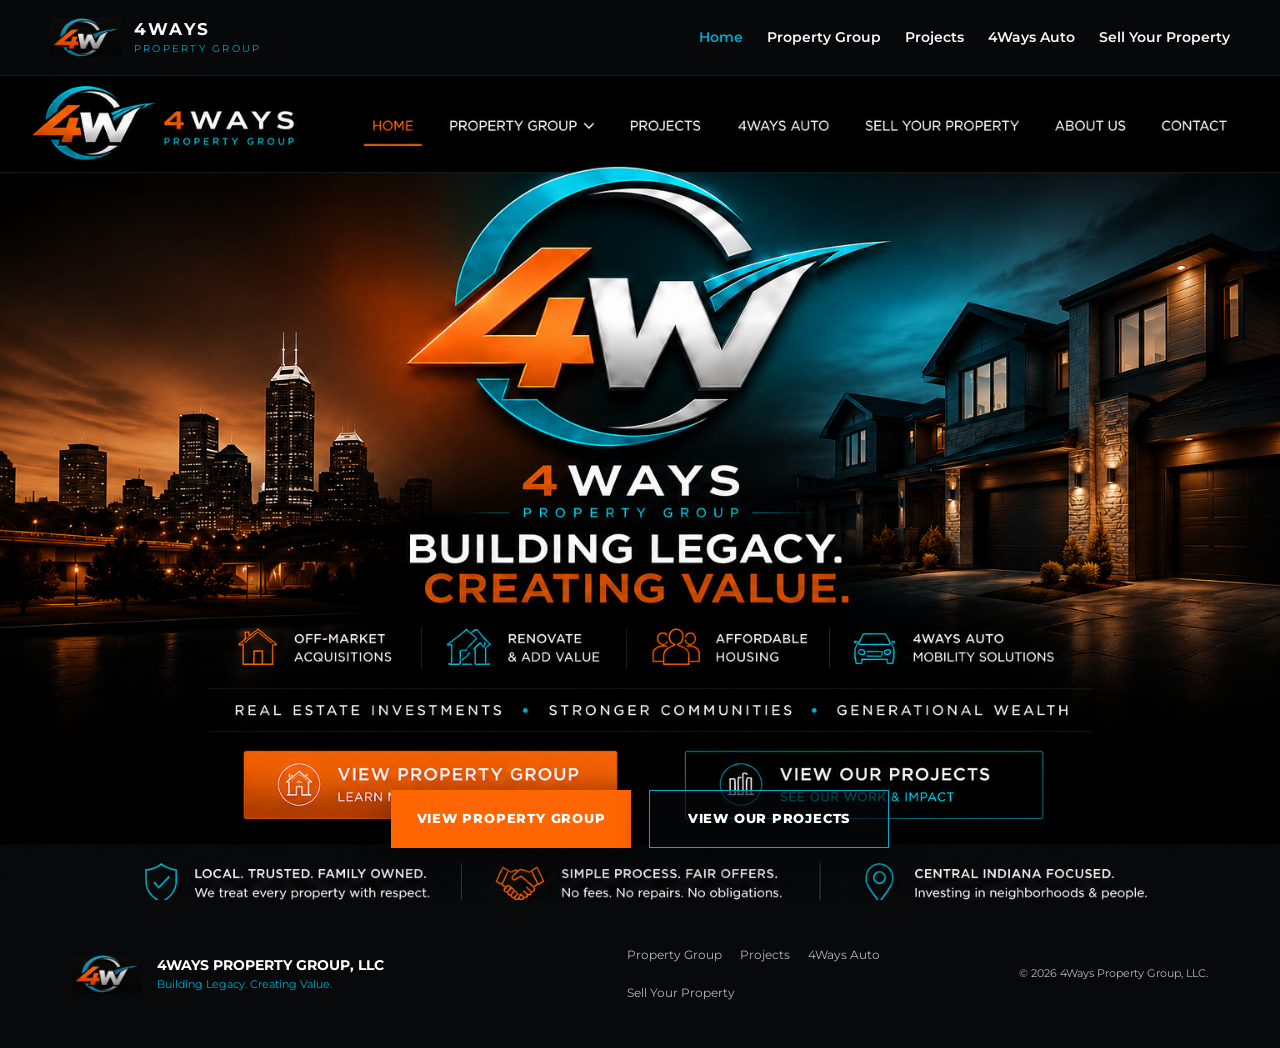
==== commit 0a2ccf20: "Add files via upload" ====
--- a/index.html
+++ b/index.html
@@ -27,32 +27,20 @@
 <a href="sell.html">Sell Your Property</a>
   </nav>
 </header>
-<main><section id="home" class="hero" aria-label="4Ways Property Group introduction">
-      <img class="hero-art" src="4ways-hero-banner.png" alt="4Ways Property Group hero graphic featuring Indianapolis, housing, and the 4Ways brand">
-      <div class="hero-overlay"></div>
-      <div class="hero-content">
-        <p class="eyebrow">CENTRAL INDIANA REAL ESTATE INVESTMENT</p>
-        <h1>Building Legacy.<br><span>Creating Value.</span></h1>
-        <p class="hero-lead">We acquire, improve, and responsibly operate real estate with a long-term commitment to quality housing and stronger communities.</p>
-        <div class="hero-actions">
-          <a class="button primary" href="sell.html">Sell Your Property</a>
-          <a class="button secondary" href="projects.html">View Our Projects</a>
-        </div>
-        <div class="trust-strip">
-          <span>Local</span>
-          <span>Family-Owned</span>
-          <span>Direct Communication</span>
-          <span>Flexible Solutions</span>
-        </div>
-      </div>
-    </section>
-<section class="layer-grid">
-  <a class="layer-card" href="property.html"><span>01</span><h2>Property Group</h2><p>Our mission, investment approach, housing focus, and family legacy.</p><strong>Explore Property Group →</strong></a>
-  <a class="layer-card" href="projects.html"><span>02</span><h2>Projects</h2><p>Current acquisitions, renovations, and future portfolio updates.</p><strong>View Projects →</strong></a>
-  <a class="layer-card" href="auto.html"><span>03</span><h2>4Ways Auto</h2><p>Available vehicles, rental rates, Turo booking, and customer reviews.</p><strong>Browse Vehicles →</strong></a>
-  <a class="layer-card" href="sell.html"><span>04</span><h2>Sell Your Property</h2><p>A dedicated page for owners who want to submit a property for review.</p><strong>Submit a Property →</strong></a>
-</section>
+
+<main class="landing-main">
+  <section class="landing-only" aria-label="4Ways landing page">
+    <img
+      src="4ways-landing-page.png"
+      alt="4Ways Property Group landing graphic featuring Indianapolis, modern homes, the 4W logo, and the message Building Legacy. Creating Value."
+    >
+    <div class="landing-buttons">
+      <a class="button primary" href="property.html">View Property Group</a>
+      <a class="button secondary" href="projects.html">View Our Projects</a>
+    </div>
+  </section>
 </main>
+
 <footer>
   <div class="footer-brand">
     <img src="4ways-logo.png" alt="4Ways logo">
--- a/styles.css
+++ b/styles.css
@@ -266,3 +266,56 @@
 .layer-card p{color:var(--muted);max-width:520px}
 .layer-card strong{margin-top:auto;color:var(--teal);font-size:.82rem}
 @media(max-width:700px){.layer-grid{grid-template-columns:1fr}.page-hero{padding-top:105px}}
+
+
+/* Version 9: image-only landing page */
+.landing-main{
+  min-height:calc(100vh - 76px);
+  background:#050709;
+}
+.landing-only{
+  position:relative;
+  width:100%;
+  min-height:calc(100vh - 76px);
+  overflow:hidden;
+  display:flex;
+  align-items:center;
+  justify-content:center;
+}
+.landing-only>img{
+  width:100%;
+  height:calc(100vh - 76px);
+  min-height:620px;
+  object-fit:cover;
+  object-position:center top;
+  display:block;
+}
+.landing-buttons{
+  position:absolute;
+  left:50%;
+  bottom:52px;
+  transform:translateX(-50%);
+  display:flex;
+  gap:18px;
+  z-index:3;
+}
+.landing-buttons .button{
+  min-width:240px;
+  min-height:58px;
+  box-shadow:0 14px 34px rgba(0,0,0,.42);
+}
+@media(max-width:900px){
+  .landing-only>img{
+    object-position:center top;
+    min-height:680px;
+  }
+  .landing-buttons{
+    bottom:30px;
+    width:calc(100% - 36px);
+    flex-direction:column;
+  }
+  .landing-buttons .button{
+    width:100%;
+    min-width:0;
+  }
+}
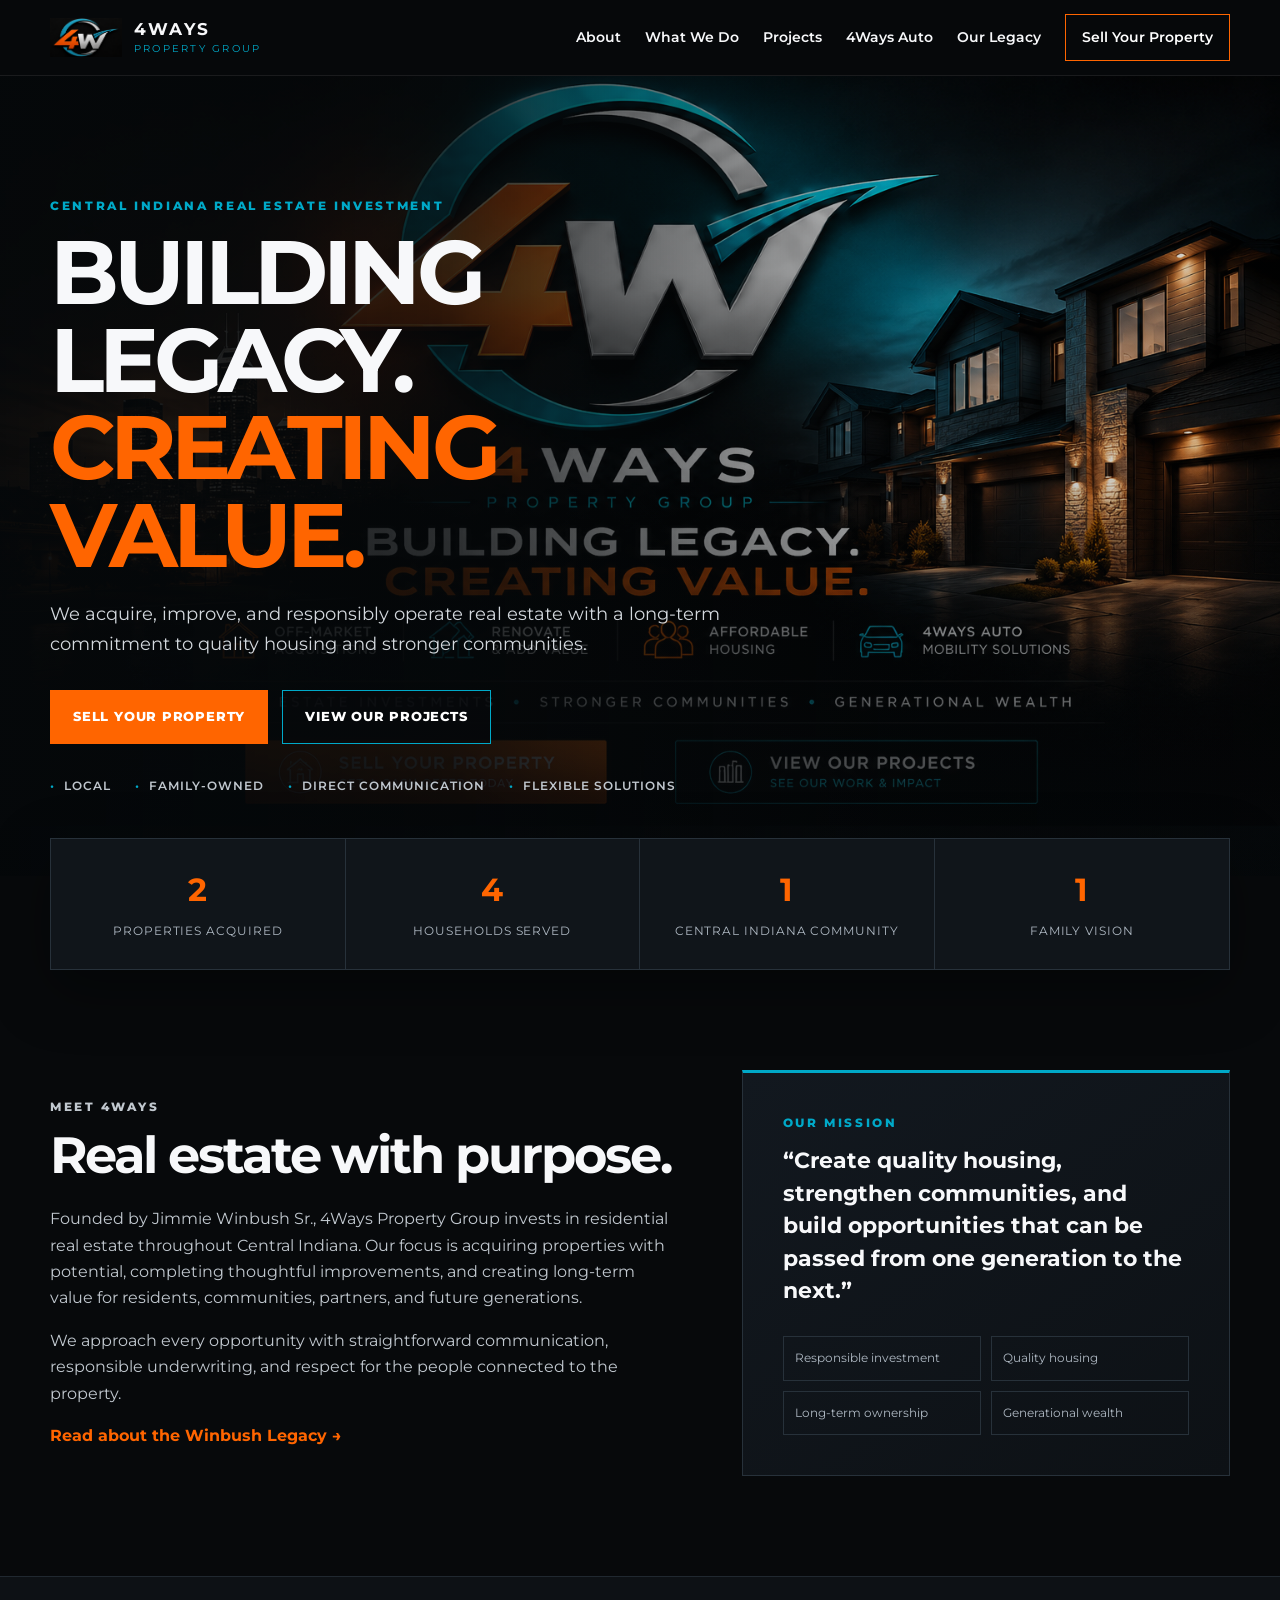
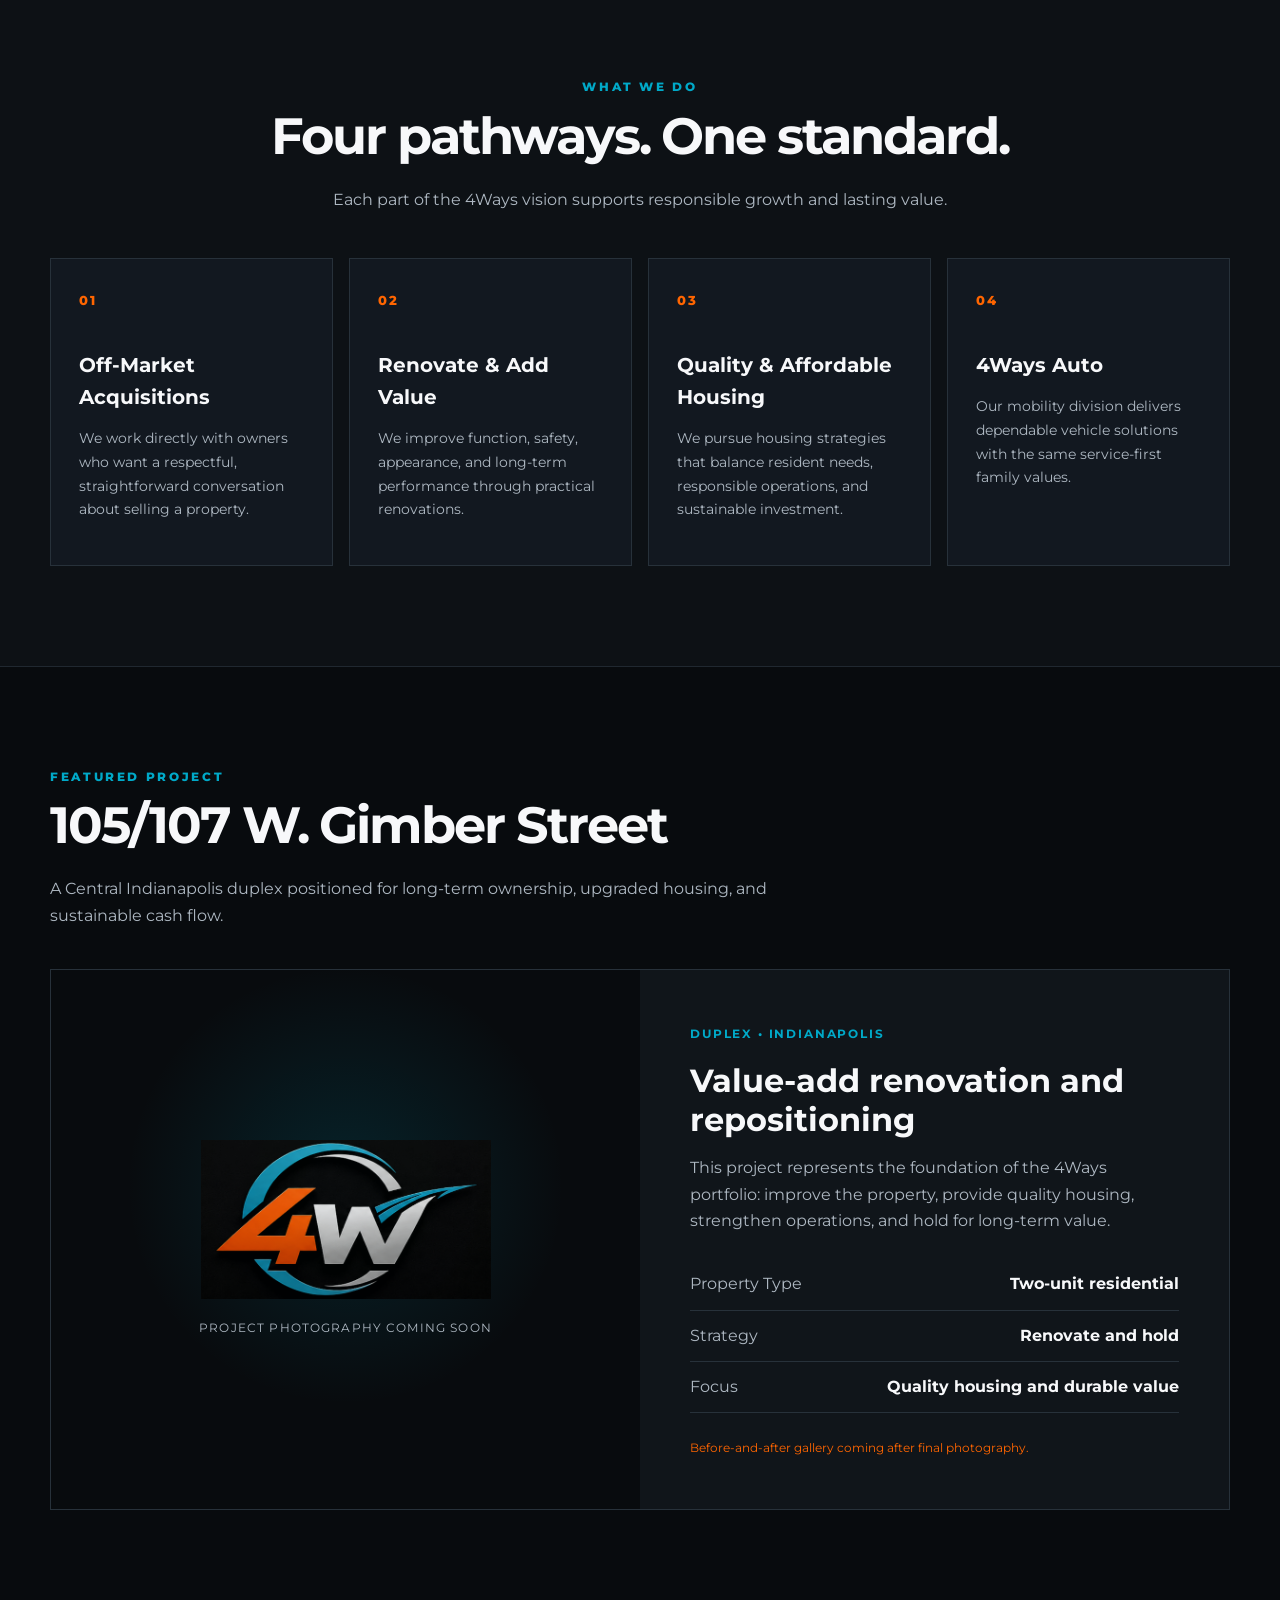
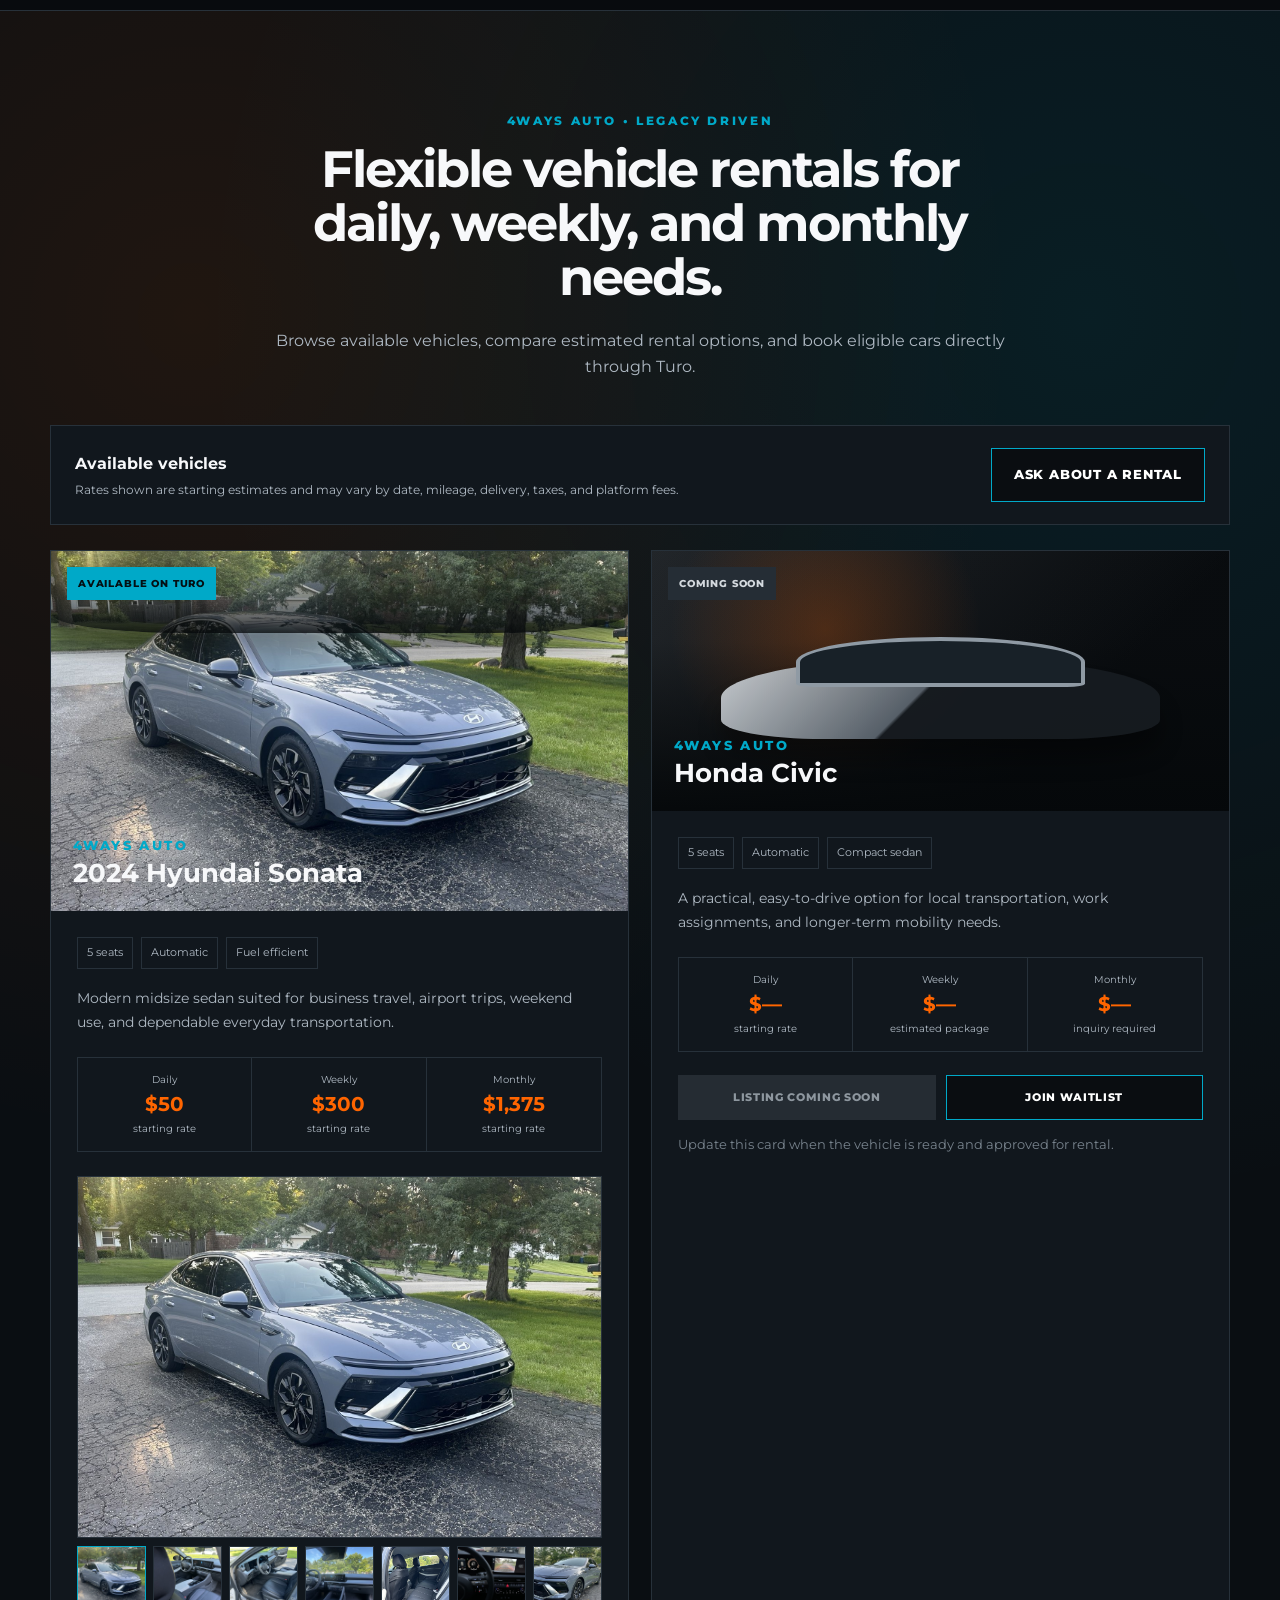
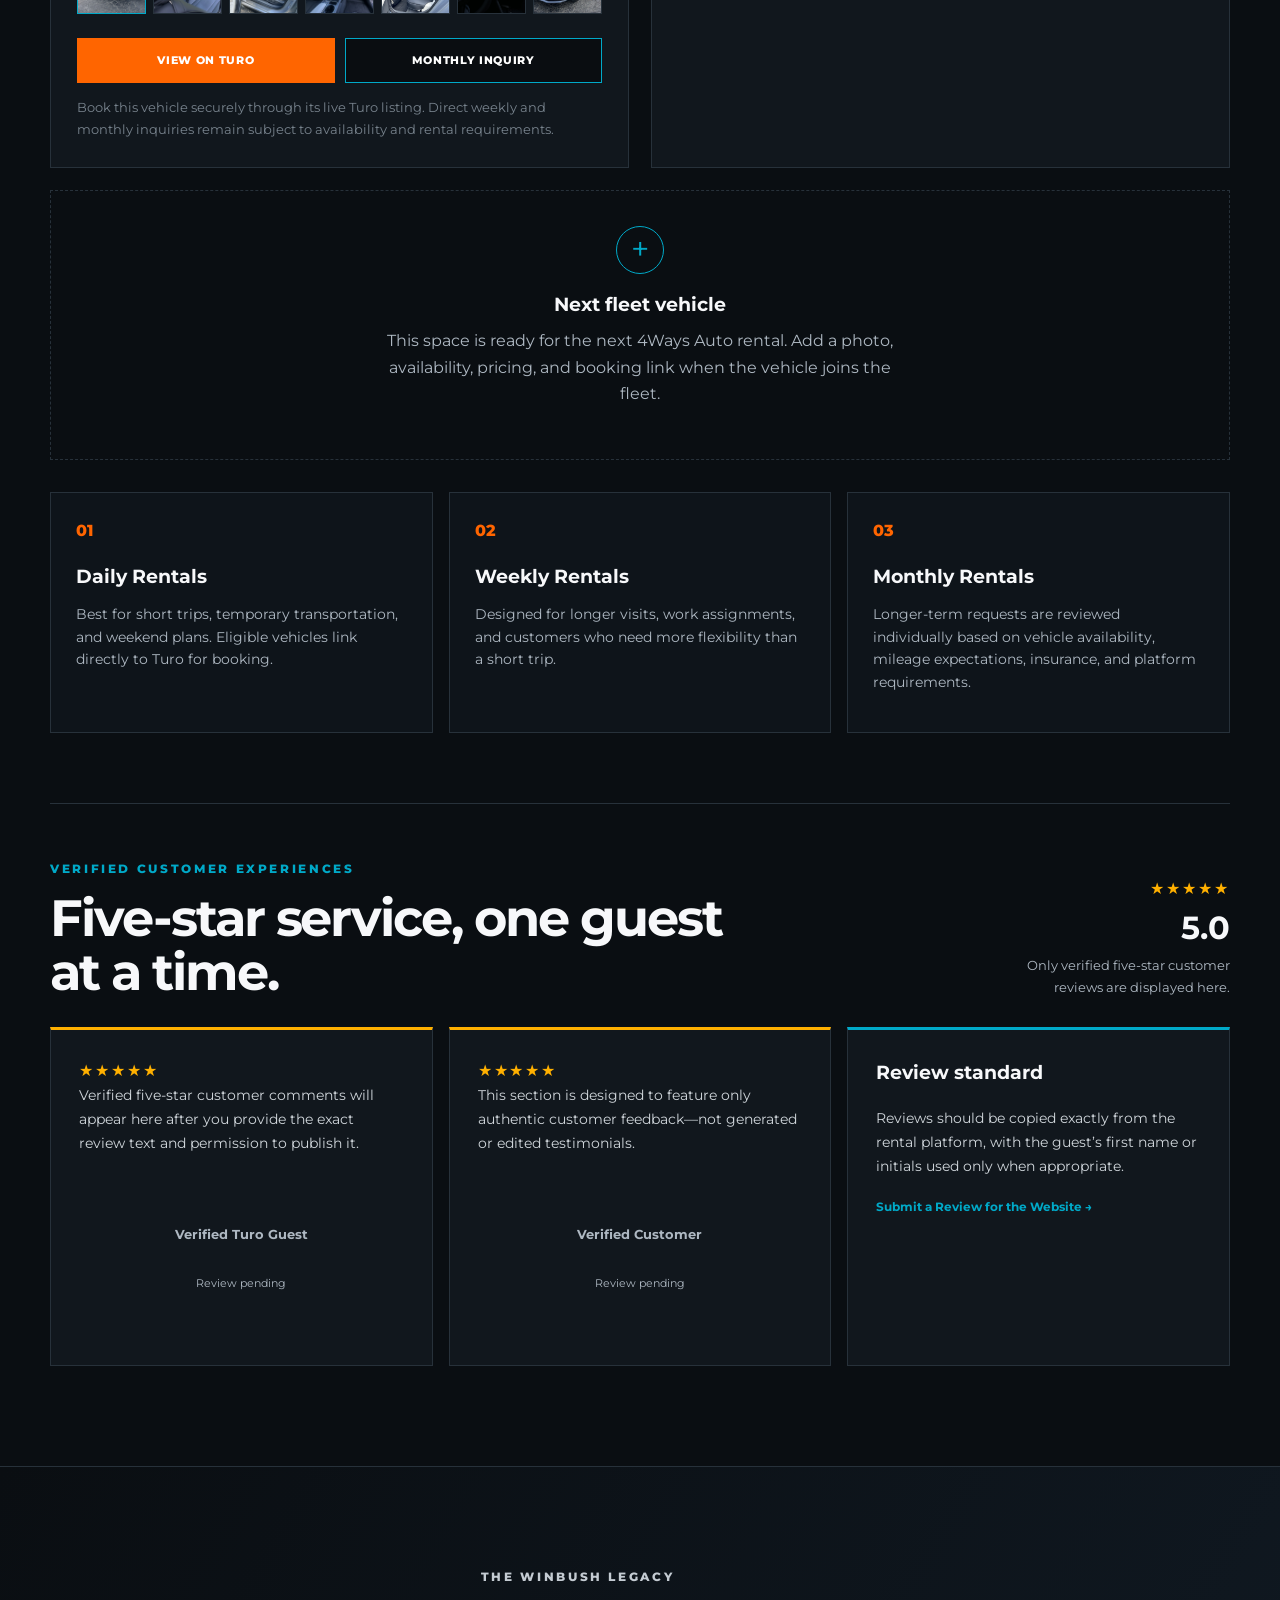
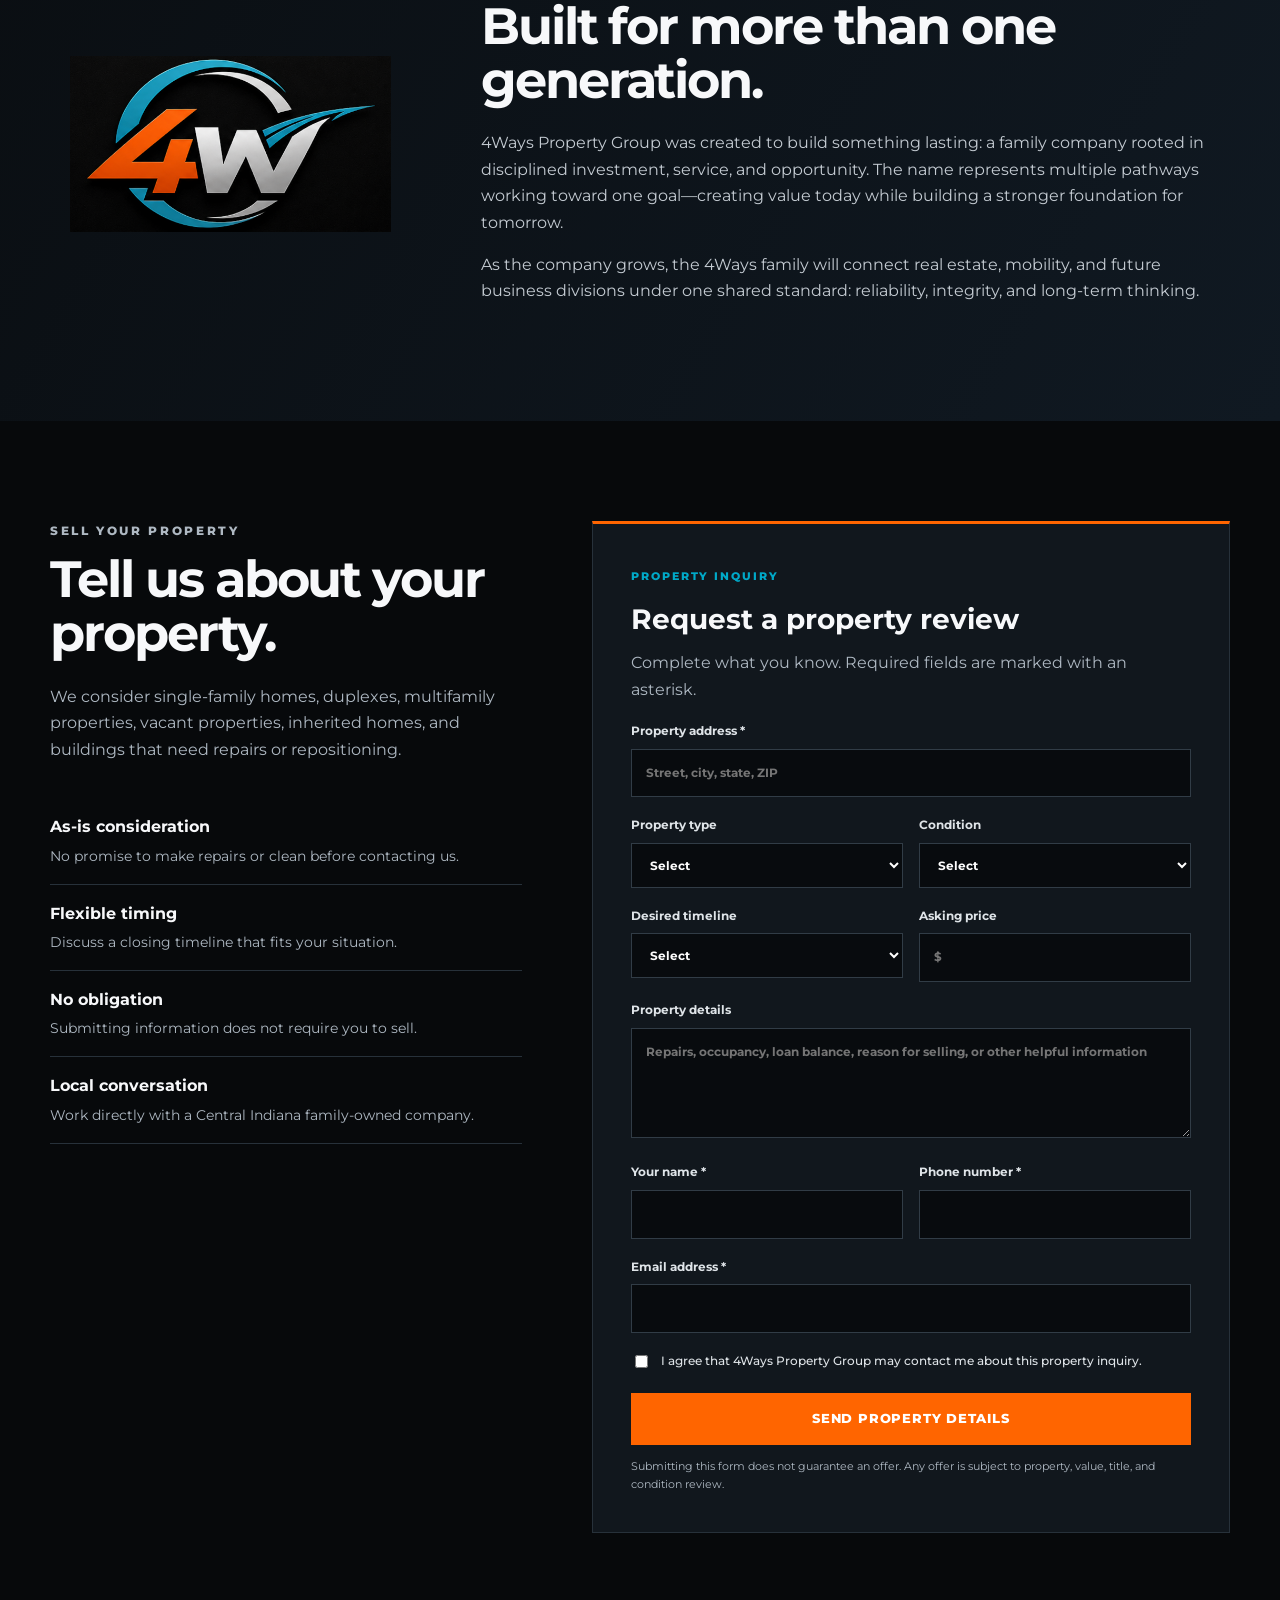
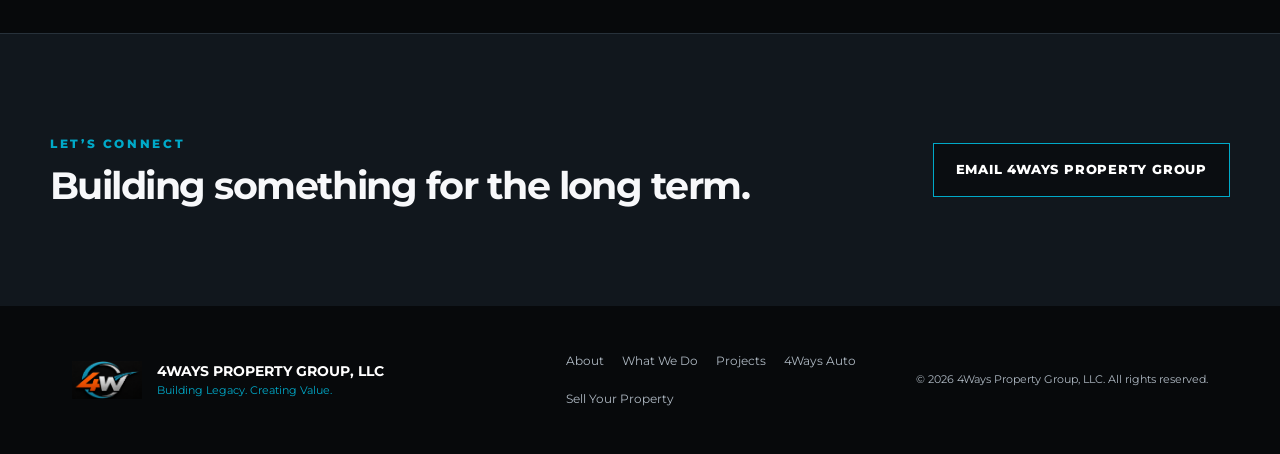
==== commit b578e3f3: "Add files via upload" ====
--- a/index.html
+++ b/index.html
@@ -3,57 +3,401 @@
 <head>
   <meta charset="utf-8">
   <meta name="viewport" content="width=device-width, initial-scale=1">
-  <meta name="description" content="The digital home of 4Ways Property Group and 4Ways Auto.">
+  <meta name="description" content="4Ways Property Group is a family-owned Central Indiana real estate investment company focused on off-market acquisitions, renovations, quality housing, and long-term value.">
   <meta name="theme-color" content="#080b0e">
-  <title>4Ways | Building Legacy. Creating Value.</title>
+
+  <meta property="og:title" content="4Ways Property Group | Building Legacy. Creating Value.">
+  <meta property="og:description" content="Off-market acquisitions, value-add renovations, affordable housing, and long-term real estate investment in Central Indiana.">
+  <meta property="og:image" content="4ways-hero-banner.png">
+  <meta property="og:type" content="website">
+
+  <title>4Ways Property Group | Building Legacy. Creating Value.</title>
   <link rel="icon" href="4ways-logo.png">
   <link rel="preconnect" href="https://fonts.googleapis.com">
   <link rel="preconnect" href="https://fonts.gstatic.com" crossorigin>
   <link href="https://fonts.googleapis.com/css2?family=Montserrat:wght@400;500;600;700;800&display=swap" rel="stylesheet">
   <link rel="stylesheet" href="styles.css">
 </head>
+
 <body>
-<header class="site-header">
-  <a class="brand" href="index.html" aria-label="4Ways home">
-    <img src="4ways-logo.png" alt="4Ways logo">
-    <span><strong>4WAYS</strong><small>PROPERTY GROUP</small></span>
-  </a>
-  <button class="menu-button" type="button" aria-expanded="false" aria-controls="main-nav">Menu</button>
-  <nav id="main-nav" aria-label="Main navigation">
-    <a class="active" href="index.html">Home</a>
-<a href="property.html">Property Group</a>
-<a href="projects.html">Projects</a>
-<a href="auto.html">4Ways Auto</a>
-<a href="sell.html">Sell Your Property</a>
-  </nav>
-</header>
-
-<main class="landing-main">
-  <section class="landing-only" aria-label="4Ways landing page">
-    <img
-      src="4ways-landing-page.png"
-      alt="4Ways Property Group landing graphic featuring Indianapolis, modern homes, the 4W logo, and the message Building Legacy. Creating Value."
-    >
-    <div class="landing-buttons">
-      <a class="button primary" href="property.html">View Property Group</a>
-      <a class="button secondary" href="projects.html">View Our Projects</a>
+  <header class="site-header">
+    <a class="brand" href="#home" aria-label="4Ways Property Group home">
+      <img src="4ways-logo.png" alt="4Ways logo">
+      <span>
+        <strong>4WAYS</strong>
+        <small>PROPERTY GROUP</small>
+      </span>
+    </a>
+
+    <button class="menu-button" type="button" aria-expanded="false" aria-controls="main-nav">
+      Menu
+    </button>
+
+    <nav id="main-nav" aria-label="Main navigation">
+      <a href="#about">About</a>
+      <a href="#services">What We Do</a>
+      <a href="#projects">Projects</a>
+      <a href="#auto">4Ways Auto</a>
+      <a href="#legacy">Our Legacy</a>
+      <a class="nav-cta" href="#sell">Sell Your Property</a>
+    </nav>
+  </header>
+
+  <main>
+    <section id="home" class="hero" aria-label="4Ways Property Group introduction">
+      <img class="hero-art" src="4ways-hero-banner.png" alt="4Ways Property Group hero graphic featuring Indianapolis, housing, and the 4Ways brand">
+      <div class="hero-overlay"></div>
+      <div class="hero-content">
+        <p class="eyebrow">CENTRAL INDIANA REAL ESTATE INVESTMENT</p>
+        <h1>Building Legacy.<br><span>Creating Value.</span></h1>
+        <p class="hero-lead">We acquire, improve, and responsibly operate real estate with a long-term commitment to quality housing and stronger communities.</p>
+        <div class="hero-actions">
+          <a class="button primary" href="#sell">Sell Your Property</a>
+          <a class="button secondary" href="#projects">View Our Projects</a>
+        </div>
+        <div class="trust-strip">
+          <span>Local</span>
+          <span>Family-Owned</span>
+          <span>Direct Communication</span>
+          <span>Flexible Solutions</span>
+        </div>
+      </div>
+    </section>
+
+    <section class="impact" aria-label="4Ways impact">
+      <div>
+        <strong>2</strong>
+        <span>Properties Acquired</span>
+      </div>
+      <div>
+        <strong>4</strong>
+        <span>Households Served</span>
+      </div>
+      <div>
+        <strong>1</strong>
+        <span>Central Indiana Community</span>
+      </div>
+      <div>
+        <strong>1</strong>
+        <span>Family Vision</span>
+      </div>
+    </section>
+
+    <section id="about" class="split-section">
+      <div class="section-copy">
+        <p class="eyebrow">MEET 4WAYS</p>
+        <h2>Real estate with purpose.</h2>
+        <p>Founded by Jimmie Winbush Sr., 4Ways Property Group invests in residential real estate throughout Central Indiana. Our focus is acquiring properties with potential, completing thoughtful improvements, and creating long-term value for residents, communities, partners, and future generations.</p>
+        <p>We approach every opportunity with straightforward communication, responsible underwriting, and respect for the people connected to the property.</p>
+        <a class="text-link" href="#legacy">Read about the Winbush Legacy →</a>
+      </div>
+
+      <aside class="mission-card">
+        <p class="eyebrow">OUR MISSION</p>
+        <blockquote>“Create quality housing, strengthen communities, and build opportunities that can be passed from one generation to the next.”</blockquote>
+        <div class="mission-list">
+          <span>Responsible investment</span>
+          <span>Quality housing</span>
+          <span>Long-term ownership</span>
+          <span>Generational wealth</span>
+        </div>
+      </aside>
+    </section>
+
+    <section id="services" class="dark-section">
+      <div class="section-heading">
+        <p class="eyebrow">WHAT WE DO</p>
+        <h2>Four pathways. One standard.</h2>
+        <p>Each part of the 4Ways vision supports responsible growth and lasting value.</p>
+      </div>
+
+      <div class="service-grid">
+        <article>
+          <span class="service-number">01</span>
+          <h3>Off-Market Acquisitions</h3>
+          <p>We work directly with owners who want a respectful, straightforward conversation about selling a property.</p>
+        </article>
+        <article>
+          <span class="service-number">02</span>
+          <h3>Renovate & Add Value</h3>
+          <p>We improve function, safety, appearance, and long-term performance through practical renovations.</p>
+        </article>
+        <article>
+          <span class="service-number">03</span>
+          <h3>Quality & Affordable Housing</h3>
+          <p>We pursue housing strategies that balance resident needs, responsible operations, and sustainable investment.</p>
+        </article>
+        <article>
+          <span class="service-number">04</span>
+          <h3>4Ways Auto</h3>
+          <p>Our mobility division delivers dependable vehicle solutions with the same service-first family values.</p>
+        </article>
+      </div>
+    </section>
+
+    <section id="projects" class="projects-section">
+      <div class="section-heading left">
+        <p class="eyebrow">FEATURED PROJECT</p>
+        <h2>105/107 W. Gimber Street</h2>
+        <p>A Central Indianapolis duplex positioned for long-term ownership, upgraded housing, and sustainable cash flow.</p>
+      </div>
+
+      <div class="project-card">
+        <div class="project-visual">
+          <div class="project-placeholder">
+            <img src="4ways-logo.png" alt="">
+            <span>Project photography coming soon</span>
+          </div>
+        </div>
+        <div class="project-details">
+          <span class="project-tag">DUPLEX • INDIANAPOLIS</span>
+          <h3>Value-add renovation and repositioning</h3>
+          <p>This project represents the foundation of the 4Ways portfolio: improve the property, provide quality housing, strengthen operations, and hold for long-term value.</p>
+          <dl>
+            <div><dt>Property Type</dt><dd>Two-unit residential</dd></div>
+            <div><dt>Strategy</dt><dd>Renovate and hold</dd></div>
+            <div><dt>Focus</dt><dd>Quality housing and durable value</dd></div>
+          </dl>
+          <span class="coming-soon">Before-and-after gallery coming after final photography.</span>
+        </div>
+      </div>
+    </section>
+
+
+    <section id="auto" class="auto-section">
+      <div class="section-heading">
+        <p class="eyebrow">4WAYS AUTO • LEGACY DRIVEN</p>
+        <h2>Flexible vehicle rentals for daily, weekly, and monthly needs.</h2>
+        <p>Browse available vehicles, compare estimated rental options, and book eligible cars directly through Turo.</p>
+      </div>
+
+      <div class="auto-toolbar">
+        <div>
+          <strong>Available vehicles</strong>
+          <span>Rates shown are starting estimates and may vary by date, mileage, delivery, taxes, and platform fees.</span>
+        </div>
+        <a class="button secondary" href="mailto:jwinbush@4wayspropertygroup.com?subject=4Ways%20Auto%20Rental%20Inquiry">Ask About a Rental</a>
+      </div>
+
+      <div class="vehicle-grid">
+        <article class="vehicle-card">
+          <div class="vehicle-image real-vehicle-image">
+            <img src="sonata-exterior-main.jpg" alt="2024 Hyundai Sonata available from 4Ways Auto">
+            <span class="availability available">Available on Turo</span>
+            <div class="vehicle-name-overlay">
+              <small>4WAYS AUTO</small>
+              <strong>2024 Hyundai Sonata</strong>
+            </div>
+          </div>
+          <div class="vehicle-content">
+            <div class="vehicle-meta"><span>5 seats</span><span>Automatic</span><span>Fuel efficient</span></div>
+            <p>Modern midsize sedan suited for business travel, airport trips, weekend use, and dependable everyday transportation.</p>
+            <div class="rate-grid">
+              <div><small>Daily</small><strong>$50</strong><span>starting rate</span></div>
+              <div><small>Weekly</small><strong>$300</strong><span>starting rate</span></div>
+              <div><small>Monthly</small><strong>$1,375</strong><span>starting rate</span></div>
+            </div>
+
+            <div class="vehicle-gallery" aria-label="2024 Hyundai Sonata photo gallery">
+              <button type="button" class="gallery-main" data-gallery-main>
+                <img src="sonata-exterior-main.jpg" alt="Exterior view of the 2024 Hyundai Sonata">
+              </button>
+              <div class="gallery-thumbnails">
+                <button type="button" data-gallery-src="sonata-exterior-main.jpg" data-gallery-alt="Exterior view of the 2024 Hyundai Sonata"><img src="sonata-exterior-main.jpg" alt=""></button>
+                <button type="button" data-gallery-src="sonata-interior-rear-view.jpg" data-gallery-alt="Front interior viewed from the rear seat"><img src="sonata-interior-rear-view.jpg" alt=""></button>
+                <button type="button" data-gallery-src="sonata-driver-seat.jpg" data-gallery-alt="Driver seat and front cabin"><img src="sonata-driver-seat.jpg" alt=""></button>
+                <button type="button" data-gallery-src="sonata-dashboard-wide.jpg" data-gallery-alt="Wide dashboard and infotainment display"><img src="sonata-dashboard-wide.jpg" alt=""></button>
+                <button type="button" data-gallery-src="sonata-rear-seats.jpg" data-gallery-alt="Rear passenger seating"><img src="sonata-rear-seats.jpg" alt=""></button>
+                <button type="button" data-gallery-src="sonata-reverse-camera.jpg" data-gallery-alt="Digital dashboard and reverse camera"><img src="sonata-reverse-camera.jpg" alt=""></button>
+                <button type="button" data-gallery-src="sonata-exterior-close.jpg" data-gallery-alt="Close exterior view of the Hyundai Sonata"><img src="sonata-exterior-close.jpg" alt=""></button>
+              </div>
+            </div>
+            <div class="vehicle-actions">
+              <a class="button primary" href="https://turo.com/us/en/car-rental/united-states/carmel-in/hyundai/sonata/3814436" target="_blank" rel="noopener">View on Turo</a>
+              <a class="button secondary" href="mailto:jwinbush@4wayspropertygroup.com?subject=2024%20Hyundai%20Sonata%20Rental%20Inquiry">Monthly Inquiry</a>
+            </div>
+            <small class="vehicle-note">Book this vehicle securely through its live Turo listing. Direct weekly and monthly inquiries remain subject to availability and rental requirements.</small>
+          </div>
+        </article>
+
+        <article class="vehicle-card">
+          <div class="vehicle-image vehicle-image-civic">
+            <span class="availability planned">Coming Soon</span>
+            <div class="vehicle-name-overlay">
+              <small>4WAYS AUTO</small>
+              <strong>Honda Civic</strong>
+            </div>
+          </div>
+          <div class="vehicle-content">
+            <div class="vehicle-meta"><span>5 seats</span><span>Automatic</span><span>Compact sedan</span></div>
+            <p>A practical, easy-to-drive option for local transportation, work assignments, and longer-term mobility needs.</p>
+            <div class="rate-grid">
+              <div><small>Daily</small><strong>$—</strong><span>starting rate</span></div>
+              <div><small>Weekly</small><strong>$—</strong><span>estimated package</span></div>
+              <div><small>Monthly</small><strong>$—</strong><span>inquiry required</span></div>
+            </div>
+            <div class="vehicle-actions">
+              <a class="button primary disabled-link" href="#auto">Listing Coming Soon</a>
+              <a class="button secondary" href="mailto:jwinbush@4wayspropertygroup.com?subject=Honda%20Civic%20Rental%20Inquiry">Join Waitlist</a>
+            </div>
+            <small class="vehicle-note">Update this card when the vehicle is ready and approved for rental.</small>
+          </div>
+        </article>
+
+        <article class="vehicle-card add-vehicle-card">
+          <div><span class="plus-mark">+</span><h3>Next fleet vehicle</h3><p>This space is ready for the next 4Ways Auto rental. Add a photo, availability, pricing, and booking link when the vehicle joins the fleet.</p></div>
+        </article>
+      </div>
+
+      <div class="rental-info">
+        <article><span>01</span><h3>Daily Rentals</h3><p>Best for short trips, temporary transportation, and weekend plans. Eligible vehicles link directly to Turo for booking.</p></article>
+        <article><span>02</span><h3>Weekly Rentals</h3><p>Designed for longer visits, work assignments, and customers who need more flexibility than a short trip.</p></article>
+        <article><span>03</span><h3>Monthly Rentals</h3><p>Longer-term requests are reviewed individually based on vehicle availability, mileage expectations, insurance, and platform requirements.</p></article>
+      </div>
+
+      <div class="reviews-panel">
+        <div class="reviews-heading">
+          <div><p class="eyebrow">VERIFIED CUSTOMER EXPERIENCES</p><h2>Five-star service, one guest at a time.</h2></div>
+          <div class="rating-summary" aria-label="5 out of 5 stars"><span class="stars">★★★★★</span><strong>5.0</strong><small>Only verified five-star customer reviews are displayed here.</small></div>
+        </div>
+        <div class="review-grid">
+          <article class="review-card placeholder-review"><span class="stars">★★★★★</span><p>Verified five-star customer comments will appear here after you provide the exact review text and permission to publish it.</p><footer><strong>Verified Turo Guest</strong><span>Review pending</span></footer></article>
+          <article class="review-card placeholder-review"><span class="stars">★★★★★</span><p>This section is designed to feature only authentic customer feedback—not generated or edited testimonials.</p><footer><strong>Verified Customer</strong><span>Review pending</span></footer></article>
+          <article class="review-card review-policy"><h3>Review standard</h3><p>Reviews should be copied exactly from the rental platform, with the guest’s first name or initials used only when appropriate.</p><a href="mailto:jwinbush@4wayspropertygroup.com?subject=Add%20a%204Ways%20Auto%20Review">Submit a Review for the Website →</a></article>
+        </div>
+      </div>
+    </section>
+
+    <section id="legacy" class="legacy-section">
+      <div class="legacy-logo">
+        <img src="4ways-logo.png" alt="4Ways logo">
+      </div>
+      <div>
+        <p class="eyebrow">THE WINBUSH LEGACY</p>
+        <h2>Built for more than one generation.</h2>
+        <p>4Ways Property Group was created to build something lasting: a family company rooted in disciplined investment, service, and opportunity. The name represents multiple pathways working toward one goal—creating value today while building a stronger foundation for tomorrow.</p>
+        <p>As the company grows, the 4Ways family will connect real estate, mobility, and future business divisions under one shared standard: reliability, integrity, and long-term thinking.</p>
+      </div>
+    </section>
+
+    <section id="sell" class="seller-section">
+      <div class="seller-intro">
+        <p class="eyebrow">SELL YOUR PROPERTY</p>
+        <h2>Tell us about your property.</h2>
+        <p>We consider single-family homes, duplexes, multifamily properties, vacant properties, inherited homes, and buildings that need repairs or repositioning.</p>
+
+        <div class="benefit-list">
+          <div><strong>As-is consideration</strong><span>No promise to make repairs or clean before contacting us.</span></div>
+          <div><strong>Flexible timing</strong><span>Discuss a closing timeline that fits your situation.</span></div>
+          <div><strong>No obligation</strong><span>Submitting information does not require you to sell.</span></div>
+          <div><strong>Local conversation</strong><span>Work directly with a Central Indiana family-owned company.</span></div>
+        </div>
+      </div>
+
+      <form id="property-form" class="lead-form">
+        <div class="form-title">
+          <span>PROPERTY INQUIRY</span>
+          <h3>Request a property review</h3>
+          <p>Complete what you know. Required fields are marked with an asterisk.</p>
+        </div>
+
+        <label>Property address *
+          <input name="address" type="text" required placeholder="Street, city, state, ZIP">
+        </label>
+
+        <div class="field-grid">
+          <label>Property type
+            <select name="propertyType">
+              <option value="">Select</option>
+              <option>Single-family home</option>
+              <option>Duplex</option>
+              <option>Multifamily property</option>
+              <option>Apartment building</option>
+              <option>Mixed-use building</option>
+              <option>Vacant land</option>
+              <option>Other</option>
+            </select>
+          </label>
+          <label>Condition
+            <select name="condition">
+              <option value="">Select</option>
+              <option>Move-in ready</option>
+              <option>Needs light updates</option>
+              <option>Needs significant repairs</option>
+              <option>Vacant or distressed</option>
+              <option>Unsure</option>
+            </select>
+          </label>
+        </div>
+
+        <div class="field-grid">
+          <label>Desired timeline
+            <select name="timeline">
+              <option value="">Select</option>
+              <option>As soon as possible</option>
+              <option>Within 30 days</option>
+              <option>Within 60–90 days</option>
+              <option>Flexible</option>
+              <option>Just exploring</option>
+            </select>
+          </label>
+          <label>Asking price
+            <input name="askingPrice" type="text" inputmode="decimal" placeholder="$">
+          </label>
+        </div>
+
+        <label>Property details
+          <textarea name="details" rows="4" placeholder="Repairs, occupancy, loan balance, reason for selling, or other helpful information"></textarea>
+        </label>
+
+        <div class="field-grid">
+          <label>Your name *
+            <input name="name" type="text" required>
+          </label>
+          <label>Phone number *
+            <input name="phone" type="tel" required>
+          </label>
+        </div>
+
+        <label>Email address *
+          <input name="email" type="email" required>
+        </label>
+
+        <label class="consent">
+          <input type="checkbox" required>
+          <span>I agree that 4Ways Property Group may contact me about this property inquiry.</span>
+        </label>
+
+        <button class="button primary full" type="submit">Send Property Details</button>
+        <p id="form-status" class="form-status" role="status"></p>
+        <small class="form-note">Submitting this form does not guarantee an offer. Any offer is subject to property, value, title, and condition review.</small>
+      </form>
+    </section>
+
+    <section class="contact-strip">
+      <div>
+        <p class="eyebrow">LET’S CONNECT</p>
+        <h2>Building something for the long term.</h2>
+      </div>
+      <a class="button secondary" href="mailto:jwinbush@4wayspropertygroup.com">Email 4Ways Property Group</a>
+    </section>
+  </main>
+
+  <footer>
+    <div class="footer-brand">
+      <img src="4ways-logo.png" alt="4Ways logo">
+      <div><strong>4WAYS PROPERTY GROUP, LLC</strong><span>Building Legacy. Creating Value.</span></div>
     </div>
-  </section>
-</main>
-
-<footer>
-  <div class="footer-brand">
-    <img src="4ways-logo.png" alt="4Ways logo">
-    <div><strong>4WAYS PROPERTY GROUP, LLC</strong><span>Building Legacy. Creating Value.</span></div>
-  </div>
-  <div class="footer-links">
-    <a href="property.html">Property Group</a>
-    <a href="projects.html">Projects</a>
-    <a href="auto.html">4Ways Auto</a>
-    <a href="sell.html">Sell Your Property</a>
-  </div>
-  <p>© <span id="year"></span> 4Ways Property Group, LLC.</p>
-</footer>
-<script src="script.js"></script>
+    <div class="footer-links">
+      <a href="#about">About</a>
+      <a href="#services">What We Do</a>
+      <a href="#projects">Projects</a>
+      <a href="#auto">4Ways Auto</a>
+      <a href="#sell">Sell Your Property</a>
+    </div>
+    <p>© <span id="year"></span> 4Ways Property Group, LLC. All rights reserved.</p>
+  </footer>
+
+  <script src="script.js"></script>
 </body>
-</html>+</html>
--- a/styles.css
+++ b/styles.css
@@ -249,73 +249,3 @@
     grid-template-columns:repeat(4,1fr);
   }
 }
-
-nav a.active{color:var(--teal)}
-.page-hero{
-  padding:130px max(22px,calc((100% - var(--max))/2)) 75px;
-  background:radial-gradient(circle at 80% 15%,rgba(0,169,200,.12),transparent 28%),radial-gradient(circle at 15% 15%,rgba(255,101,0,.10),transparent 26%),#0b0f13;
-  border-bottom:1px solid var(--line);
-}
-.page-hero h1{max-width:900px;margin-bottom:22px;font-size:clamp(2.8rem,6vw,5.6rem)}
-.page-hero>p:last-child{max-width:760px;color:var(--muted);font-size:1.05rem}
-.layer-grid{max-width:var(--max);margin:0 auto;padding:80px 22px 100px;display:grid;grid-template-columns:repeat(2,1fr);gap:20px}
-.layer-card{min-height:270px;padding:34px;background:#11171d;border:1px solid var(--line);display:flex;flex-direction:column}
-.layer-card:hover{border-color:var(--teal);transform:translateY(-4px);transition:.2s ease}
-.layer-card>span{color:var(--orange);font-weight:800;letter-spacing:.16em}
-.layer-card h2{margin:30px 0 14px;font-size:2rem}
-.layer-card p{color:var(--muted);max-width:520px}
-.layer-card strong{margin-top:auto;color:var(--teal);font-size:.82rem}
-@media(max-width:700px){.layer-grid{grid-template-columns:1fr}.page-hero{padding-top:105px}}
-
-
-/* Version 9: image-only landing page */
-.landing-main{
-  min-height:calc(100vh - 76px);
-  background:#050709;
-}
-.landing-only{
-  position:relative;
-  width:100%;
-  min-height:calc(100vh - 76px);
-  overflow:hidden;
-  display:flex;
-  align-items:center;
-  justify-content:center;
-}
-.landing-only>img{
-  width:100%;
-  height:calc(100vh - 76px);
-  min-height:620px;
-  object-fit:cover;
-  object-position:center top;
-  display:block;
-}
-.landing-buttons{
-  position:absolute;
-  left:50%;
-  bottom:52px;
-  transform:translateX(-50%);
-  display:flex;
-  gap:18px;
-  z-index:3;
-}
-.landing-buttons .button{
-  min-width:240px;
-  min-height:58px;
-  box-shadow:0 14px 34px rgba(0,0,0,.42);
-}
-@media(max-width:900px){
-  .landing-only>img{
-    object-position:center top;
-    min-height:680px;
-  }
-  .landing-buttons{
-    bottom:30px;
-    width:calc(100% - 36px);
-    flex-direction:column;
-  }
-  .landing-buttons .button{
-    width:100%;
-    min-width:0;
-  }
-}
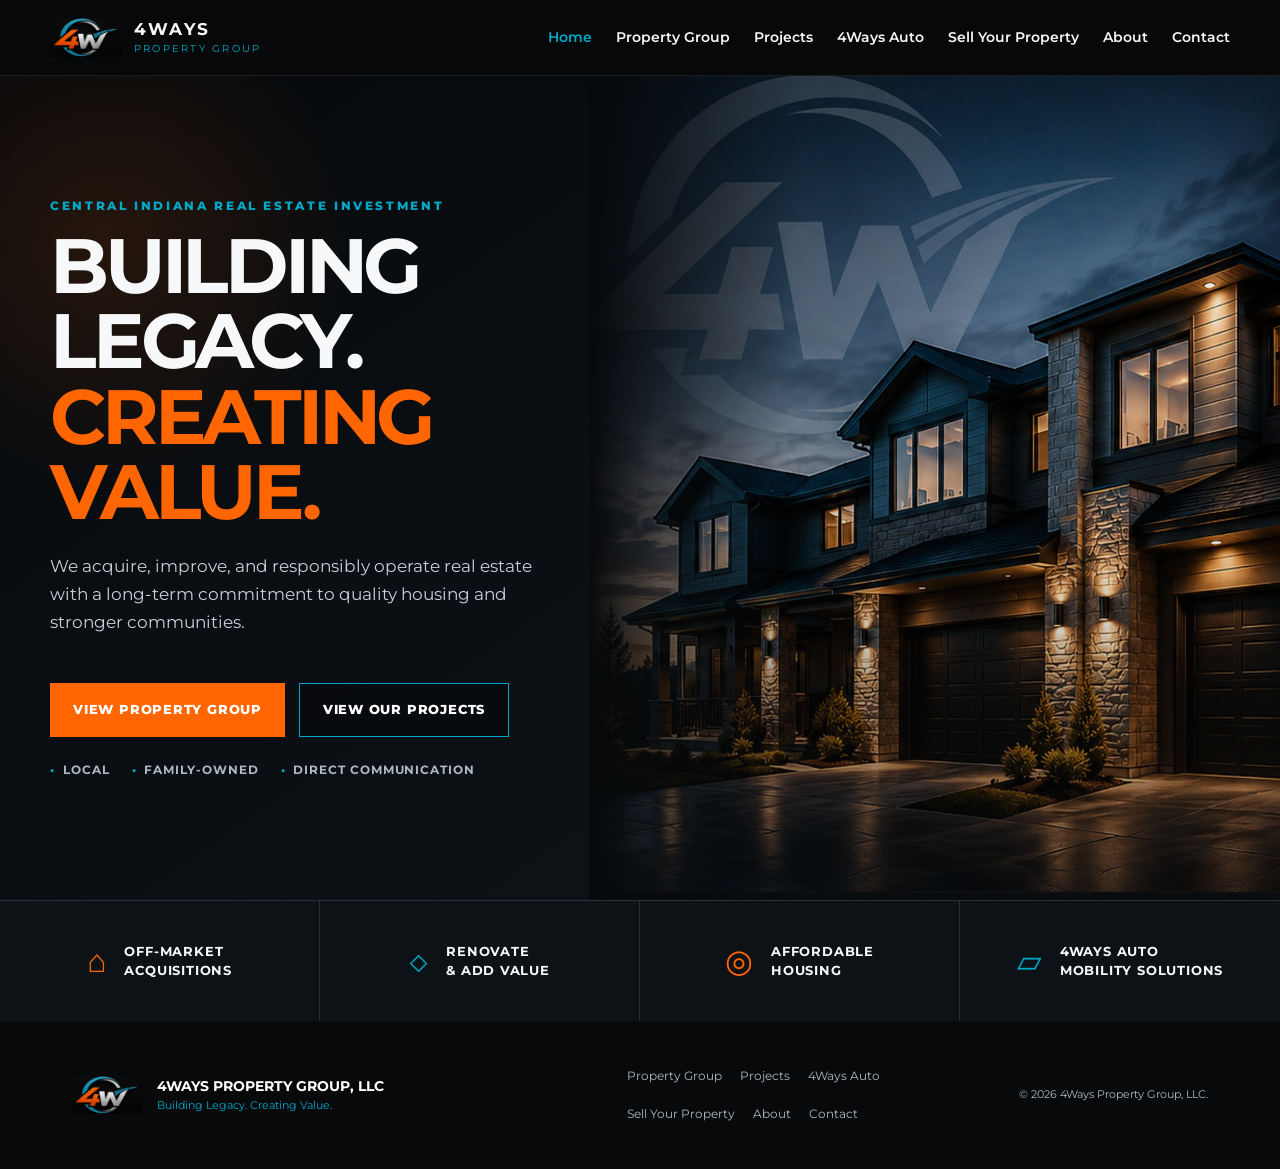
==== commit c8de5ae1: "Add files via upload" ====
--- a/index.html
+++ b/index.html
@@ -3,401 +3,85 @@
 <head>
   <meta charset="utf-8">
   <meta name="viewport" content="width=device-width, initial-scale=1">
-  <meta name="description" content="4Ways Property Group is a family-owned Central Indiana real estate investment company focused on off-market acquisitions, renovations, quality housing, and long-term value.">
+  <meta name="description" content="The digital home of 4Ways Property Group and 4Ways Auto.">
   <meta name="theme-color" content="#080b0e">
-
-  <meta property="og:title" content="4Ways Property Group | Building Legacy. Creating Value.">
-  <meta property="og:description" content="Off-market acquisitions, value-add renovations, affordable housing, and long-term real estate investment in Central Indiana.">
-  <meta property="og:image" content="4ways-hero-banner.png">
-  <meta property="og:type" content="website">
-
-  <title>4Ways Property Group | Building Legacy. Creating Value.</title>
+  <title>4Ways | Building Legacy. Creating Value.</title>
   <link rel="icon" href="4ways-logo.png">
   <link rel="preconnect" href="https://fonts.googleapis.com">
   <link rel="preconnect" href="https://fonts.gstatic.com" crossorigin>
   <link href="https://fonts.googleapis.com/css2?family=Montserrat:wght@400;500;600;700;800&display=swap" rel="stylesheet">
   <link rel="stylesheet" href="styles.css">
 </head>
+<body>
+<header class="site-header">
+  <a class="brand" href="index.html" aria-label="4Ways home">
+    <img src="4ways-logo.png" alt="4Ways logo">
+    <span><strong>4WAYS</strong><small>PROPERTY GROUP</small></span>
+  </a>
+  <button class="menu-button" type="button" aria-expanded="false" aria-controls="main-nav">Menu</button>
+  <nav id="main-nav" aria-label="Main navigation">
+    <a class="active" href="index.html">Home</a>
+<a href="property.html">Property Group</a>
+<a href="projects.html">Projects</a>
+<a href="auto.html">4Ways Auto</a>
+<a href="sell.html">Sell Your Property</a>
+<a href="about.html">About</a>
+<a href="contact.html">Contact</a>
+  </nav>
+</header>
 
-<body>
-  <header class="site-header">
-    <a class="brand" href="#home" aria-label="4Ways Property Group home">
-      <img src="4ways-logo.png" alt="4Ways logo">
-      <span>
-        <strong>4WAYS</strong>
-        <small>PROPERTY GROUP</small>
-      </span>
-    </a>
 
-    <button class="menu-button" type="button" aria-expanded="false" aria-controls="main-nav">
-      Menu
-    </button>
+<main class="clean-landing">
+  <section class="split-hero" aria-label="4Ways Property Group landing page">
+    <div class="split-copy">
+      <p class="eyebrow">CENTRAL INDIANA REAL ESTATE INVESTMENT</p>
+      <h1>Building Legacy.<br><span>Creating Value.</span></h1>
+      <p class="split-lead">
+        We acquire, improve, and responsibly operate real estate with a long-term
+        commitment to quality housing and stronger communities.
+      </p>
 
-    <nav id="main-nav" aria-label="Main navigation">
-      <a href="#about">About</a>
-      <a href="#services">What We Do</a>
-      <a href="#projects">Projects</a>
-      <a href="#auto">4Ways Auto</a>
-      <a href="#legacy">Our Legacy</a>
-      <a class="nav-cta" href="#sell">Sell Your Property</a>
-    </nav>
-  </header>
-
-  <main>
-    <section id="home" class="hero" aria-label="4Ways Property Group introduction">
-      <img class="hero-art" src="4ways-hero-banner.png" alt="4Ways Property Group hero graphic featuring Indianapolis, housing, and the 4Ways brand">
-      <div class="hero-overlay"></div>
-      <div class="hero-content">
-        <p class="eyebrow">CENTRAL INDIANA REAL ESTATE INVESTMENT</p>
-        <h1>Building Legacy.<br><span>Creating Value.</span></h1>
-        <p class="hero-lead">We acquire, improve, and responsibly operate real estate with a long-term commitment to quality housing and stronger communities.</p>
-        <div class="hero-actions">
-          <a class="button primary" href="#sell">Sell Your Property</a>
-          <a class="button secondary" href="#projects">View Our Projects</a>
-        </div>
-        <div class="trust-strip">
-          <span>Local</span>
-          <span>Family-Owned</span>
-          <span>Direct Communication</span>
-          <span>Flexible Solutions</span>
-        </div>
-      </div>
-    </section>
-
-    <section class="impact" aria-label="4Ways impact">
-      <div>
-        <strong>2</strong>
-        <span>Properties Acquired</span>
-      </div>
-      <div>
-        <strong>4</strong>
-        <span>Households Served</span>
-      </div>
-      <div>
-        <strong>1</strong>
-        <span>Central Indiana Community</span>
-      </div>
-      <div>
-        <strong>1</strong>
-        <span>Family Vision</span>
-      </div>
-    </section>
-
-    <section id="about" class="split-section">
-      <div class="section-copy">
-        <p class="eyebrow">MEET 4WAYS</p>
-        <h2>Real estate with purpose.</h2>
-        <p>Founded by Jimmie Winbush Sr., 4Ways Property Group invests in residential real estate throughout Central Indiana. Our focus is acquiring properties with potential, completing thoughtful improvements, and creating long-term value for residents, communities, partners, and future generations.</p>
-        <p>We approach every opportunity with straightforward communication, responsible underwriting, and respect for the people connected to the property.</p>
-        <a class="text-link" href="#legacy">Read about the Winbush Legacy →</a>
+      <div class="split-actions">
+        <a class="button primary" href="property.html">View Property Group</a>
+        <a class="button secondary" href="projects.html">View Our Projects</a>
       </div>
 
-      <aside class="mission-card">
-        <p class="eyebrow">OUR MISSION</p>
-        <blockquote>“Create quality housing, strengthen communities, and build opportunities that can be passed from one generation to the next.”</blockquote>
-        <div class="mission-list">
-          <span>Responsible investment</span>
-          <span>Quality housing</span>
-          <span>Long-term ownership</span>
-          <span>Generational wealth</span>
-        </div>
-      </aside>
-    </section>
+      <div class="split-trust">
+        <span>Local</span>
+        <span>Family-Owned</span>
+        <span>Direct Communication</span>
+      </div>
+    </div>
 
-    <section id="services" class="dark-section">
-      <div class="section-heading">
-        <p class="eyebrow">WHAT WE DO</p>
-        <h2>Four pathways. One standard.</h2>
-        <p>Each part of the 4Ways vision supports responsible growth and lasting value.</p>
-      </div>
-
-      <div class="service-grid">
-        <article>
-          <span class="service-number">01</span>
-          <h3>Off-Market Acquisitions</h3>
-          <p>We work directly with owners who want a respectful, straightforward conversation about selling a property.</p>
-        </article>
-        <article>
-          <span class="service-number">02</span>
-          <h3>Renovate & Add Value</h3>
-          <p>We improve function, safety, appearance, and long-term performance through practical renovations.</p>
-        </article>
-        <article>
-          <span class="service-number">03</span>
-          <h3>Quality & Affordable Housing</h3>
-          <p>We pursue housing strategies that balance resident needs, responsible operations, and sustainable investment.</p>
-        </article>
-        <article>
-          <span class="service-number">04</span>
-          <h3>4Ways Auto</h3>
-          <p>Our mobility division delivers dependable vehicle solutions with the same service-first family values.</p>
-        </article>
-      </div>
-    </section>
-
-    <section id="projects" class="projects-section">
-      <div class="section-heading left">
-        <p class="eyebrow">FEATURED PROJECT</p>
-        <h2>105/107 W. Gimber Street</h2>
-        <p>A Central Indianapolis duplex positioned for long-term ownership, upgraded housing, and sustainable cash flow.</p>
-      </div>
-
-      <div class="project-card">
-        <div class="project-visual">
-          <div class="project-placeholder">
-            <img src="4ways-logo.png" alt="">
-            <span>Project photography coming soon</span>
-          </div>
-        </div>
-        <div class="project-details">
-          <span class="project-tag">DUPLEX • INDIANAPOLIS</span>
-          <h3>Value-add renovation and repositioning</h3>
-          <p>This project represents the foundation of the 4Ways portfolio: improve the property, provide quality housing, strengthen operations, and hold for long-term value.</p>
-          <dl>
-            <div><dt>Property Type</dt><dd>Two-unit residential</dd></div>
-            <div><dt>Strategy</dt><dd>Renovate and hold</dd></div>
-            <div><dt>Focus</dt><dd>Quality housing and durable value</dd></div>
-          </dl>
-          <span class="coming-soon">Before-and-after gallery coming after final photography.</span>
-        </div>
-      </div>
-    </section>
+    <div class="split-visual" aria-hidden="true">
+      <img src="4ways-house-hero.jpg" alt="">
+      <div class="split-visual-shade"></div>
+    </div>
+  </section>
+  <section class="home-service-strip" aria-label="4Ways services">
+    <a href="property.html"><span class="service-icon">⌂</span><strong>Off-Market<br>Acquisitions</strong></a>
+    <a href="property.html"><span class="service-icon">◇</span><strong>Renovate<br>& Add Value</strong></a>
+    <a href="property.html"><span class="service-icon">◎</span><strong>Affordable<br>Housing</strong></a>
+    <a href="auto.html"><span class="service-icon">▱</span><strong>4Ways Auto<br>Mobility Solutions</strong></a>
+  </section>
+</main>
 
 
-    <section id="auto" class="auto-section">
-      <div class="section-heading">
-        <p class="eyebrow">4WAYS AUTO • LEGACY DRIVEN</p>
-        <h2>Flexible vehicle rentals for daily, weekly, and monthly needs.</h2>
-        <p>Browse available vehicles, compare estimated rental options, and book eligible cars directly through Turo.</p>
-      </div>
-
-      <div class="auto-toolbar">
-        <div>
-          <strong>Available vehicles</strong>
-          <span>Rates shown are starting estimates and may vary by date, mileage, delivery, taxes, and platform fees.</span>
-        </div>
-        <a class="button secondary" href="mailto:jwinbush@4wayspropertygroup.com?subject=4Ways%20Auto%20Rental%20Inquiry">Ask About a Rental</a>
-      </div>
-
-      <div class="vehicle-grid">
-        <article class="vehicle-card">
-          <div class="vehicle-image real-vehicle-image">
-            <img src="sonata-exterior-main.jpg" alt="2024 Hyundai Sonata available from 4Ways Auto">
-            <span class="availability available">Available on Turo</span>
-            <div class="vehicle-name-overlay">
-              <small>4WAYS AUTO</small>
-              <strong>2024 Hyundai Sonata</strong>
-            </div>
-          </div>
-          <div class="vehicle-content">
-            <div class="vehicle-meta"><span>5 seats</span><span>Automatic</span><span>Fuel efficient</span></div>
-            <p>Modern midsize sedan suited for business travel, airport trips, weekend use, and dependable everyday transportation.</p>
-            <div class="rate-grid">
-              <div><small>Daily</small><strong>$50</strong><span>starting rate</span></div>
-              <div><small>Weekly</small><strong>$300</strong><span>starting rate</span></div>
-              <div><small>Monthly</small><strong>$1,375</strong><span>starting rate</span></div>
-            </div>
-
-            <div class="vehicle-gallery" aria-label="2024 Hyundai Sonata photo gallery">
-              <button type="button" class="gallery-main" data-gallery-main>
-                <img src="sonata-exterior-main.jpg" alt="Exterior view of the 2024 Hyundai Sonata">
-              </button>
-              <div class="gallery-thumbnails">
-                <button type="button" data-gallery-src="sonata-exterior-main.jpg" data-gallery-alt="Exterior view of the 2024 Hyundai Sonata"><img src="sonata-exterior-main.jpg" alt=""></button>
-                <button type="button" data-gallery-src="sonata-interior-rear-view.jpg" data-gallery-alt="Front interior viewed from the rear seat"><img src="sonata-interior-rear-view.jpg" alt=""></button>
-                <button type="button" data-gallery-src="sonata-driver-seat.jpg" data-gallery-alt="Driver seat and front cabin"><img src="sonata-driver-seat.jpg" alt=""></button>
-                <button type="button" data-gallery-src="sonata-dashboard-wide.jpg" data-gallery-alt="Wide dashboard and infotainment display"><img src="sonata-dashboard-wide.jpg" alt=""></button>
-                <button type="button" data-gallery-src="sonata-rear-seats.jpg" data-gallery-alt="Rear passenger seating"><img src="sonata-rear-seats.jpg" alt=""></button>
-                <button type="button" data-gallery-src="sonata-reverse-camera.jpg" data-gallery-alt="Digital dashboard and reverse camera"><img src="sonata-reverse-camera.jpg" alt=""></button>
-                <button type="button" data-gallery-src="sonata-exterior-close.jpg" data-gallery-alt="Close exterior view of the Hyundai Sonata"><img src="sonata-exterior-close.jpg" alt=""></button>
-              </div>
-            </div>
-            <div class="vehicle-actions">
-              <a class="button primary" href="https://turo.com/us/en/car-rental/united-states/carmel-in/hyundai/sonata/3814436" target="_blank" rel="noopener">View on Turo</a>
-              <a class="button secondary" href="mailto:jwinbush@4wayspropertygroup.com?subject=2024%20Hyundai%20Sonata%20Rental%20Inquiry">Monthly Inquiry</a>
-            </div>
-            <small class="vehicle-note">Book this vehicle securely through its live Turo listing. Direct weekly and monthly inquiries remain subject to availability and rental requirements.</small>
-          </div>
-        </article>
-
-        <article class="vehicle-card">
-          <div class="vehicle-image vehicle-image-civic">
-            <span class="availability planned">Coming Soon</span>
-            <div class="vehicle-name-overlay">
-              <small>4WAYS AUTO</small>
-              <strong>Honda Civic</strong>
-            </div>
-          </div>
-          <div class="vehicle-content">
-            <div class="vehicle-meta"><span>5 seats</span><span>Automatic</span><span>Compact sedan</span></div>
-            <p>A practical, easy-to-drive option for local transportation, work assignments, and longer-term mobility needs.</p>
-            <div class="rate-grid">
-              <div><small>Daily</small><strong>$—</strong><span>starting rate</span></div>
-              <div><small>Weekly</small><strong>$—</strong><span>estimated package</span></div>
-              <div><small>Monthly</small><strong>$—</strong><span>inquiry required</span></div>
-            </div>
-            <div class="vehicle-actions">
-              <a class="button primary disabled-link" href="#auto">Listing Coming Soon</a>
-              <a class="button secondary" href="mailto:jwinbush@4wayspropertygroup.com?subject=Honda%20Civic%20Rental%20Inquiry">Join Waitlist</a>
-            </div>
-            <small class="vehicle-note">Update this card when the vehicle is ready and approved for rental.</small>
-          </div>
-        </article>
-
-        <article class="vehicle-card add-vehicle-card">
-          <div><span class="plus-mark">+</span><h3>Next fleet vehicle</h3><p>This space is ready for the next 4Ways Auto rental. Add a photo, availability, pricing, and booking link when the vehicle joins the fleet.</p></div>
-        </article>
-      </div>
-
-      <div class="rental-info">
-        <article><span>01</span><h3>Daily Rentals</h3><p>Best for short trips, temporary transportation, and weekend plans. Eligible vehicles link directly to Turo for booking.</p></article>
-        <article><span>02</span><h3>Weekly Rentals</h3><p>Designed for longer visits, work assignments, and customers who need more flexibility than a short trip.</p></article>
-        <article><span>03</span><h3>Monthly Rentals</h3><p>Longer-term requests are reviewed individually based on vehicle availability, mileage expectations, insurance, and platform requirements.</p></article>
-      </div>
-
-      <div class="reviews-panel">
-        <div class="reviews-heading">
-          <div><p class="eyebrow">VERIFIED CUSTOMER EXPERIENCES</p><h2>Five-star service, one guest at a time.</h2></div>
-          <div class="rating-summary" aria-label="5 out of 5 stars"><span class="stars">★★★★★</span><strong>5.0</strong><small>Only verified five-star customer reviews are displayed here.</small></div>
-        </div>
-        <div class="review-grid">
-          <article class="review-card placeholder-review"><span class="stars">★★★★★</span><p>Verified five-star customer comments will appear here after you provide the exact review text and permission to publish it.</p><footer><strong>Verified Turo Guest</strong><span>Review pending</span></footer></article>
-          <article class="review-card placeholder-review"><span class="stars">★★★★★</span><p>This section is designed to feature only authentic customer feedback—not generated or edited testimonials.</p><footer><strong>Verified Customer</strong><span>Review pending</span></footer></article>
-          <article class="review-card review-policy"><h3>Review standard</h3><p>Reviews should be copied exactly from the rental platform, with the guest’s first name or initials used only when appropriate.</p><a href="mailto:jwinbush@4wayspropertygroup.com?subject=Add%20a%204Ways%20Auto%20Review">Submit a Review for the Website →</a></article>
-        </div>
-      </div>
-    </section>
-
-    <section id="legacy" class="legacy-section">
-      <div class="legacy-logo">
-        <img src="4ways-logo.png" alt="4Ways logo">
-      </div>
-      <div>
-        <p class="eyebrow">THE WINBUSH LEGACY</p>
-        <h2>Built for more than one generation.</h2>
-        <p>4Ways Property Group was created to build something lasting: a family company rooted in disciplined investment, service, and opportunity. The name represents multiple pathways working toward one goal—creating value today while building a stronger foundation for tomorrow.</p>
-        <p>As the company grows, the 4Ways family will connect real estate, mobility, and future business divisions under one shared standard: reliability, integrity, and long-term thinking.</p>
-      </div>
-    </section>
-
-    <section id="sell" class="seller-section">
-      <div class="seller-intro">
-        <p class="eyebrow">SELL YOUR PROPERTY</p>
-        <h2>Tell us about your property.</h2>
-        <p>We consider single-family homes, duplexes, multifamily properties, vacant properties, inherited homes, and buildings that need repairs or repositioning.</p>
-
-        <div class="benefit-list">
-          <div><strong>As-is consideration</strong><span>No promise to make repairs or clean before contacting us.</span></div>
-          <div><strong>Flexible timing</strong><span>Discuss a closing timeline that fits your situation.</span></div>
-          <div><strong>No obligation</strong><span>Submitting information does not require you to sell.</span></div>
-          <div><strong>Local conversation</strong><span>Work directly with a Central Indiana family-owned company.</span></div>
-        </div>
-      </div>
-
-      <form id="property-form" class="lead-form">
-        <div class="form-title">
-          <span>PROPERTY INQUIRY</span>
-          <h3>Request a property review</h3>
-          <p>Complete what you know. Required fields are marked with an asterisk.</p>
-        </div>
-
-        <label>Property address *
-          <input name="address" type="text" required placeholder="Street, city, state, ZIP">
-        </label>
-
-        <div class="field-grid">
-          <label>Property type
-            <select name="propertyType">
-              <option value="">Select</option>
-              <option>Single-family home</option>
-              <option>Duplex</option>
-              <option>Multifamily property</option>
-              <option>Apartment building</option>
-              <option>Mixed-use building</option>
-              <option>Vacant land</option>
-              <option>Other</option>
-            </select>
-          </label>
-          <label>Condition
-            <select name="condition">
-              <option value="">Select</option>
-              <option>Move-in ready</option>
-              <option>Needs light updates</option>
-              <option>Needs significant repairs</option>
-              <option>Vacant or distressed</option>
-              <option>Unsure</option>
-            </select>
-          </label>
-        </div>
-
-        <div class="field-grid">
-          <label>Desired timeline
-            <select name="timeline">
-              <option value="">Select</option>
-              <option>As soon as possible</option>
-              <option>Within 30 days</option>
-              <option>Within 60–90 days</option>
-              <option>Flexible</option>
-              <option>Just exploring</option>
-            </select>
-          </label>
-          <label>Asking price
-            <input name="askingPrice" type="text" inputmode="decimal" placeholder="$">
-          </label>
-        </div>
-
-        <label>Property details
-          <textarea name="details" rows="4" placeholder="Repairs, occupancy, loan balance, reason for selling, or other helpful information"></textarea>
-        </label>
-
-        <div class="field-grid">
-          <label>Your name *
-            <input name="name" type="text" required>
-          </label>
-          <label>Phone number *
-            <input name="phone" type="tel" required>
-          </label>
-        </div>
-
-        <label>Email address *
-          <input name="email" type="email" required>
-        </label>
-
-        <label class="consent">
-          <input type="checkbox" required>
-          <span>I agree that 4Ways Property Group may contact me about this property inquiry.</span>
-        </label>
-
-        <button class="button primary full" type="submit">Send Property Details</button>
-        <p id="form-status" class="form-status" role="status"></p>
-        <small class="form-note">Submitting this form does not guarantee an offer. Any offer is subject to property, value, title, and condition review.</small>
-      </form>
-    </section>
-
-    <section class="contact-strip">
-      <div>
-        <p class="eyebrow">LET’S CONNECT</p>
-        <h2>Building something for the long term.</h2>
-      </div>
-      <a class="button secondary" href="mailto:jwinbush@4wayspropertygroup.com">Email 4Ways Property Group</a>
-    </section>
-  </main>
-
-  <footer>
-    <div class="footer-brand">
-      <img src="4ways-logo.png" alt="4Ways logo">
-      <div><strong>4WAYS PROPERTY GROUP, LLC</strong><span>Building Legacy. Creating Value.</span></div>
-    </div>
-    <div class="footer-links">
-      <a href="#about">About</a>
-      <a href="#services">What We Do</a>
-      <a href="#projects">Projects</a>
-      <a href="#auto">4Ways Auto</a>
-      <a href="#sell">Sell Your Property</a>
-    </div>
-    <p>© <span id="year"></span> 4Ways Property Group, LLC. All rights reserved.</p>
-  </footer>
-
-  <script src="script.js"></script>
+<footer>
+  <div class="footer-brand">
+    <img src="4ways-logo.png" alt="4Ways logo">
+    <div><strong>4WAYS PROPERTY GROUP, LLC</strong><span>Building Legacy. Creating Value.</span></div>
+  </div>
+  <div class="footer-links">
+    <a href="property.html">Property Group</a>
+    <a href="projects.html">Projects</a>
+    <a href="auto.html">4Ways Auto</a>
+    <a href="sell.html">Sell Your Property</a>
+<a href="about.html">About</a>
+<a href="contact.html">Contact</a>
+  </div>
+  <p>© <span id="year"></span> 4Ways Property Group, LLC.</p>
+</footer>
+<script src="script.js"></script>
 </body>
-</html>
+</html>
--- a/styles.css
+++ b/styles.css
@@ -249,3 +249,264 @@
     grid-template-columns:repeat(4,1fr);
   }
 }
+
+nav a.active{color:var(--teal)}
+.page-hero{
+  padding:130px max(22px,calc((100% - var(--max))/2)) 75px;
+  background:radial-gradient(circle at 80% 15%,rgba(0,169,200,.12),transparent 28%),radial-gradient(circle at 15% 15%,rgba(255,101,0,.10),transparent 26%),#0b0f13;
+  border-bottom:1px solid var(--line);
+}
+.page-hero h1{max-width:900px;margin-bottom:22px;font-size:clamp(2.8rem,6vw,5.6rem)}
+.page-hero>p:last-child{max-width:760px;color:var(--muted);font-size:1.05rem}
+.layer-grid{max-width:var(--max);margin:0 auto;padding:80px 22px 100px;display:grid;grid-template-columns:repeat(2,1fr);gap:20px}
+.layer-card{min-height:270px;padding:34px;background:#11171d;border:1px solid var(--line);display:flex;flex-direction:column}
+.layer-card:hover{border-color:var(--teal);transform:translateY(-4px);transition:.2s ease}
+.layer-card>span{color:var(--orange);font-weight:800;letter-spacing:.16em}
+.layer-card h2{margin:30px 0 14px;font-size:2rem}
+.layer-card p{color:var(--muted);max-width:520px}
+.layer-card strong{margin-top:auto;color:var(--teal);font-size:.82rem}
+@media(max-width:700px){.layer-grid{grid-template-columns:1fr}.page-hero{padding-top:105px}}
+
+
+/* Version 9: image-only landing page */
+.landing-main{
+  min-height:calc(100vh - 76px);
+  background:#050709;
+}
+.landing-only{
+  position:relative;
+  width:100%;
+  min-height:calc(100vh - 76px);
+  overflow:hidden;
+  display:flex;
+  align-items:center;
+  justify-content:center;
+}
+.landing-only>img{
+  width:100%;
+  height:calc(100vh - 76px);
+  min-height:620px;
+  object-fit:cover;
+  object-position:center top;
+  display:block;
+}
+.landing-buttons{
+  position:absolute;
+  left:50%;
+  bottom:52px;
+  transform:translateX(-50%);
+  display:flex;
+  gap:18px;
+  z-index:3;
+}
+.landing-buttons .button{
+  min-width:240px;
+  min-height:58px;
+  box-shadow:0 14px 34px rgba(0,0,0,.42);
+}
+@media(max-width:900px){
+  .landing-only>img{
+    object-position:center top;
+    min-height:680px;
+  }
+  .landing-buttons{
+    bottom:30px;
+    width:calc(100% - 36px);
+    flex-direction:column;
+  }
+  .landing-buttons .button{
+    width:100%;
+    min-width:0;
+  }
+}
+
+
+/* Version 10: clean split landing page */
+.clean-landing{
+  min-height:calc(100vh - 76px);
+  background:#07090b;
+}
+.split-hero{
+  min-height:calc(100vh - 76px);
+  display:grid;
+  grid-template-columns:minmax(430px,46%) 1fr;
+  background:#07090b;
+}
+.split-copy{
+  position:relative;
+  z-index:2;
+  display:flex;
+  flex-direction:column;
+  justify-content:center;
+  padding:80px max(34px,calc((100vw - var(--max))/2));
+  padding-right:55px;
+  background:
+    radial-gradient(circle at 18% 20%,rgba(255,101,0,.12),transparent 30%),
+    linear-gradient(145deg,#07090b,#0d1217);
+}
+.split-copy h1{
+  margin:0 0 24px;
+  max-width:720px;
+  font-size:clamp(3rem,6vw,6.2rem);
+  line-height:.98;
+  letter-spacing:-.055em;
+  text-transform:uppercase;
+}
+.split-copy h1 span{color:var(--orange)}
+.split-lead{
+  max-width:650px;
+  color:#c9d0d7;
+  font-size:1.05rem;
+}
+.split-actions{
+  display:flex;
+  flex-wrap:wrap;
+  gap:14px;
+  margin:30px 0 24px;
+}
+.split-actions .button{
+  min-width:210px;
+}
+.split-trust{
+  display:flex;
+  flex-wrap:wrap;
+  gap:10px 22px;
+  color:var(--muted);
+  font-size:.72rem;
+  font-weight:700;
+  letter-spacing:.08em;
+  text-transform:uppercase;
+}
+.split-trust span::before{
+  content:"•";
+  color:var(--teal);
+  margin-right:8px;
+}
+.split-visual{
+  position:relative;
+  min-height:calc(100vh - 76px);
+  overflow:hidden;
+  background:#0b1116;
+}
+.split-visual img{
+  position:absolute;
+  inset:0;
+  width:100%;
+  height:100%;
+  object-fit:cover;
+  object-position:79% center;
+  transform:scale(1.08);
+}
+.split-visual-shade{
+  position:absolute;
+  inset:0;
+  background:
+    linear-gradient(90deg,#07090b 0%,rgba(7,9,11,.66) 10%,rgba(7,9,11,.12) 30%,rgba(7,9,11,.04) 100%),
+    linear-gradient(0deg,rgba(7,9,11,.46),transparent 45%);
+}
+@media(max-width:950px){
+  .split-hero{
+    grid-template-columns:1fr;
+  }
+  .split-copy{
+    min-height:610px;
+    padding:85px 28px 55px;
+  }
+  .split-visual{
+    min-height:430px;
+  }
+  .split-visual img{
+    object-position:82% center;
+  }
+}
+@media(max-width:560px){
+  .split-copy{
+    min-height:560px;
+  }
+  .split-copy h1{
+    font-size:2.75rem;
+  }
+  .split-actions{
+    flex-direction:column;
+  }
+  .split-actions .button{
+    width:100%;
+  }
+  .split-visual{
+    min-height:330px;
+  }
+}
+
+
+/* Version 11 flagship homepage */
+.split-visual img{
+  object-position:center;
+  transform:scale(1.04);
+  animation:heroDrift 18s ease-in-out infinite alternate;
+}
+@keyframes heroDrift{
+  from{transform:scale(1.04) translate3d(0,0,0)}
+  to{transform:scale(1.10) translate3d(-1.5%, -1%, 0)}
+}
+.home-service-strip{
+  display:grid;
+  grid-template-columns:repeat(4,1fr);
+  background:#0d1217;
+  border-top:1px solid var(--line);
+}
+.home-service-strip a{
+  min-height:120px;
+  padding:24px 28px;
+  display:flex;
+  align-items:center;
+  justify-content:center;
+  gap:18px;
+  border-right:1px solid var(--line);
+}
+.home-service-strip a:last-child{border-right:none}
+.home-service-strip a:hover{background:#111922}
+.home-service-strip strong{
+  font-size:.82rem;
+  line-height:1.45;
+  letter-spacing:.06em;
+  text-transform:uppercase;
+}
+.service-icon{
+  color:var(--teal);
+  font-size:2rem;
+}
+.home-service-strip a:nth-child(odd) .service-icon{color:var(--orange)}
+.contact-page{
+  max-width:var(--max);
+  margin:0 auto;
+  padding:90px 22px 110px;
+  display:grid;
+  grid-template-columns:1fr 1fr;
+  gap:22px;
+}
+.contact-card{
+  padding:42px;
+  background:#11171d;
+  border:1px solid var(--line);
+}
+.contact-card h2{font-size:2rem}
+.contact-card p{color:var(--muted)}
+@media(max-width:900px){
+  .home-service-strip{grid-template-columns:1fr 1fr}
+  .home-service-strip a:nth-child(2){border-right:none}
+  .home-service-strip a:nth-child(-n+2){border-bottom:1px solid var(--line)}
+}
+@media(max-width:700px){
+  .contact-page{grid-template-columns:1fr}
+}
+@media(max-width:560px){
+  .home-service-strip{grid-template-columns:1fr}
+  .home-service-strip a{
+    border-right:none;
+    border-bottom:1px solid var(--line);
+    justify-content:flex-start;
+  }
+}
+@media (prefers-reduced-motion: reduce){
+  .split-visual img{animation:none}
+}
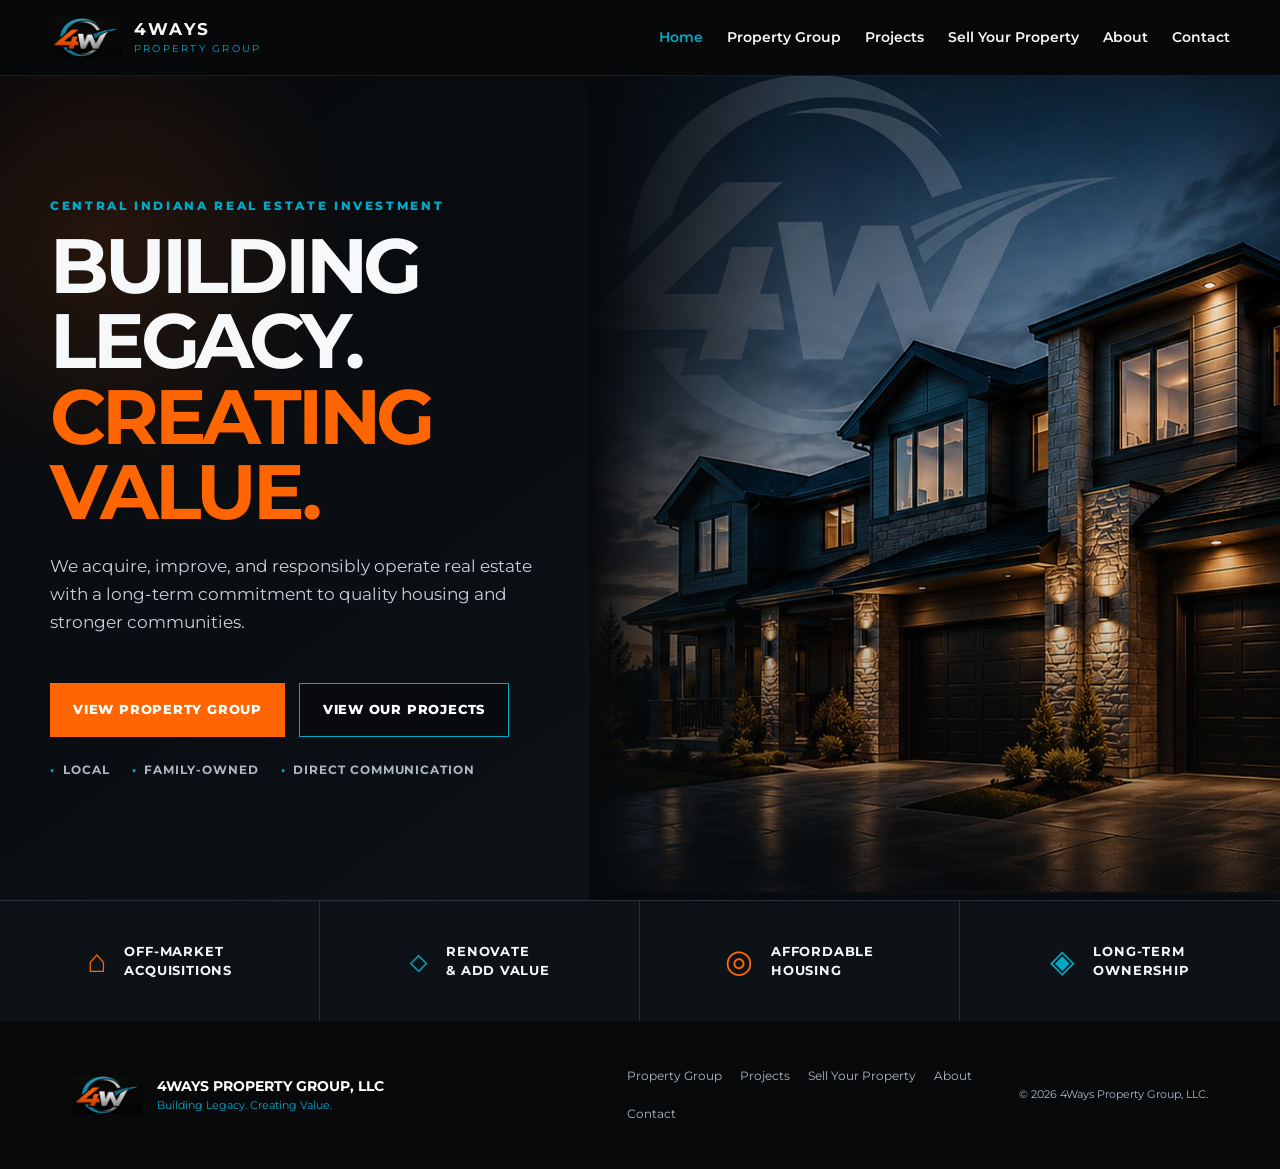
==== commit edb71998: "Add files via upload" ====
--- a/index.html
+++ b/index.html
@@ -3,9 +3,9 @@
 <head>
   <meta charset="utf-8">
   <meta name="viewport" content="width=device-width, initial-scale=1">
-  <meta name="description" content="The digital home of 4Ways Property Group and 4Ways Auto.">
+  <meta name="description" content="4Ways Property Group, LLC — Central Indiana real estate investment, property acquisitions, renovations, and quality housing.">
   <meta name="theme-color" content="#080b0e">
-  <title>4Ways | Building Legacy. Creating Value.</title>
+  <title>4Ways Property Group, LLC | Building Legacy. Creating Value.</title>
   <link rel="icon" href="4ways-logo.png">
   <link rel="preconnect" href="https://fonts.googleapis.com">
   <link rel="preconnect" href="https://fonts.gstatic.com" crossorigin>
@@ -23,7 +23,6 @@
     <a class="active" href="index.html">Home</a>
 <a href="property.html">Property Group</a>
 <a href="projects.html">Projects</a>
-<a href="auto.html">4Ways Auto</a>
 <a href="sell.html">Sell Your Property</a>
 <a href="about.html">About</a>
 <a href="contact.html">Contact</a>
@@ -62,7 +61,7 @@
     <a href="property.html"><span class="service-icon">⌂</span><strong>Off-Market<br>Acquisitions</strong></a>
     <a href="property.html"><span class="service-icon">◇</span><strong>Renovate<br>& Add Value</strong></a>
     <a href="property.html"><span class="service-icon">◎</span><strong>Affordable<br>Housing</strong></a>
-    <a href="auto.html"><span class="service-icon">▱</span><strong>4Ways Auto<br>Mobility Solutions</strong></a>
+    <a href="property.html"><span class="service-icon">◈</span><strong>Long-Term<br>Ownership</strong></a>
   </section>
 </main>
 
@@ -75,8 +74,7 @@
   <div class="footer-links">
     <a href="property.html">Property Group</a>
     <a href="projects.html">Projects</a>
-    <a href="auto.html">4Ways Auto</a>
-    <a href="sell.html">Sell Your Property</a>
+        <a href="sell.html">Sell Your Property</a>
 <a href="about.html">About</a>
 <a href="contact.html">Contact</a>
   </div>
--- a/styles.css
+++ b/styles.css
@@ -510,3 +510,5 @@
 @media (prefers-reduced-motion: reduce){
   .split-visual img{animation:none}
 }
+
+.property-only-contact{grid-template-columns:minmax(0,760px);justify-content:center;}
